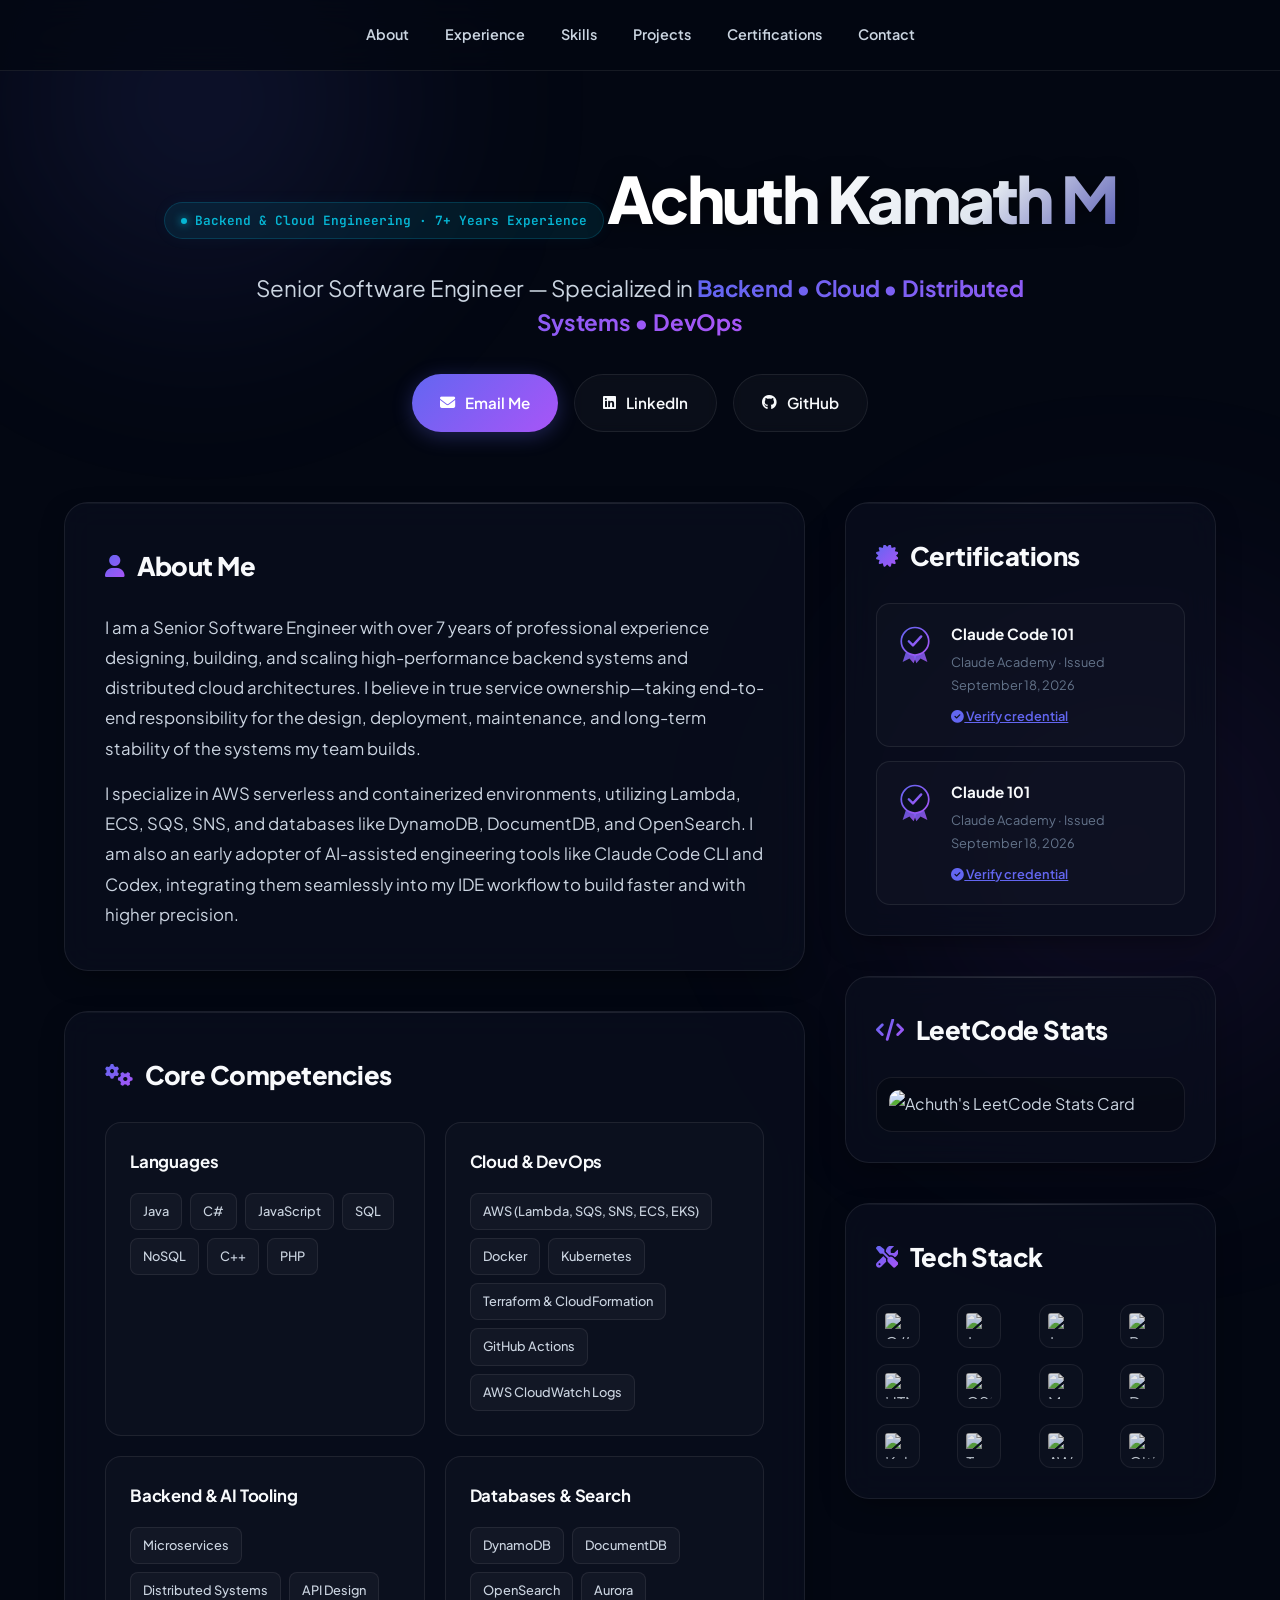
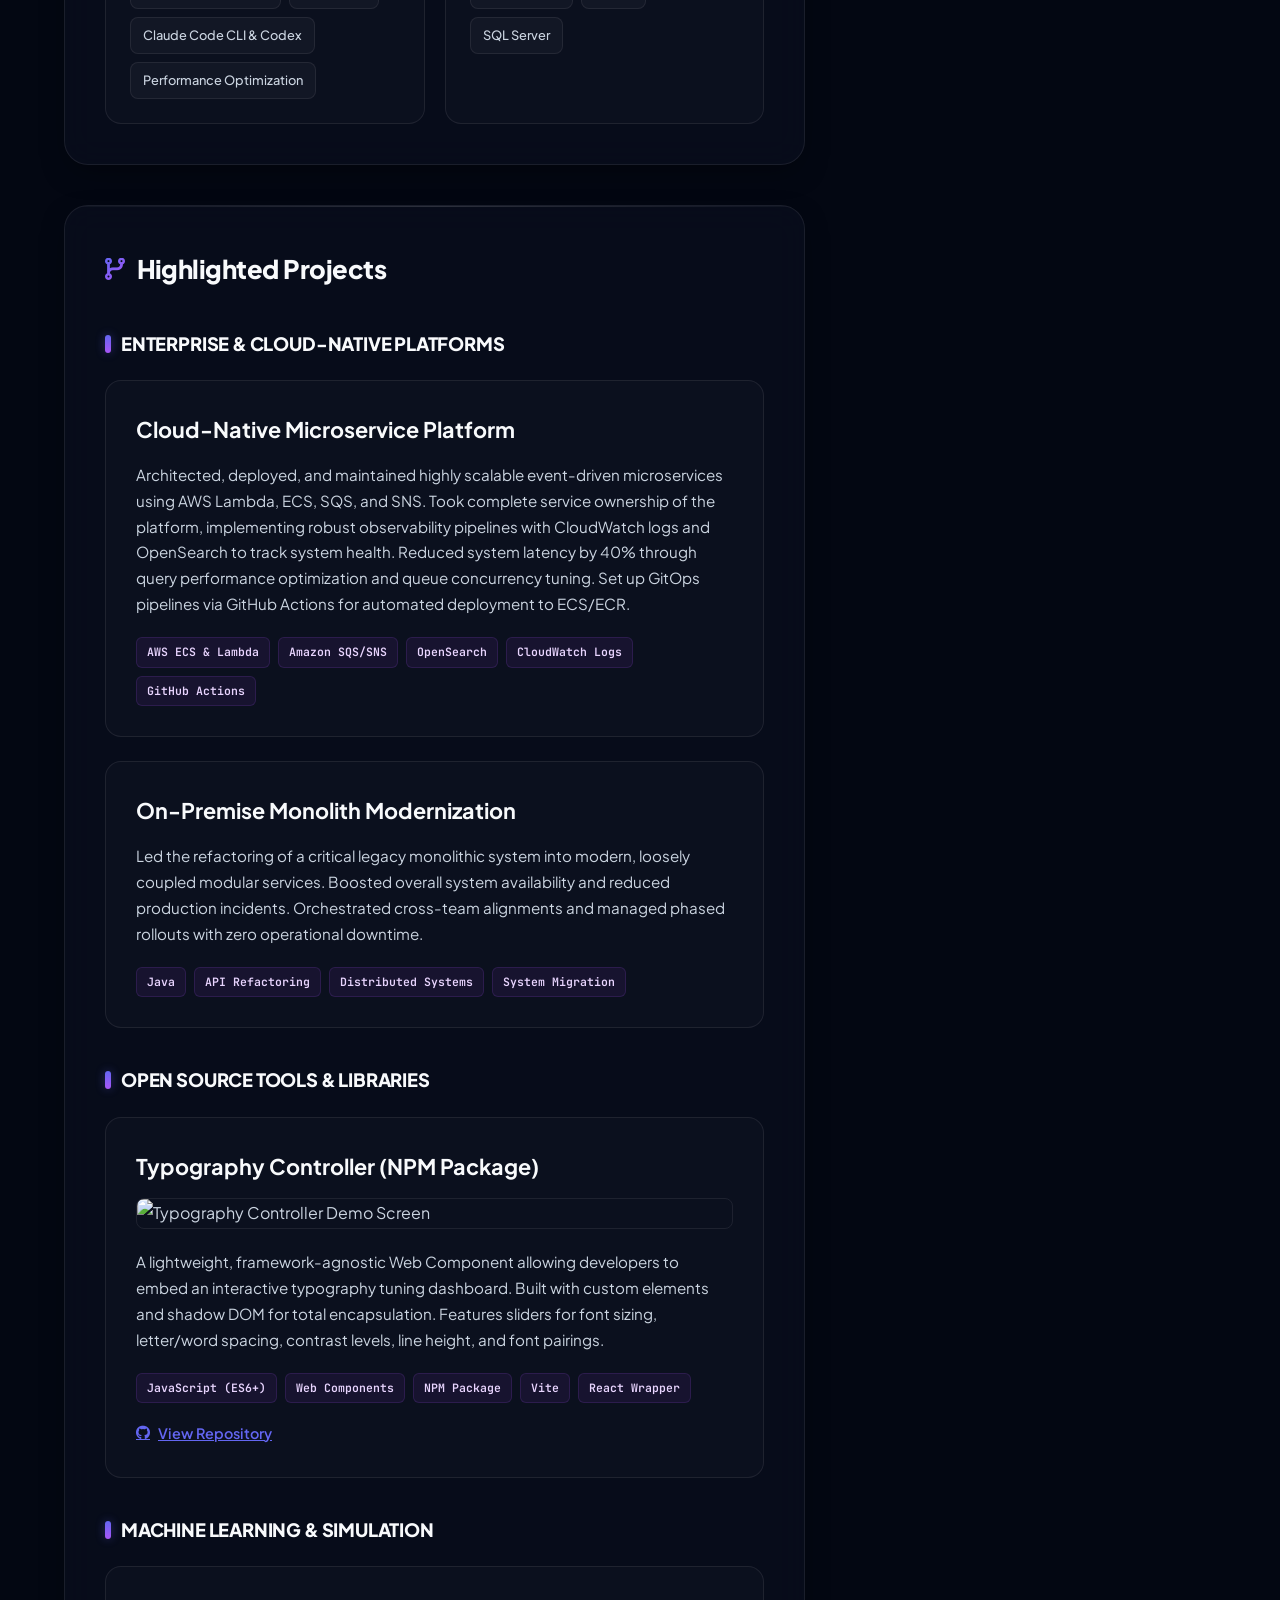
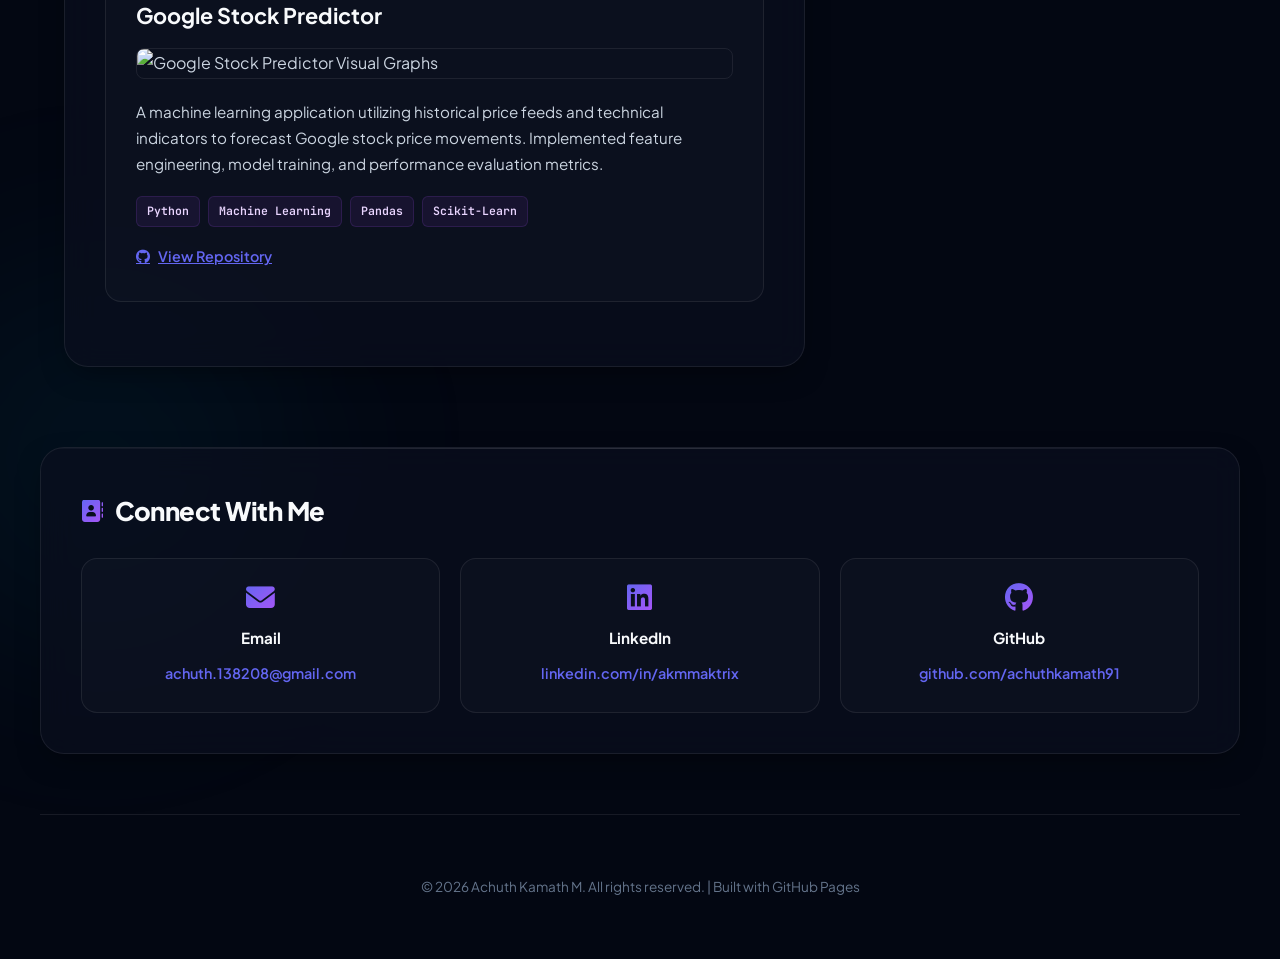
==== index.html @ cb79d5a7 "feat: add certifications to sidebar with badge graphics, ignore tool session logs Moves the Certific" ====
<!DOCTYPE html>
<html lang="en">

<head>
  <meta charset="UTF-8" />
  <meta name="viewport" content="width=device-width, initial-scale=1.0" />

  <title>Achuth Kamath M | Senior Software Engineer</title>
  <meta name="description" content="Senior Software Engineer with 7+ years building backend systems, cloud architecture, and distributed systems on AWS. View experience, projects, certifications, and tech stack." />
  <meta name="theme-color" content="#030712" />
  <link rel="canonical" href="https://achuthkamath91.github.io/Achuth-Kamath/" />

  <!-- Open Graph / Social Previews -->
  <meta property="og:type" content="website" />
  <meta property="og:title" content="Achuth Kamath M | Senior Software Engineer" />
  <meta property="og:description" content="Senior Software Engineer with 7+ years building backend systems, cloud architecture, and distributed systems on AWS." />
  <meta property="og:url" content="https://achuthkamath91.github.io/Achuth-Kamath/" />
  <meta name="twitter:card" content="summary" />
  <meta name="twitter:title" content="Achuth Kamath M | Senior Software Engineer" />
  <meta name="twitter:description" content="Senior Software Engineer with 7+ years building backend systems, cloud architecture, and distributed systems on AWS." />

  <!-- Favicon: inline "AK" monogram, no external file dependency -->
  <link rel="icon" type="image/svg+xml" href="data:image/svg+xml,%3Csvg xmlns='http://www.w3.org/2000/svg' viewBox='0 0 64 64'%3E%3Cdefs%3E%3ClinearGradient id='g' x1='0' y1='0' x2='1' y2='1'%3E%3Cstop offset='0' stop-color='%236366f1'/%3E%3Cstop offset='1' stop-color='%23a855f7'/%3E%3C/linearGradient%3E%3C/defs%3E%3Crect width='64' height='64' rx='14' fill='%23030712'/%3E%3Crect x='2' y='2' width='60' height='60' rx='12' fill='none' stroke='url(%23g)' stroke-width='2'/%3E%3Ctext x='32' y='42' font-family='Arial, sans-serif' font-weight='800' font-size='26' fill='url(%23g)' text-anchor='middle'%3EAK%3C/text%3E%3C/svg%3E" />

  <!-- Performance: preconnect to external font/icon hosts -->
  <link rel="preconnect" href="https://fonts.googleapis.com" />
  <link rel="preconnect" href="https://fonts.gstatic.com" crossorigin />
  <link rel="preconnect" href="https://cdnjs.cloudflare.com" />

  <link rel="stylesheet" href="styles/index.css" />

  <!-- Structured Data for SEO -->
  <script type="application/ld+json">
  {
    "@context": "https://schema.org",
    "@type": "Person",
    "name": "Achuth Kamath M",
    "jobTitle": "Senior Software Engineer",
    "url": "https://achuthkamath91.github.io/Achuth-Kamath/",
    "email": "mailto:achuth.138208@gmail.com",
    "sameAs": [
      "https://www.linkedin.com/in/akmmaktrix/",
      "https://github.com/achuthkamath91"
    ]
  }
  </script>

  <!-- Google tag (gtag.js) -->
  <script async src="https://www.googletagmanager.com/gtag/js?id=G-WZZRSC25TR"></script>
  <script>
    window.dataLayer = window.dataLayer || [];
    function gtag() { dataLayer.push(arguments); }
    gtag('js', new Date());
    gtag('config', 'G-WZZRSC25TR');
  </script>
</head>

<body>
  <!-- Google Tag Manager (noscript) -->
  <noscript><iframe src="https://www.googletagmanager.com/ns.html?id=GTM-5WZ3G2CK" height="0" width="0"
      style="display:none;visibility:hidden"></iframe></noscript>
  <!-- End Google Tag Manager (noscript) -->

  <!-- Modern Ambient Background Glows -->
  <div class="ambient-glow-1"></div>
  <div class="ambient-glow-2"></div>
  <div class="ambient-glow-3"></div>

  <nav id="main-nav" aria-label="Section navigation">
    <a href="#about-section">About</a>
    <a href="#experience-section">Experience</a>
    <a href="#skills-section">Skills</a>
    <a href="#projects-section">Projects</a>
    <a href="#certifications-section">Certifications</a>
    <a href="#footer-contact">Contact</a>
  </nav>

  <header id="main-header">
    <div class="header-tag">Backend &amp; Cloud Engineering · 7+ Years Experience</div>
    <h1>Achuth Kamath M</h1>
    <h2>Senior Software Engineer — Specialized in <span>Backend • Cloud • Distributed Systems • DevOps</span></h2>
    <div class="contact-links">
      <a href="mailto:achuth.138208@gmail.com" class="contact-btn primary" id="contact-email-btn">
        <i class="fa-solid fa-envelope"></i> Email Me
      </a>
      <a href="https://www.linkedin.com/in/akmmaktrix/" target="_blank" rel="noopener" class="contact-btn secondary" id="contact-linkedin-btn">
        <i class="fa-brands fa-linkedin"></i> LinkedIn
      </a>
      <a href="https://github.com/achuthkamath91" target="_blank" rel="noopener" class="contact-btn secondary" id="contact-github-btn">
        <i class="fa-brands fa-github"></i> GitHub
      </a>
    </div>
  </header>

  <main class="content-container">
    <div class="main-column">

      <section class="section" id="about-section">
        <h3><i class="fa-solid fa-user"></i> About Me</h3>
        <p>
          I am a Senior Software Engineer with over 7 years of professional experience designing, building, and scaling high-performance backend systems and distributed cloud architectures. I believe in true service ownership—taking end-to-end responsibility for the design, deployment, maintenance, and long-term stability of the systems my team builds.
        </p>
        <p style="margin-top: 15px;">
          I specialize in AWS serverless and containerized environments, utilizing Lambda, ECS, SQS, SNS, and databases like DynamoDB, DocumentDB, and OpenSearch. I am also an early adopter of AI-assisted engineering tools like Claude Code CLI and Codex, integrating them seamlessly into my IDE workflow to build faster and with higher precision.
        </p>
      </section>

      <section class="section" id="skills-section">
        <h3><i class="fa-solid fa-gears"></i> Core Competencies</h3>
        <div class="skills-grid">
          <div class="skills-category" id="skills-languages">
            <strong>Languages</strong>
            <div class="skills-list">
              <span class="skill-badge">Java</span>
              <span class="skill-badge">C#</span>
              <span class="skill-badge">JavaScript</span>
              <span class="skill-badge">SQL</span>
              <span class="skill-badge">NoSQL</span>
              <span class="skill-badge">C++</span>
              <span class="skill-badge">PHP</span>
            </div>
          </div>
          <div class="skills-category" id="skills-cloud">
            <strong>Cloud & DevOps</strong>
            <div class="skills-list">
              <span class="skill-badge">AWS (Lambda, SQS, SNS, ECS, EKS)</span>
              <span class="skill-badge">Docker</span>
              <span class="skill-badge">Kubernetes</span>
              <span class="skill-badge">Terraform & CloudFormation</span>
              <span class="skill-badge">GitHub Actions</span>
              <span class="skill-badge">AWS CloudWatch Logs</span>
            </div>
          </div>
          <div class="skills-category" id="skills-backend">
            <strong>Backend & AI Tooling</strong>
            <div class="skills-list">
              <span class="skill-badge">Microservices</span>
              <span class="skill-badge">Distributed Systems</span>
              <span class="skill-badge">API Design</span>
              <span class="skill-badge">Claude Code CLI & Codex</span>
              <span class="skill-badge">Performance Optimization</span>
            </div>
          </div>
          <div class="skills-category" id="skills-databases">
            <strong>Databases & Search</strong>
            <div class="skills-list">
              <span class="skill-badge">DynamoDB</span>
              <span class="skill-badge">DocumentDB</span>
              <span class="skill-badge">OpenSearch</span>
              <span class="skill-badge">Aurora</span>
              <span class="skill-badge">SQL Server</span>
            </div>
          </div>
        </div>
      </section>

      <section class="section" id="projects-section">
        <h3><i class="fa-solid fa-code-branch"></i> Highlighted Projects</h3>

        <div class="project-category-title">Enterprise & Cloud-Native Platforms</div>
        
        <div class="project" id="project-cloud-microservices">
          <h4>Cloud-Native Microservice Platform</h4>
          <p>
            Architected, deployed, and maintained highly scalable event-driven microservices using AWS Lambda, ECS, SQS, and SNS. Took complete service ownership of the platform, implementing robust observability pipelines with CloudWatch logs and OpenSearch to track system health. Reduced system latency by 40% through query performance optimization and queue concurrency tuning. Set up GitOps pipelines via GitHub Actions for automated deployment to ECS/ECR.
          </p>
          <div class="project-tags">
            <span class="project-tag">AWS ECS & Lambda</span>
            <span class="project-tag">Amazon SQS/SNS</span>
            <span class="project-tag">OpenSearch</span>
            <span class="project-tag">CloudWatch Logs</span>
            <span class="project-tag">GitHub Actions</span>
          </div>
        </div>

        <div class="project" id="project-legacy-modernization">
          <h4>On-Premise Monolith Modernization</h4>
          <p>
            Led the refactoring of a critical legacy monolithic system into modern, loosely coupled modular services. Boosted overall system availability and reduced production incidents. Orchestrated cross-team alignments and managed phased rollouts with zero operational downtime.
          </p>
          <div class="project-tags">
            <span class="project-tag">Java</span>
            <span class="project-tag">API Refactoring</span>
            <span class="project-tag">Distributed Systems</span>
            <span class="project-tag">System Migration</span>
          </div>
        </div>

        <div class="project-category-title">Open Source Tools & Libraries</div>

        <div class="project" id="project-typography-controller">
          <h4>Typography Controller (NPM Package)</h4>
          <img src="https://raw.githubusercontent.com/achuthkamath91/Typography-Controller/main/image.png"
            alt="Typography Controller Demo Screen"
            style="width:100%; max-width:600px; border-radius:8px; display:block; margin:10px auto 20px;" />
          <p>
            A lightweight, framework-agnostic Web Component allowing developers to embed an interactive typography tuning dashboard. Built with custom elements and shadow DOM for total encapsulation. Features sliders for font sizing, letter/word spacing, contrast levels, line height, and font pairings.
          </p>
          <div class="project-tags">
            <span class="project-tag">JavaScript (ES6+)</span>
            <span class="project-tag">Web Components</span>
            <span class="project-tag">NPM Package</span>
            <span class="project-tag">Vite</span>
            <span class="project-tag">React Wrapper</span>
          </div>
          <div style="margin-top: 15px;">
            <a class="Link" href="https://github.com/achuthkamath91/Typography-Controller" target="_blank" rel="noopener" id="link-typography-github">
              <i class="fa-brands fa-github"></i> View Repository
            </a>
          </div>
        </div>

        <div class="project-category-title">Machine Learning & Simulation</div>

        <div class="project" id="project-stock-predictor">
          <h4>Google Stock Predictor</h4>
          <img src="https://raw.githubusercontent.com/achuthkamath91/Stock-Predictor/main/image.png"
            alt="Google Stock Predictor Visual Graphs"
            style="width:100%; max-width:600px; border-radius:8px; display:block; margin:10px auto 20px;" />
          <p>
            A machine learning application utilizing historical price feeds and technical indicators to forecast Google stock price movements. Implemented feature engineering, model training, and performance evaluation metrics.
          </p>
          <div class="project-tags">
            <span class="project-tag">Python</span>
            <span class="project-tag">Machine Learning</span>
            <span class="project-tag">Pandas</span>
            <span class="project-tag">Scikit-Learn</span>
          </div>
          <div style="margin-top: 15px;">
            <a class="Link" href="https://github.com/achuthkamath91/Stock-Predictor" target="_blank" rel="noopener" id="link-stock-github">
              <i class="fa-brands fa-github"></i> View Repository
            </a>
          </div>
        </div>

      </section>

    </div> <!-- end main-column -->
    <aside class="sidebar">

      <section class="section" id="certifications-section">
        <h3><i class="fa-solid fa-certificate"></i> Certifications</h3>
        <div class="certifications-grid">
          <div class="certification-card" id="cert-claude-code-101">
            <svg class="cert-badge" viewBox="0 0 64 64" role="img" aria-label="Certification badge">
              <defs>
                <linearGradient id="certGrad1" x1="0" y1="0" x2="1" y2="1">
                  <stop offset="0" stop-color="#6366f1" />
                  <stop offset="1" stop-color="#a855f7" />
                </linearGradient>
              </defs>
              <path d="M20 40 L14 58 L24 53 L30 60 L36 44 Z" fill="url(#certGrad1)" opacity="0.85" />
              <path d="M44 40 L50 58 L40 53 L34 60 L28 44 Z" fill="url(#certGrad1)" opacity="0.85" />
              <circle cx="32" cy="28" r="20" fill="#0a0f1e" stroke="url(#certGrad1)" stroke-width="2.5" />
              <path d="M23 28 L29 34 L41 21" fill="none" stroke="url(#certGrad1)" stroke-width="3.5" stroke-linecap="round" stroke-linejoin="round" />
            </svg>
            <div>
              <span class="certification-name">Claude Code 101</span>
              <span class="certification-meta">Claude Academy · Issued September 18, 2026</span>
              <a class="Link" href="https://academy.claude.com/verify/8477a55dee200e3054e618da8c429aae" target="_blank" rel="noopener">
                <i class="fa-solid fa-check-circle"></i> Verify credential
              </a>
            </div>
          </div>
          <div class="certification-card" id="cert-claude-101">
            <svg class="cert-badge" viewBox="0 0 64 64" role="img" aria-label="Certification badge">
              <defs>
                <linearGradient id="certGrad2" x1="0" y1="0" x2="1" y2="1">
                  <stop offset="0" stop-color="#6366f1" />
                  <stop offset="1" stop-color="#a855f7" />
                </linearGradient>
              </defs>
              <path d="M20 40 L14 58 L24 53 L30 60 L36 44 Z" fill="url(#certGrad2)" opacity="0.85" />
              <path d="M44 40 L50 58 L40 53 L34 60 L28 44 Z" fill="url(#certGrad2)" opacity="0.85" />
              <circle cx="32" cy="28" r="20" fill="#0a0f1e" stroke="url(#certGrad2)" stroke-width="2.5" />
              <path d="M23 28 L29 34 L41 21" fill="none" stroke="url(#certGrad2)" stroke-width="3.5" stroke-linecap="round" stroke-linejoin="round" />
            </svg>
            <div>
              <span class="certification-name">Claude 101</span>
              <span class="certification-meta">Claude Academy · Issued September 18, 2026</span>
              <a class="Link" href="https://academy.claude.com/verify/9abe8d65ea32243f3fbd208ddb22b0a8" target="_blank" rel="noopener">
                <i class="fa-solid fa-check-circle"></i> Verify credential
              </a>
            </div>
          </div>
        </div>
      </section>

      <section class="section" id="leetcode-widget">
        <h3><i class="fa-solid fa-code"></i> LeetCode Stats</h3>
        <div class="leetcode-loader-container">
          <div class="loader"></div>
          <img src="https://leetcard.jacoblin.cool/achuthKamath91?theme=dark&font=Roboto&ext=heatmap" alt="Achuth's LeetCode Stats Card"
            onload="document.querySelector('.loader').style.display='none'" />
        </div>
      </section>

      <section class="section" id="tech-stack-widget">
        <h3><i class="fa-solid fa-screwdriver-wrench"></i> Tech Stack</h3>
        <div class="tech-grid">
          <img src="https://cdn.jsdelivr.net/gh/devicons/devicon/icons/csharp/csharp-original.svg" alt="C# Logo" title="C#" />
          <img src="https://cdn.jsdelivr.net/gh/devicons/devicon/icons/java/java-original.svg" alt="Java Logo" title="Java" />
          <img src="https://cdn.jsdelivr.net/gh/devicons/devicon/icons/javascript/javascript-original.svg" alt="JavaScript Logo" title="JavaScript" />
          <img src="https://cdn.jsdelivr.net/gh/devicons/devicon/icons/react/react-original.svg" alt="React Logo" title="React" />
          <img src="https://cdn.jsdelivr.net/gh/devicons/devicon/icons/html5/html5-original.svg" alt="HTML5 Logo" title="HTML5" />
          <img src="https://cdn.jsdelivr.net/gh/devicons/devicon/icons/css3/css3-original.svg" alt="CSS3 Logo" title="CSS3" />
          <img src="https://cdn.jsdelivr.net/gh/devicons/devicon/icons/mongodb/mongodb-original.svg" alt="MongoDB Logo" title="MongoDB" />
          <img src="https://cdn.jsdelivr.net/gh/devicons/devicon/icons/docker/docker-original.svg" alt="Docker Logo" title="Docker" />
          <img src="https://cdn.jsdelivr.net/gh/devicons/devicon/icons/kubernetes/kubernetes-plain.svg" alt="Kubernetes Logo" title="Kubernetes" />
          <img src="https://cdn.jsdelivr.net/gh/devicons/devicon/icons/terraform/terraform-original.svg" alt="Terraform Logo" title="Terraform" />
          <img src="https://cdn.jsdelivr.net/gh/devicons/devicon/icons/amazonwebservices/amazonwebservices-original-wordmark.svg" alt="AWS Logo" title="AWS" />
          <img src="https://cdn.jsdelivr.net/gh/devicons/devicon/icons/github/github-original.svg" alt="GitHub Logo" title="GitHub" />
        </div>
      </section>
      
    </aside>
  </main>

  <section class="section" style="max-width: 1200px; margin: 0 auto;" id="footer-contact">
    <h3><i class="fa-solid fa-address-book"></i> Connect With Me</h3>
    <div class="contact-section-footer">
      <div class="contact-info-grid">
        <div class="contact-card-sub" id="footer-email-card">
          <i class="fa-solid fa-envelope"></i>
          <strong>Email</strong>
          <a class="Link" href="mailto:achuth.138208@gmail.com">achuth.138208@gmail.com</a>
        </div>
        <div class="contact-card-sub" id="footer-linkedin-card">
          <i class="fa-brands fa-linkedin"></i>
          <strong>LinkedIn</strong>
          <a class="Link" href="https://www.linkedin.com/in/akmmaktrix/" target="_blank" rel="noopener">linkedin.com/in/akmmaktrix</a>
        </div>
        <div class="contact-card-sub" id="footer-github-card">
          <i class="fa-brands fa-github"></i>
          <strong>GitHub</strong>
          <a class="Link" href="https://github.com/achuthkamath91" target="_blank" rel="noopener">github.com/achuthkamath91</a>
        </div>
      </div>
    </div>
  </section>

  <footer>
    <p>&copy; 2026 Achuth Kamath M. All rights reserved. | Built with GitHub Pages</p>
  </footer>

</body>

</html>
---- styles/index.css ----
@import url('https://fonts.googleapis.com/css2?family=Cabinet+Grotesk:wght@800&family=Plus+Jakarta+Sans:wght@300;400;500;600;700;800&family=JetBrains+Mono:wght@400;500;600&display=swap');
@import url('https://cdnjs.cloudflare.com/ajax/libs/font-awesome/6.4.0/css/all.min.css');

:root {
    --bg-base: #030712;
    --bg-glass: rgba(10, 15, 30, 0.7);
    --bg-glass-hover: rgba(17, 24, 39, 0.85);
    --bg-card-inner: rgba(255, 255, 255, 0.02);
    
    --border-color: rgba(255, 255, 255, 0.08);
    --border-hover: rgba(99, 102, 241, 0.4);
    
    --color-primary: #6366f1; /* Indigo */
    --color-secondary: #a855f7; /* Purple */
    --color-accent: #06b6d4; /* Cyan */
    --color-emerald: #10b981; /* Success/Status */
    
    --text-primary: #f8fafc;
    --text-secondary: #cbd5e1;
    --text-muted: #64748b;
    
    --font-heading: 'Cabinet Grotesk', 'Plus Jakarta Sans', system-ui, sans-serif;
    --font-body: 'Plus Jakarta Sans', system-ui, sans-serif;
    --font-mono: 'JetBrains Mono', monospace;
    
    --transition-fast: 0.2s cubic-bezier(0.16, 1, 0.3, 1);
    --transition-normal: 0.4s cubic-bezier(0.16, 1, 0.3, 1);
    --transition-slow: 0.8s cubic-bezier(0.16, 1, 0.3, 1);
    
    --glow-primary: 0 0 30px rgba(99, 102, 241, 0.2);
    --glow-secondary: 0 0 30px rgba(168, 85, 247, 0.2);
}

/* Custom Scrollbar */
::-webkit-scrollbar {
    width: 10px;
}
::-webkit-scrollbar-track {
    background: var(--bg-base);
}
::-webkit-scrollbar-thumb {
    background: #1e293b;
    border-radius: 5px;
    border: 2px solid var(--bg-base);
}
::-webkit-scrollbar-thumb:hover {
    background: #334155;
}

* {
    box-sizing: border-box;
    margin: 0;
    padding: 0;
}

html {
    scroll-behavior: smooth;
}

body {
    background-color: var(--bg-base);
    color: var(--text-secondary);
    font-family: var(--font-body);
    line-height: 1.8;
    -webkit-font-smoothing: antialiased;
    overflow-x: hidden;
    position: relative;
}

/* Background Ambient Lighting (Glow Spheres) */
.ambient-glow-1 {
    position: absolute;
    top: -200px;
    left: -100px;
    width: 600px;
    height: 600px;
    background: radial-gradient(circle, rgba(99, 102, 241, 0.15) 0%, rgba(99, 102, 241, 0) 70%);
    filter: blur(80px);
    z-index: -1;
    pointer-events: none;
    animation: drift 15s ease-in-out infinite alternate;
}

.ambient-glow-2 {
    position: absolute;
    top: 500px;
    right: -200px;
    width: 700px;
    height: 700px;
    background: radial-gradient(circle, rgba(168, 85, 247, 0.1) 0%, rgba(168, 85, 247, 0) 75%);
    filter: blur(100px);
    z-index: -1;
    pointer-events: none;
    animation: drift 20s ease-in-out infinite alternate-reverse;
}

.ambient-glow-3 {
    position: absolute;
    bottom: 200px;
    left: -200px;
    width: 600px;
    height: 600px;
    background: radial-gradient(circle, rgba(6, 182, 212, 0.08) 0%, rgba(6, 182, 212, 0) 70%);
    filter: blur(80px);
    z-index: -1;
    pointer-events: none;
}

@keyframes drift {
    0% { transform: translate(0, 0) scale(1); }
    100% { transform: translate(50px, 30px) scale(1.1); }
}

/* Sticky Section Navigation */
#main-nav {
    position: sticky;
    top: 0;
    z-index: 50;
    display: flex;
    justify-content: center;
    flex-wrap: wrap;
    gap: 4px;
    padding: 14px 24px;
    background: rgba(3, 7, 18, 0.75);
    backdrop-filter: blur(16px);
    -webkit-backdrop-filter: blur(16px);
    border-bottom: 1px solid var(--border-color);
}

#main-nav a {
    color: var(--text-secondary);
    text-decoration: none;
    font-size: 0.9rem;
    font-weight: 600;
    padding: 8px 16px;
    border-radius: 100px;
    transition: all var(--transition-fast);
}

#main-nav a:hover,
#main-nav a:focus-visible {
    color: var(--text-primary);
    background: rgba(255, 255, 255, 0.06);
}

/* Anchor targets: offset scroll so the sticky nav never covers a heading */
section[id] {
    scroll-margin-top: 88px;
}

/* Header & Hero Section */
header {
    padding: 70px 24px 70px;
    text-align: center;
    position: relative;
    max-width: 1200px;
    margin: 0 auto;
}

/* Developer Console-like Tag above Title */
.header-tag {
    font-family: var(--font-mono);
    font-size: 0.8rem;
    font-weight: 600;
    color: var(--color-accent);
    background: rgba(6, 182, 212, 0.1);
    border: 1px solid rgba(6, 182, 212, 0.2);
    padding: 6px 16px;
    border-radius: 100px;
    display: inline-flex;
    align-items: center;
    gap: 8px;
    margin-bottom: 24px;
    box-shadow: 0 0 15px rgba(6, 182, 212, 0.05);
}

.header-tag::before {
    content: '';
    display: inline-block;
    width: 6px;
    height: 6px;
    background-color: var(--color-accent);
    border-radius: 50%;
    box-shadow: 0 0 8px var(--color-accent);
}

header h1 {
    font-family: var(--font-heading);
    font-size: 4rem;
    font-weight: 800;
    letter-spacing: -0.04em;
    margin-bottom: 16px;
    background: linear-gradient(135deg, #ffffff 30%, #e2e8f0 70%, rgba(99, 102, 241, 0.7) 100%);
    -webkit-background-clip: text;
    -webkit-text-fill-color: transparent;
    display: inline-block;
    filter: drop-shadow(0 2px 10px rgba(0, 0, 0, 0.5));
}

header h2 {
    font-family: var(--font-body);
    font-size: 1.4rem;
    color: var(--text-secondary);
    font-weight: 400;
    letter-spacing: -0.01em;
    margin-bottom: 35px;
    max-width: 800px;
    margin-left: auto;
    margin-right: auto;
    line-height: 1.5;
}

header h2 span {
    background: linear-gradient(90deg, var(--color-primary), var(--color-secondary));
    -webkit-background-clip: text;
    -webkit-text-fill-color: transparent;
    font-weight: 700;
}

/* Contact Links Toolbar */
.contact-links {
    display: flex;
    justify-content: center;
    flex-wrap: wrap;
    gap: 16px;
}

.contact-btn {
    display: inline-flex;
    align-items: center;
    gap: 10px;
    padding: 14px 28px;
    border-radius: 50px;
    font-weight: 600;
    font-size: 0.95rem;
    transition: all var(--transition-normal);
    text-decoration: none;
    position: relative;
    overflow: hidden;
    backdrop-filter: blur(4px);
}

.contact-btn.primary {
    background: linear-gradient(135deg, var(--color-primary) 0%, var(--color-secondary) 100%);
    color: white;
    box-shadow: 0 4px 20px rgba(99, 102, 241, 0.3);
}

.contact-btn.primary:hover {
    transform: translateY(-3px);
    box-shadow: 0 8px 30px rgba(99, 102, 241, 0.5);
    filter: brightness(1.1);
}

.contact-btn.secondary {
    background: rgba(255, 255, 255, 0.03);
    color: var(--text-primary);
    border: 1px solid var(--border-color);
}

.contact-btn.secondary:hover {
    background: rgba(255, 255, 255, 0.08);
    border-color: rgba(255, 255, 255, 0.2);
    transform: translateY(-3px);
    box-shadow: 0 10px 20px rgba(0, 0, 0, 0.3);
}

/* Two-column Container */
.content-container {
    max-width: 1200px;
    margin: 0 auto;
    padding: 0 24px 80px;
    display: grid;
    grid-template-columns: 8fr 4fr;
    gap: 40px;
}

.main-column {
    display: flex;
    flex-direction: column;
    gap: 40px;
}

.sidebar {
    display: flex;
    flex-direction: column;
    gap: 40px;
}

/* Sleek Glassmorphic Panels */
.section {
    background: var(--bg-glass);
    backdrop-filter: blur(16px);
    -webkit-backdrop-filter: blur(16px);
    border: 1px solid var(--border-color);
    border-radius: 24px;
    padding: 40px;
    box-shadow: 0 10px 30px -10px rgba(0, 0, 0, 0.5);
    transition: all var(--transition-normal);
    position: relative;
    overflow: hidden;
}

.section::before {
    content: '';
    position: absolute;
    top: 0;
    left: 0;
    right: 0;
    height: 1px;
    background: linear-gradient(90deg, rgba(255,255,255,0.03) 0%, rgba(255,255,255,0.15) 50%, rgba(255,255,255,0.03) 100%);
}

.section:hover {
    border-color: rgba(99, 102, 241, 0.25);
    box-shadow: 0 20px 40px -15px rgba(0, 0, 0, 0.6), var(--glow-primary);
}

.section h3 {
    font-family: var(--font-heading);
    font-size: 1.6rem;
    font-weight: 800;
    color: var(--text-primary);
    margin-bottom: 24px;
    display: flex;
    align-items: center;
    gap: 12px;
    letter-spacing: -0.02em;
}

.section h3 i {
    background: linear-gradient(135deg, var(--color-primary), var(--color-secondary));
    -webkit-background-clip: text;
    -webkit-text-fill-color: transparent;
    font-size: 1.4rem;
}

/* About Me Paragraph Style */
#about-section p {
    font-size: 1.05rem;
    color: var(--text-secondary);
    line-height: 1.8;
}

#about-section p + p {
    margin-top: 16px;
}

/* Skills Cards & Layout */
.skills-grid {
    display: grid;
    grid-template-columns: 1fr 1fr;
    gap: 20px;
}

.skills-category {
    background: var(--bg-card-inner);
    border: 1px solid var(--border-color);
    padding: 24px;
    border-radius: 16px;
    transition: all var(--transition-normal);
}

.skills-category:hover {
    border-color: var(--border-hover);
    background: rgba(255, 255, 255, 0.04);
    transform: translateY(-2px);
}

.skills-category strong {
    display: block;
    color: var(--text-primary);
    margin-bottom: 16px;
    font-family: var(--font-heading);
    font-size: 1.05rem;
    font-weight: 700;
    letter-spacing: -0.01em;
}

.skills-list {
    display: flex;
    flex-wrap: wrap;
    gap: 8px;
}

.skill-badge {
    font-size: 0.8rem;
    font-weight: 500;
    padding: 6px 12px;
    border-radius: 8px;
    background: rgba(255, 255, 255, 0.03);
    color: var(--text-secondary);
    border: 1px solid var(--border-color);
    transition: all var(--transition-fast);
}

.skill-badge:hover {
    background: linear-gradient(135deg, rgba(99, 102, 241, 0.15) 0%, rgba(168, 85, 247, 0.15) 100%);
    color: var(--text-primary);
    border-color: rgba(99, 102, 241, 0.4);
    transform: scale(1.05);
}

/* Experience Timeline */
.timeline {
    display: flex;
    flex-direction: column;
    gap: 4px;
}

.timeline-item {
    position: relative;
    padding: 0 0 32px 28px;
    border-left: 2px solid var(--border-color);
}

.timeline-item:last-child {
    padding-bottom: 0;
}

.timeline-item::before {
    content: '';
    position: absolute;
    left: -7px;
    top: 4px;
    width: 12px;
    height: 12px;
    border-radius: 50%;
    background: var(--bg-base);
    border: 2px solid var(--color-primary);
    box-shadow: 0 0 10px rgba(99, 102, 241, 0.5);
}

.timeline-header {
    display: flex;
    flex-wrap: wrap;
    align-items: baseline;
    justify-content: space-between;
    gap: 8px;
    margin-bottom: 6px;
}

.timeline-role {
    font-family: var(--font-heading);
    font-size: 1.15rem;
    font-weight: 700;
    color: var(--text-primary);
}

.timeline-company {
    color: var(--color-accent);
    font-weight: 600;
}

.timeline-dates {
    font-family: var(--font-mono);
    font-size: 0.8rem;
    color: var(--text-muted);
    white-space: nowrap;
}

.timeline-item ul {
    margin: 10px 0 0;
    padding-left: 20px;
    color: var(--text-secondary);
    font-size: 0.95rem;
    line-height: 1.7;
}

.timeline-item ul li + li {
    margin-top: 6px;
}

/* Certifications Grid (sidebar) */
.certifications-grid {
    display: grid;
    grid-template-columns: 1fr;
    gap: 14px;
}

.certification-card {
    display: flex;
    align-items: flex-start;
    gap: 14px;
    background: var(--bg-card-inner);
    border: 1px solid var(--border-color);
    border-radius: 14px;
    padding: 16px;
    transition: all var(--transition-normal);
}

.certification-card:hover {
    border-color: var(--border-hover);
    background: rgba(255, 255, 255, 0.04);
    transform: translateY(-2px);
}

.certification-card .cert-badge {
    width: 44px;
    height: 44px;
    flex-shrink: 0;
    margin-top: 2px;
}

.certification-name {
    display: block;
    color: var(--text-primary);
    font-weight: 700;
    font-size: 0.95rem;
    margin-bottom: 4px;
}

.certification-meta {
    display: block;
    color: var(--text-muted);
    font-size: 0.8rem;
}

.certification-card a.Link {
    display: inline-block;
    margin-top: 8px;
    font-size: 0.8rem;
}

/* Project Categories and Grid */
.project-category-title {
    font-family: var(--font-heading);
    font-size: 1.15rem;
    font-weight: 800;
    color: var(--text-primary);
    margin: 35px 0 20px;
    letter-spacing: -0.01em;
    text-transform: uppercase;
    display: flex;
    align-items: center;
    gap: 10px;
}

.project-category-title::before {
    content: '';
    display: inline-block;
    width: 6px;
    height: 18px;
    background: linear-gradient(to bottom, var(--color-primary), var(--color-secondary));
    border-radius: 4px;
    box-shadow: 0 0 10px rgba(99, 102, 241, 0.4);
}

/* Custom Project Cards */
.project {
    background: var(--bg-card-inner);
    border: 1px solid var(--border-color);
    border-radius: 16px;
    padding: 30px;
    margin-bottom: 24px;
    transition: all var(--transition-normal);
    position: relative;
}

.project::after {
    content: '';
    position: absolute;
    top: 0;
    left: 0;
    right: 0;
    bottom: 0;
    border-radius: 16px;
    background: radial-gradient(800px circle at var(--x, 0px) var(--y, 0px), rgba(255,255,255,0.04), transparent 40%);
    pointer-events: none;
    opacity: 0;
    transition: opacity var(--transition-normal);
}

.project:hover {
    border-color: rgba(168, 85, 247, 0.3);
    box-shadow: 0 15px 30px -10px rgba(0, 0, 0, 0.4);
    background: rgba(255, 255, 255, 0.03);
}

.project:hover::after {
    opacity: 1;
}

.project h4 {
    font-family: var(--font-heading);
    font-size: 1.35rem;
    font-weight: 700;
    color: var(--text-primary);
    margin-bottom: 12px;
    display: flex;
    align-items: center;
    justify-content: space-between;
}

.project p {
    font-size: 0.95rem;
    color: var(--text-secondary);
    line-height: 1.7;
    margin-bottom: 20px;
}

.project img {
    width: 100%;
    height: auto;
    border-radius: 10px;
    border: 1px solid var(--border-color);
    transition: transform var(--transition-normal), border-color var(--transition-normal);
}

.project img:hover {
    transform: translateY(-2px);
    border-color: var(--border-hover);
}

.project-tags {
    display: flex;
    flex-wrap: wrap;
    gap: 8px;
    margin-top: 16px;
}

.project-tag {
    font-family: var(--font-mono);
    font-size: 0.72rem;
    font-weight: 600;
    padding: 4px 10px;
    border-radius: 6px;
    background: rgba(168, 85, 247, 0.08);
    color: #e9d5ff;
    border: 1px solid rgba(168, 85, 247, 0.15);
    transition: all var(--transition-fast);
}

.project:hover .project-tag {
    background: rgba(99, 102, 241, 0.1);
    color: #c7d2fe;
    border-color: rgba(99, 102, 241, 0.2);
}

/* Sidebar Styling & Widgets */
.sidebar .section {
    padding: 30px;
}

/* Sleek Tech Stack Grid */
.tech-grid {
    display: grid;
    grid-template-columns: repeat(4, 1fr);
    gap: 16px;
    margin-top: 15px;
}

.tech-grid img {
    width: 44px;
    height: 44px;
    padding: 8px;
    background: rgba(255, 255, 255, 0.02);
    border: 1px solid var(--border-color);
    border-radius: 12px;
    transition: all var(--transition-fast);
    filter: grayscale(10%) brightness(0.9);
}

.tech-grid img:hover {
    transform: scale(1.15) translateY(-3px);
    filter: none;
    background: rgba(255, 255, 255, 0.06);
    border-color: rgba(99, 102, 241, 0.3);
    box-shadow: 0 8px 15px rgba(99, 102, 241, 0.15);
}

/* Leetcode statistics styling */
.leetcode-loader-container {
    margin-top: 10px;
    border-radius: 16px;
    border: 1px solid var(--border-color);
    padding: 12px;
    background: rgba(0, 0, 0, 0.2);
}

.leetcode-loader-container img {
    border-radius: 10px;
    width: 100%;
}

/* Footer & Connect */
#footer-contact {
    margin: 40px auto 0;
    max-width: 1200px;
    padding: 40px;
}

.contact-info-grid {
    display: grid;
    grid-template-columns: repeat(3, 1fr);
    gap: 20px;
    width: 100%;
}

.contact-card-sub {
    background: var(--bg-card-inner);
    border: 1px solid var(--border-color);
    border-radius: 16px;
    padding: 24px 16px;
    text-align: center;
    transition: all var(--transition-normal);
}

.contact-card-sub:hover {
    transform: translateY(-4px);
    border-color: rgba(99, 102, 241, 0.4);
    box-shadow: var(--glow-primary);
    background: rgba(255, 255, 255, 0.04);
}

.contact-card-sub i {
    font-size: 1.8rem;
    background: linear-gradient(135deg, var(--color-primary), var(--color-secondary));
    -webkit-background-clip: text;
    -webkit-text-fill-color: transparent;
    margin-bottom: 12px;
}

.contact-card-sub strong {
    display: block;
    color: var(--text-primary);
    font-size: 0.95rem;
    margin-bottom: 8px;
}

.contact-card-sub a {
    color: var(--text-secondary);
    text-decoration: none;
    font-size: 0.85rem;
    font-weight: 500;
    transition: color var(--transition-fast);
}

.contact-card-sub:hover a {
    color: var(--color-primary);
}

footer {
    text-align: center;
    padding: 60px 24px;
    color: var(--text-muted);
    border-top: 1px solid var(--border-color);
    max-width: 1200px;
    margin: 60px auto 0;
    font-size: 0.85rem;
}

/* General Link buttons in projects */
a.Link {
    display: inline-flex;
    align-items: center;
    gap: 8px;
    color: var(--color-primary);
    font-weight: 600;
    font-size: 0.9rem;
    transition: all var(--transition-fast);
}

a.Link:hover {
    color: var(--color-secondary);
    text-shadow: 0 0 10px rgba(168, 85, 247, 0.3);
    text-decoration: none;
}

/* Media Queries */
@media (max-width: 1024px) {
    .content-container {
        grid-template-columns: 1fr;
        gap: 30px;
    }
    
    header h1 {
        font-size: 3.2rem;
    }
}

@media (max-width: 768px) {
    header h1 {
        font-size: 2.8rem;
    }

    .skills-grid {
        grid-template-columns: 1fr;
    }

    .contact-info-grid {
        grid-template-columns: 1fr;
    }

    .section {
        padding: 30px 24px;
    }

    #main-nav {
        justify-content: flex-start;
        overflow-x: auto;
        -webkit-overflow-scrolling: touch;
        flex-wrap: nowrap;
        padding: 12px 16px;
    }

    #main-nav a {
        flex: 0 0 auto;
    }

    .timeline-header {
        flex-direction: column;
        gap: 2px;
    }
}

@media (max-width: 480px) {
    header h1 {
        font-size: 2.2rem;
    }
    
    header h2 {
        font-size: 1.1rem;
    }
    
    .contact-btn {
        width: 100%;
        justify-content: center;
    }
    
    .tech-grid {
        grid-template-columns: repeat(3, 1fr);
    }
}
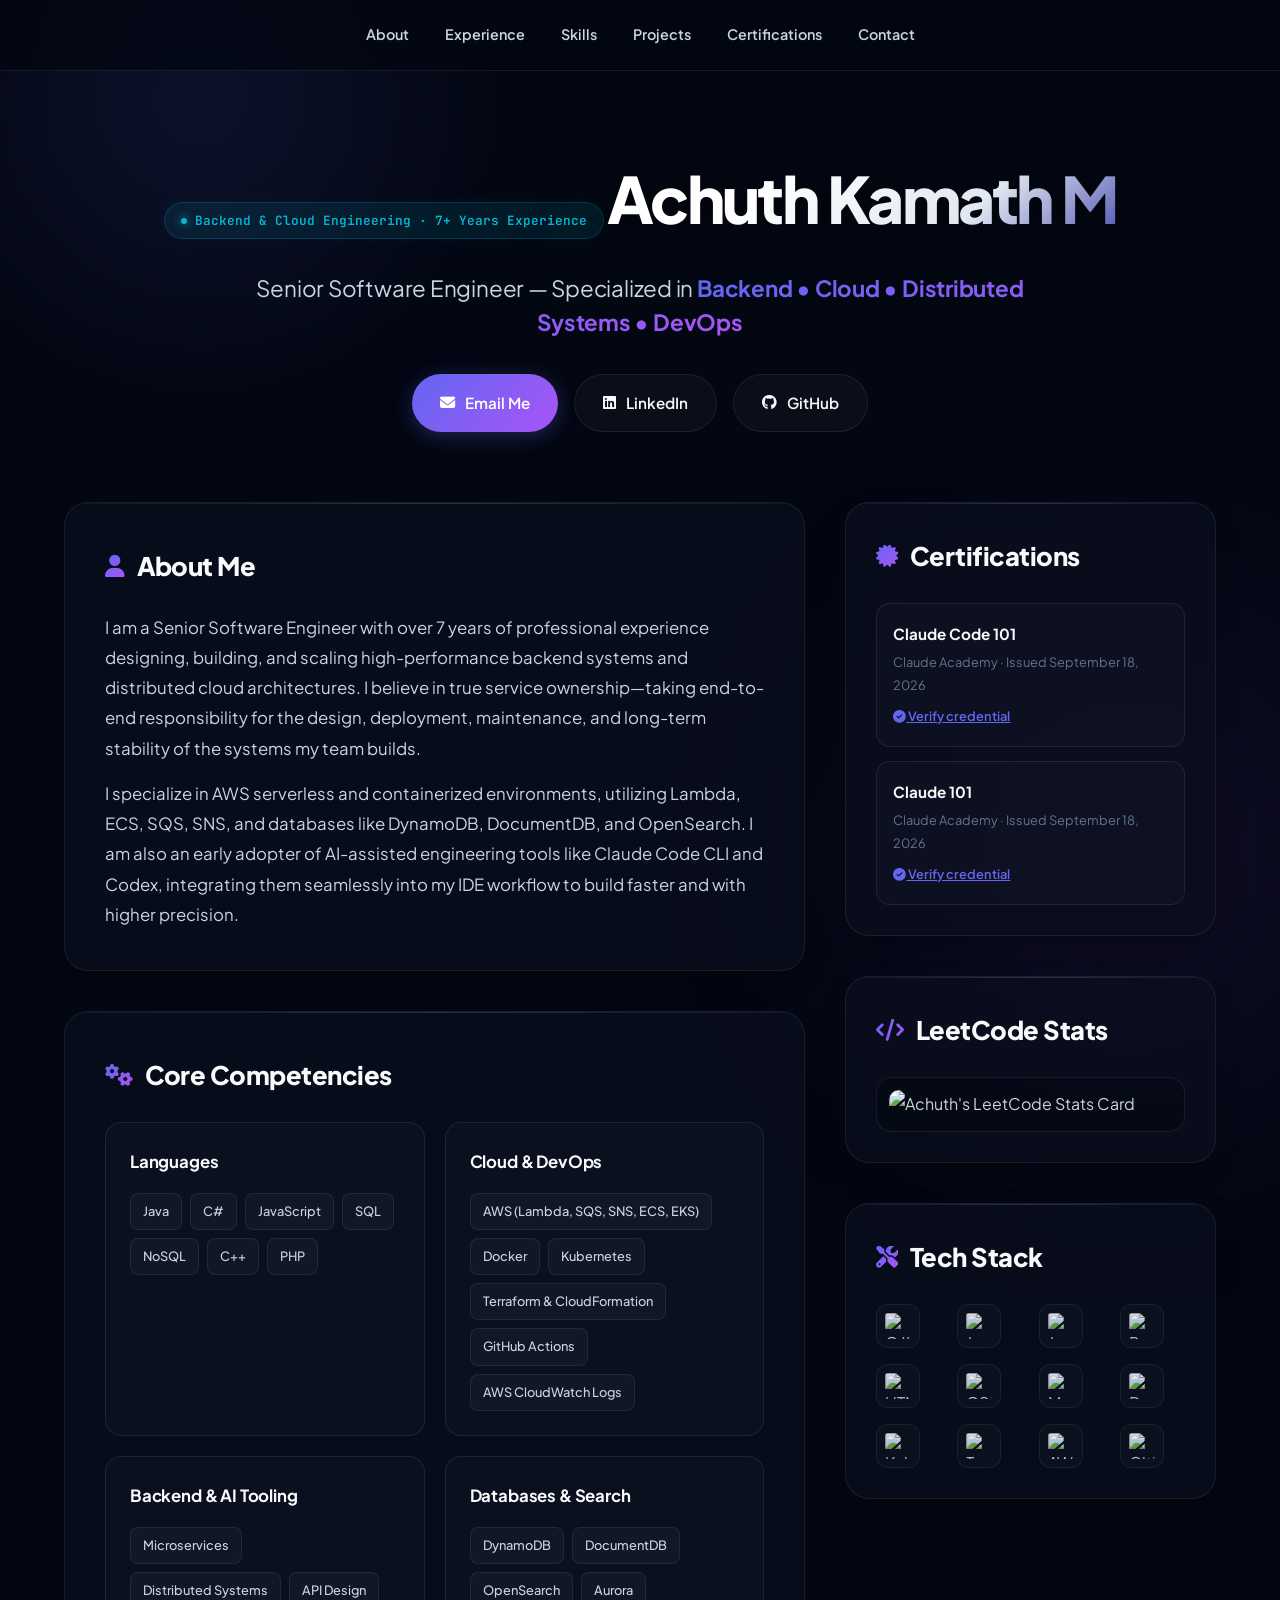
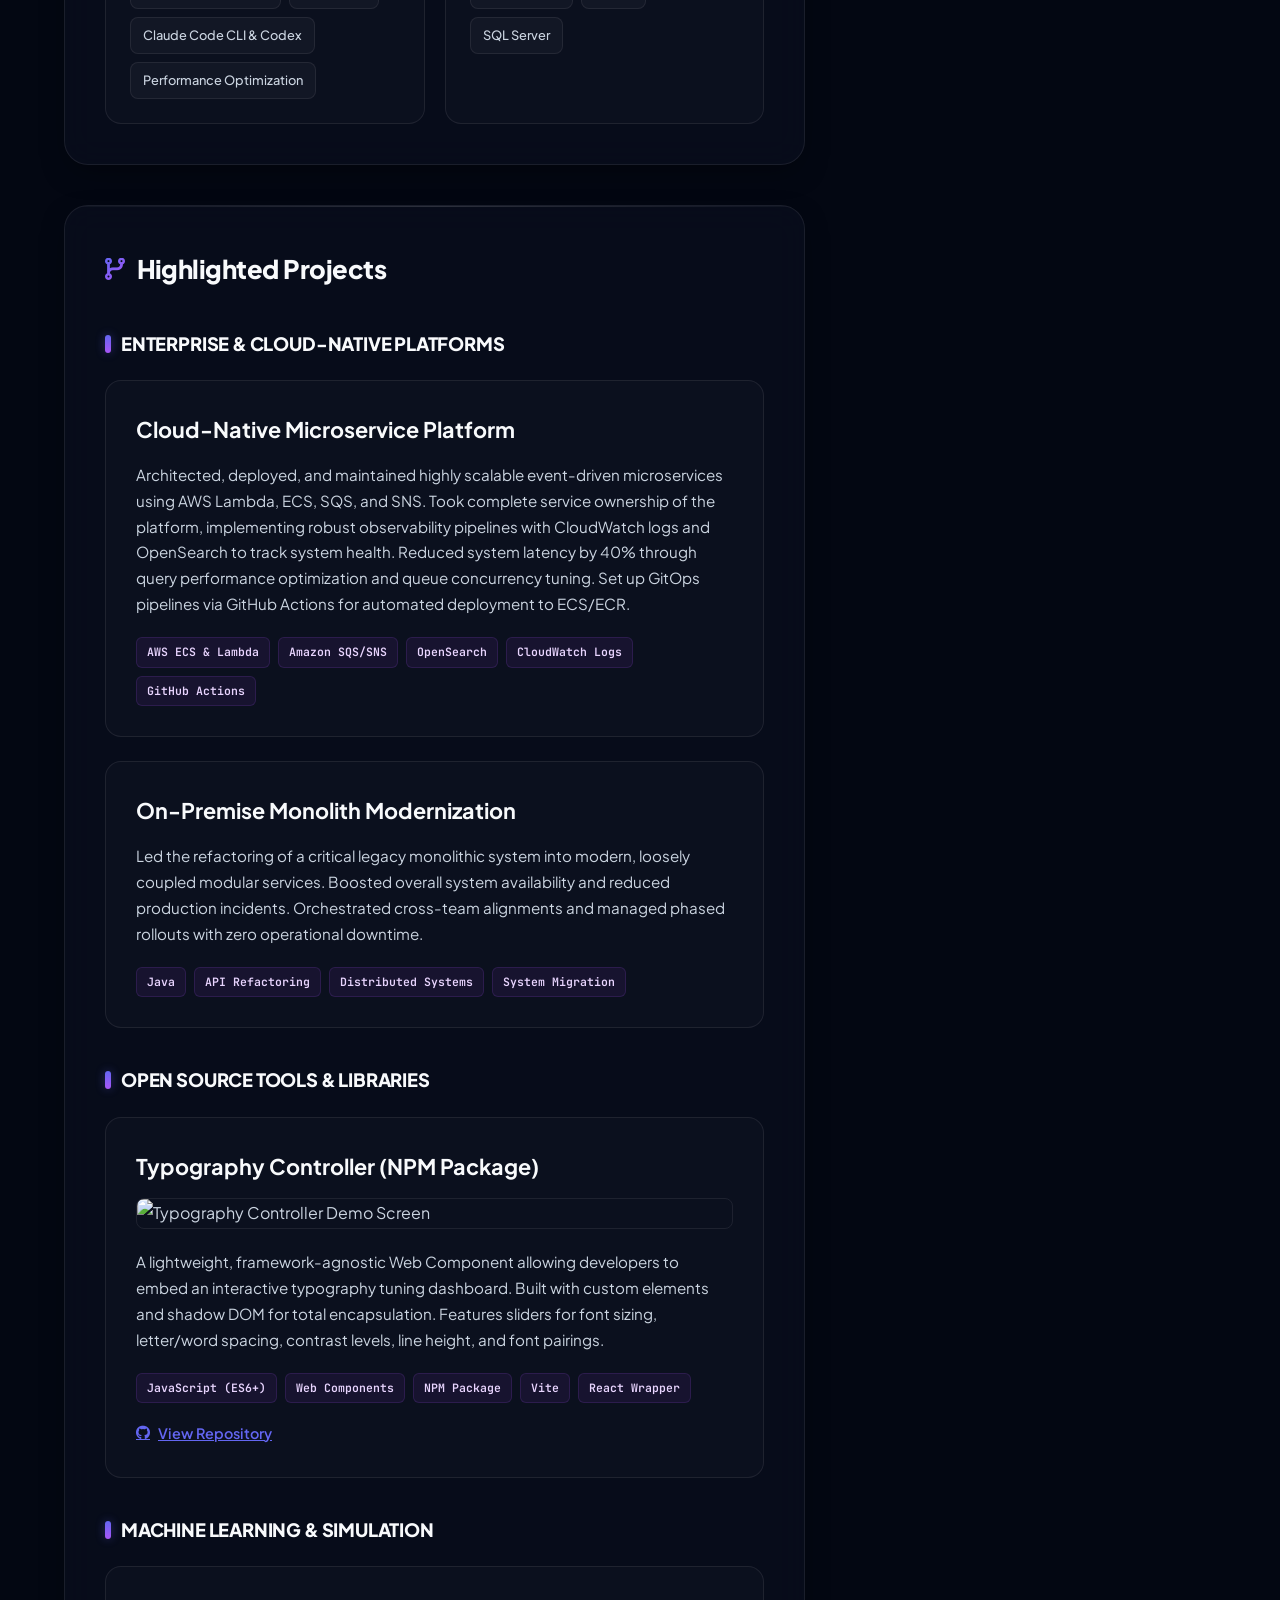
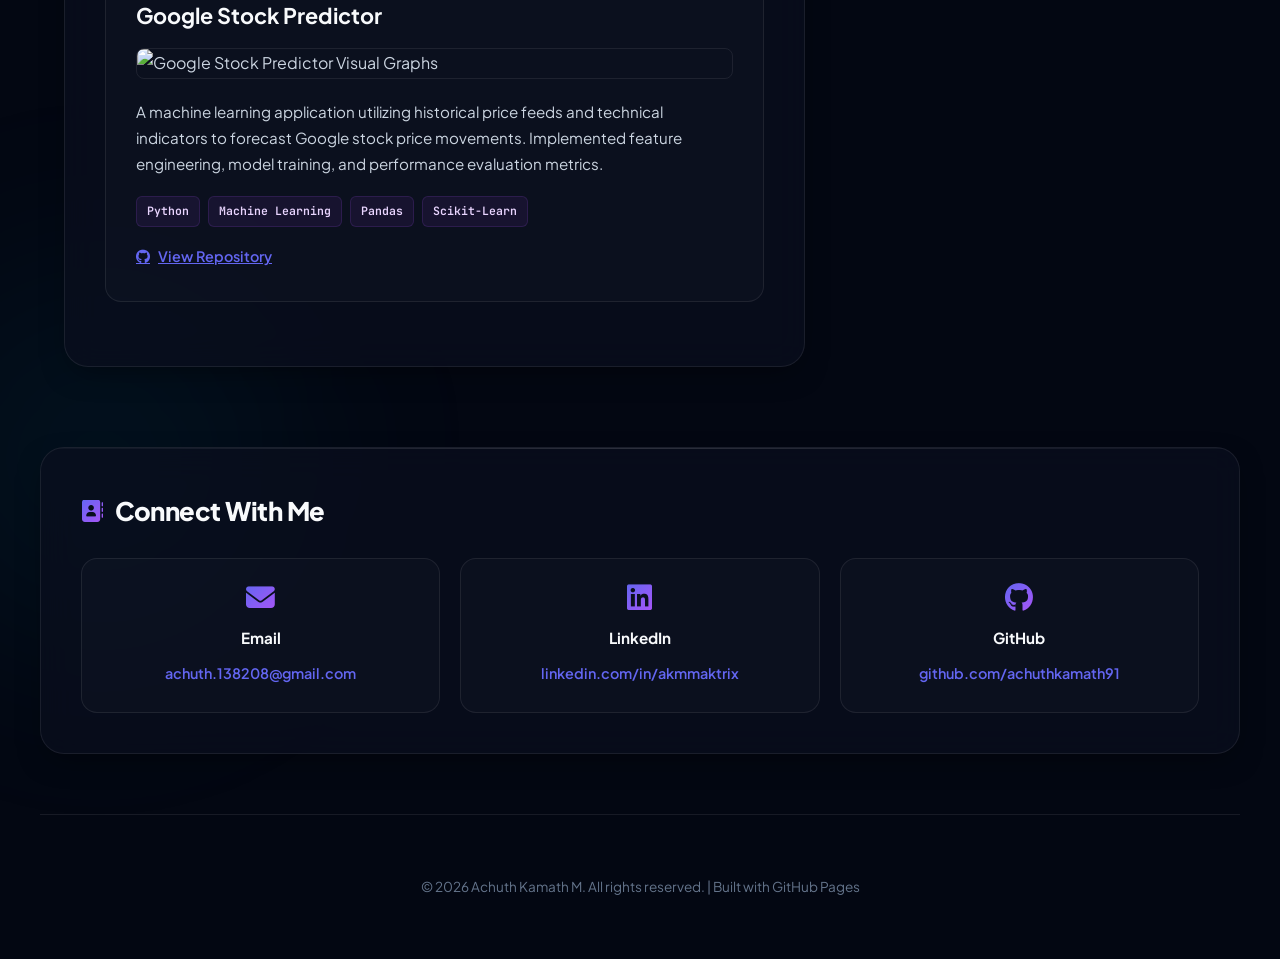
==== commit 1a0af936: "style: remove certification badge graphics, keep text-only cards Co-Authored-By: Claude Sonnet 5 <no" ====
--- a/index.html
+++ b/index.html
@@ -242,18 +242,6 @@
         <h3><i class="fa-solid fa-certificate"></i> Certifications</h3>
         <div class="certifications-grid">
           <div class="certification-card" id="cert-claude-code-101">
-            <svg class="cert-badge" viewBox="0 0 64 64" role="img" aria-label="Certification badge">
-              <defs>
-                <linearGradient id="certGrad1" x1="0" y1="0" x2="1" y2="1">
-                  <stop offset="0" stop-color="#6366f1" />
-                  <stop offset="1" stop-color="#a855f7" />
-                </linearGradient>
-              </defs>
-              <path d="M20 40 L14 58 L24 53 L30 60 L36 44 Z" fill="url(#certGrad1)" opacity="0.85" />
-              <path d="M44 40 L50 58 L40 53 L34 60 L28 44 Z" fill="url(#certGrad1)" opacity="0.85" />
-              <circle cx="32" cy="28" r="20" fill="#0a0f1e" stroke="url(#certGrad1)" stroke-width="2.5" />
-              <path d="M23 28 L29 34 L41 21" fill="none" stroke="url(#certGrad1)" stroke-width="3.5" stroke-linecap="round" stroke-linejoin="round" />
-            </svg>
             <div>
               <span class="certification-name">Claude Code 101</span>
               <span class="certification-meta">Claude Academy · Issued September 18, 2026</span>
@@ -263,18 +251,6 @@
             </div>
           </div>
           <div class="certification-card" id="cert-claude-101">
-            <svg class="cert-badge" viewBox="0 0 64 64" role="img" aria-label="Certification badge">
-              <defs>
-                <linearGradient id="certGrad2" x1="0" y1="0" x2="1" y2="1">
-                  <stop offset="0" stop-color="#6366f1" />
-                  <stop offset="1" stop-color="#a855f7" />
-                </linearGradient>
-              </defs>
-              <path d="M20 40 L14 58 L24 53 L30 60 L36 44 Z" fill="url(#certGrad2)" opacity="0.85" />
-              <path d="M44 40 L50 58 L40 53 L34 60 L28 44 Z" fill="url(#certGrad2)" opacity="0.85" />
-              <circle cx="32" cy="28" r="20" fill="#0a0f1e" stroke="url(#certGrad2)" stroke-width="2.5" />
-              <path d="M23 28 L29 34 L41 21" fill="none" stroke="url(#certGrad2)" stroke-width="3.5" stroke-linecap="round" stroke-linejoin="round" />
-            </svg>
             <div>
               <span class="certification-name">Claude 101</span>
               <span class="certification-meta">Claude Academy · Issued September 18, 2026</span>
--- a/styles/index.css
+++ b/styles/index.css
@@ -495,13 +495,6 @@
     transform: translateY(-2px);
 }
 
-.certification-card .cert-badge {
-    width: 44px;
-    height: 44px;
-    flex-shrink: 0;
-    margin-top: 2px;
-}
-
 .certification-name {
     display: block;
     color: var(--text-primary);
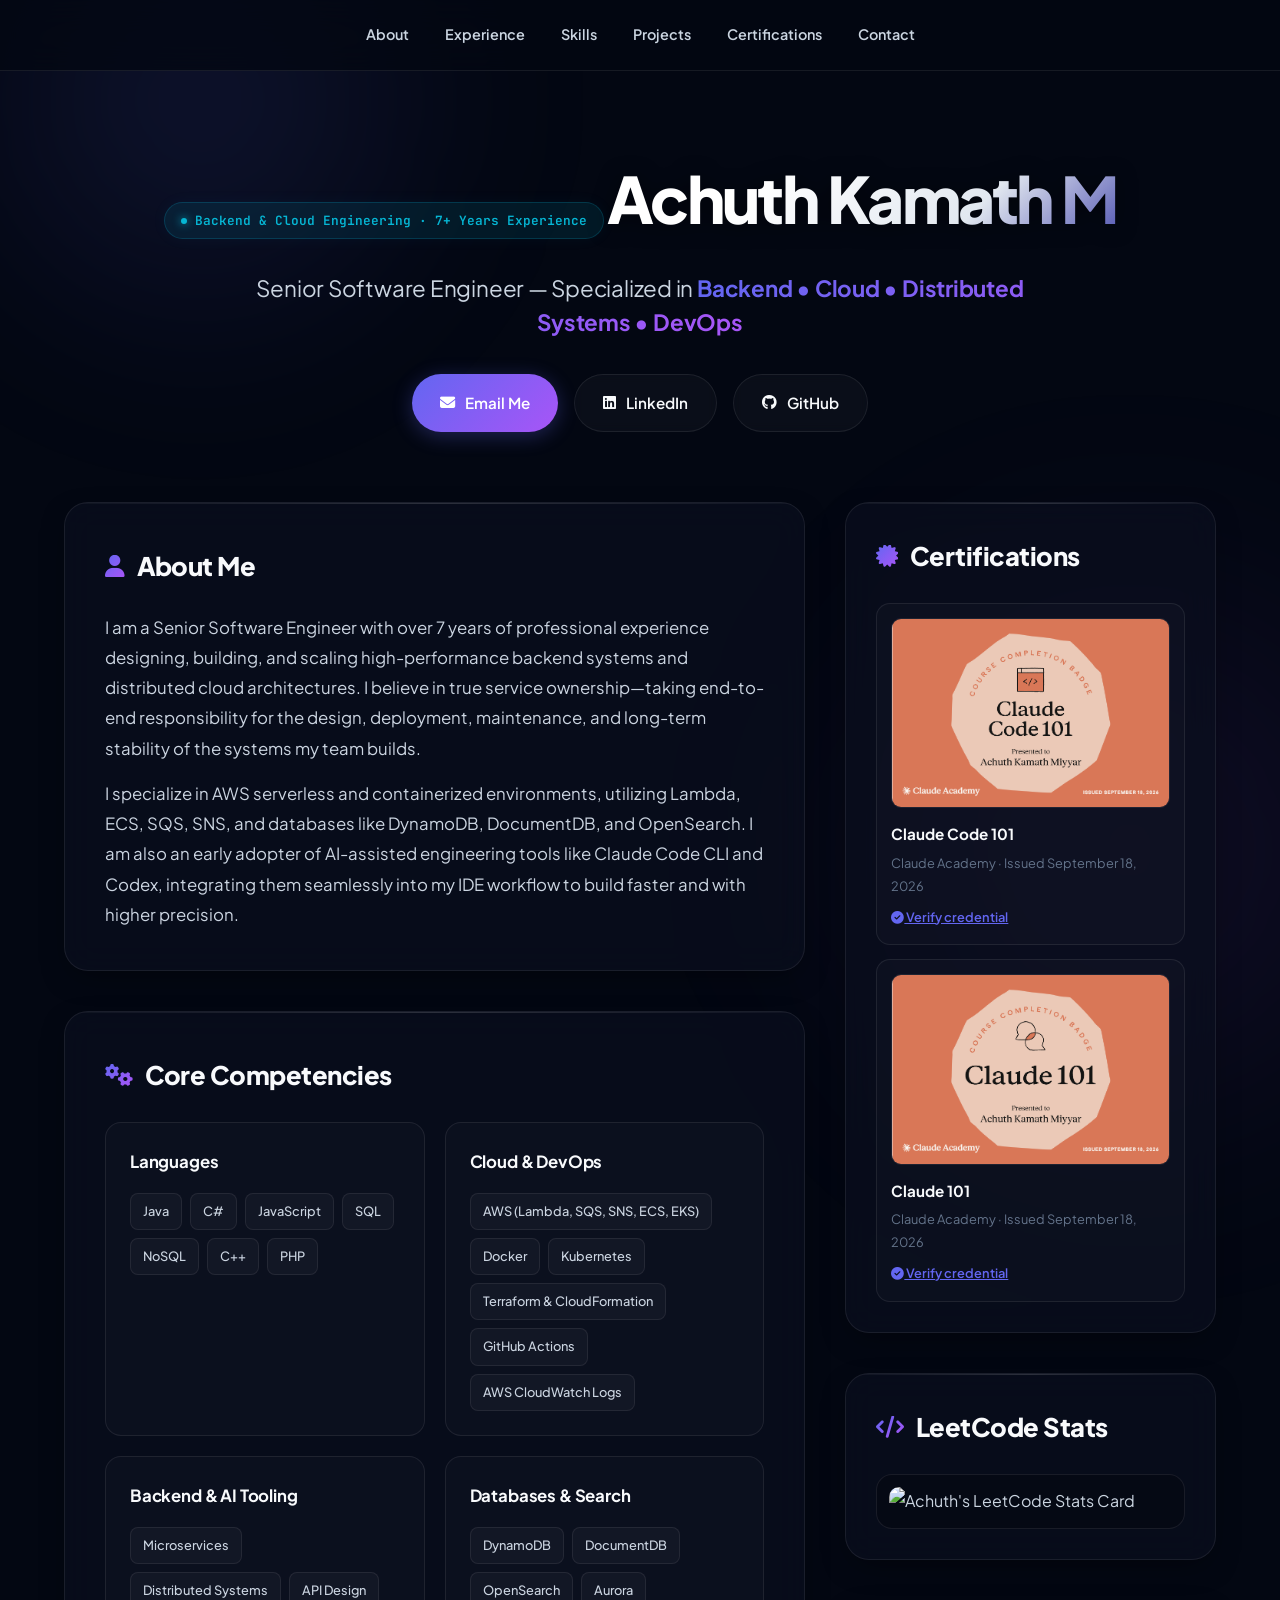
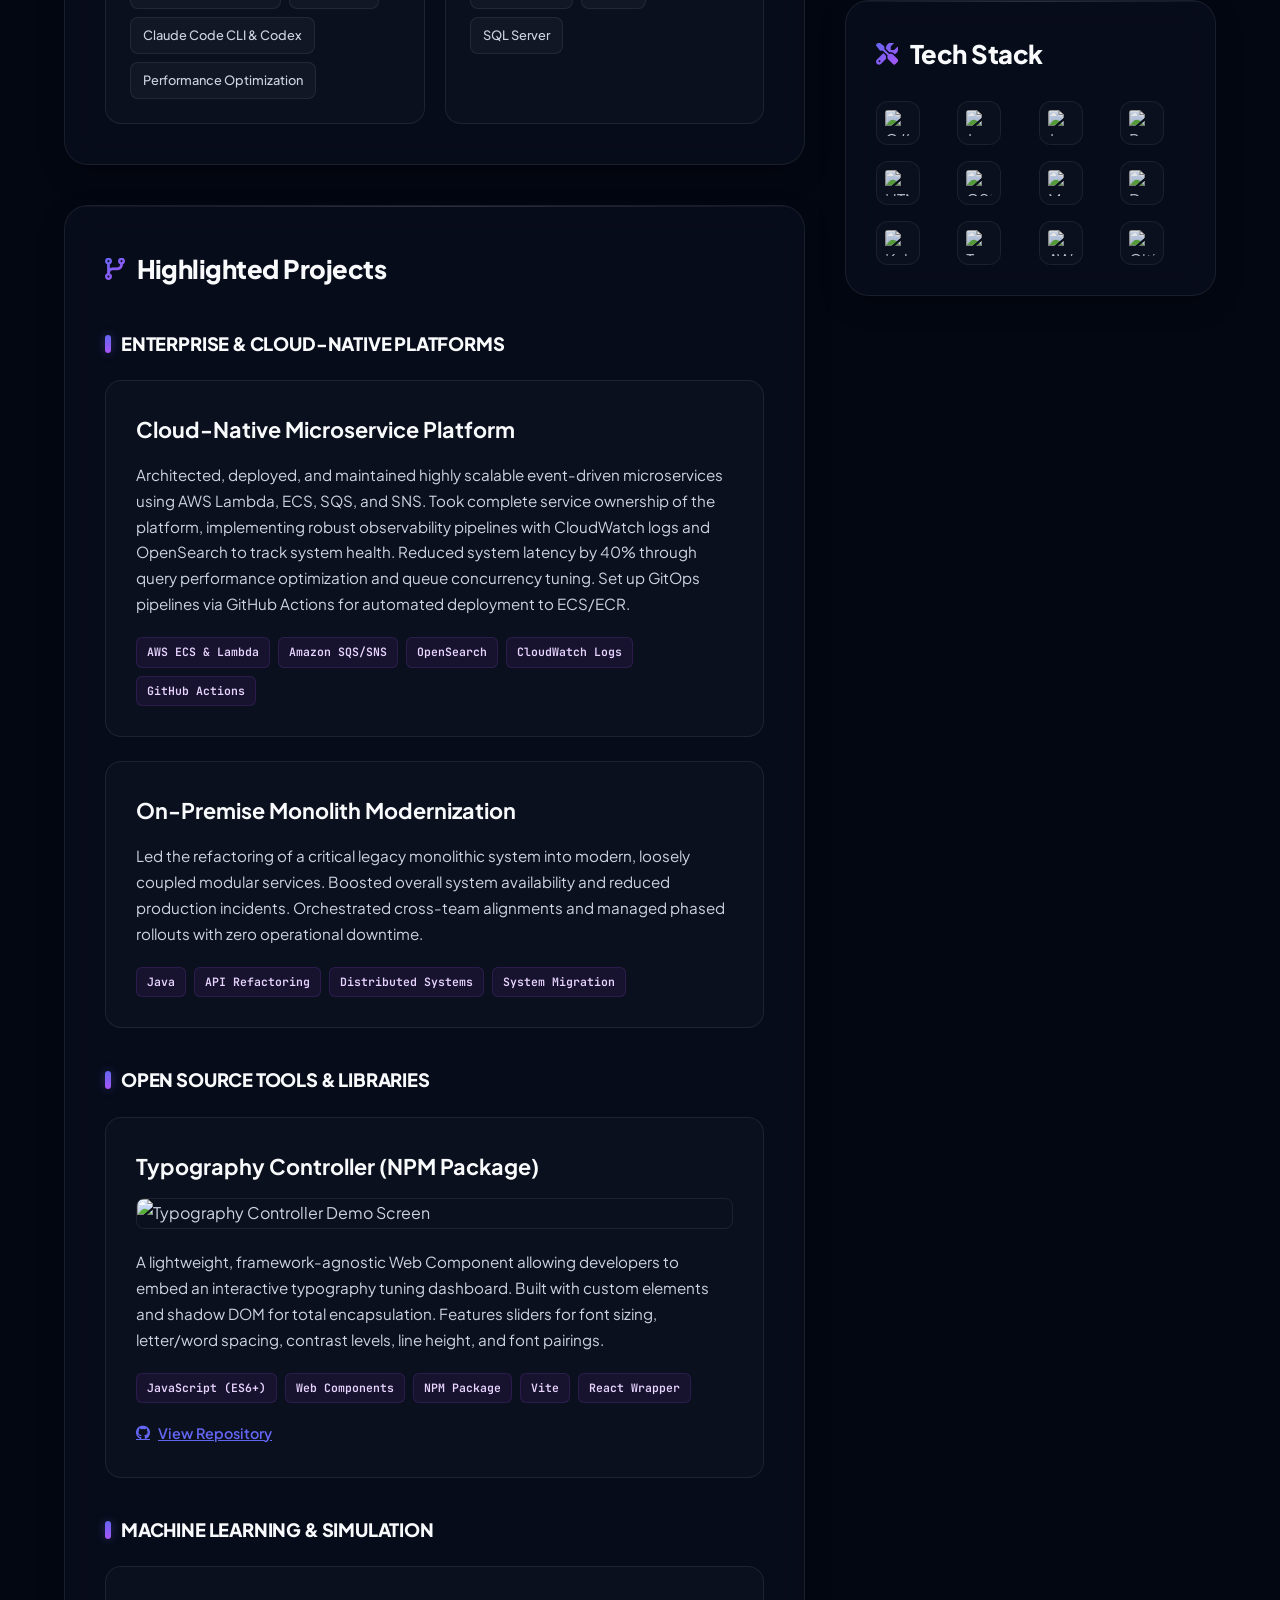
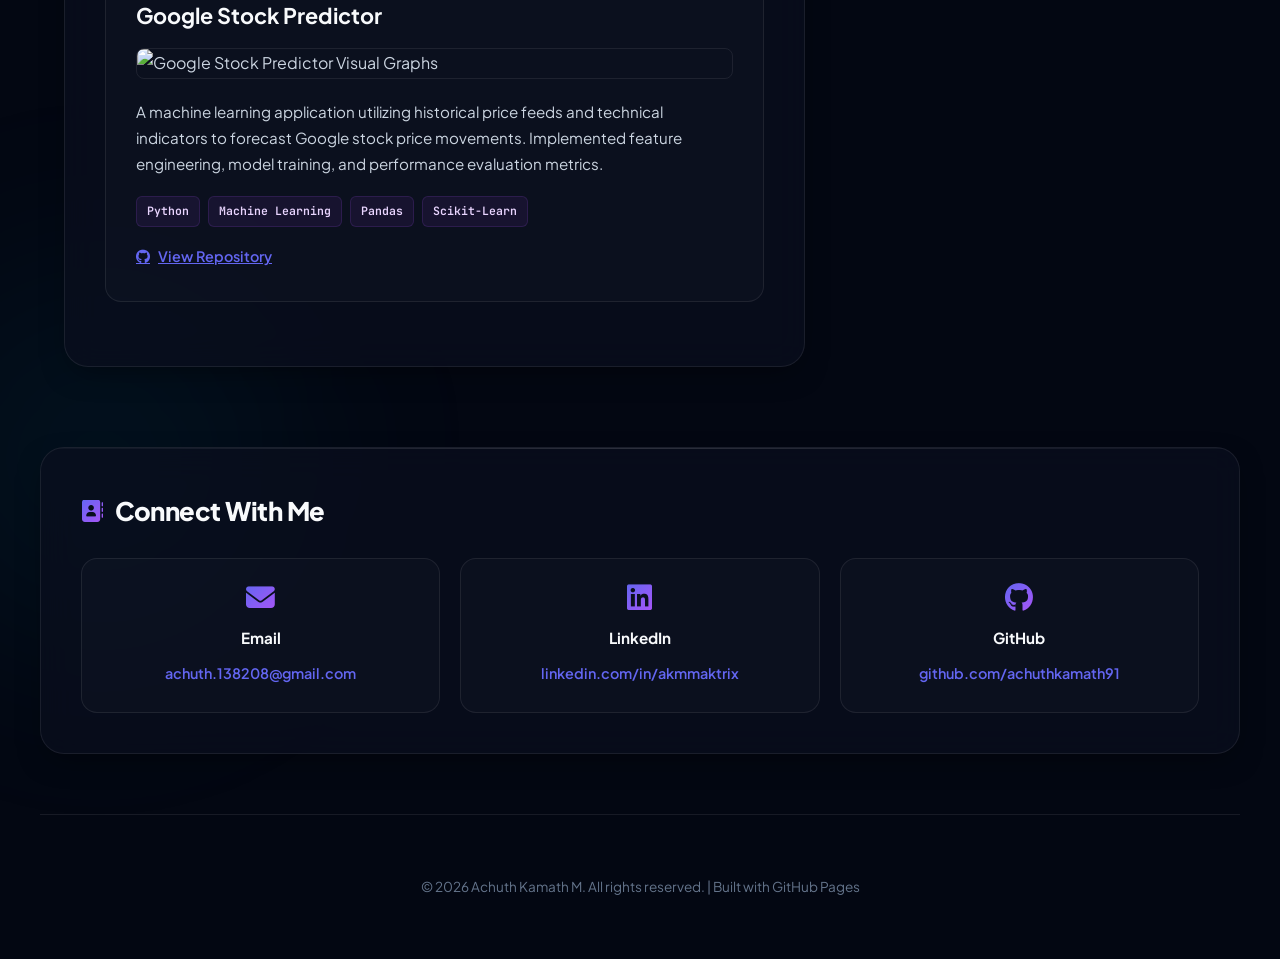
==== commit 3af1f2f3: "feat: display real certification badge images Captures the actual completion badges rendered on the " ====
--- a/index.html
+++ b/index.html
@@ -242,6 +242,7 @@
         <h3><i class="fa-solid fa-certificate"></i> Certifications</h3>
         <div class="certifications-grid">
           <div class="certification-card" id="cert-claude-code-101">
+            <img class="certification-badge" src="assets/certifications/claude-code-101.png" alt="Claude Code 101 completion badge, Claude Academy" loading="lazy" />
             <div>
               <span class="certification-name">Claude Code 101</span>
               <span class="certification-meta">Claude Academy · Issued September 18, 2026</span>
@@ -251,6 +252,7 @@
             </div>
           </div>
           <div class="certification-card" id="cert-claude-101">
+            <img class="certification-badge" src="assets/certifications/claude-101.png" alt="Claude 101 completion badge, Claude Academy" loading="lazy" />
             <div>
               <span class="certification-name">Claude 101</span>
               <span class="certification-meta">Claude Academy · Issued September 18, 2026</span>
--- a/styles/index.css
+++ b/styles/index.css
@@ -480,12 +480,12 @@
 
 .certification-card {
     display: flex;
-    align-items: flex-start;
-    gap: 14px;
+    flex-direction: column;
+    gap: 12px;
     background: var(--bg-card-inner);
     border: 1px solid var(--border-color);
     border-radius: 14px;
-    padding: 16px;
+    padding: 14px;
     transition: all var(--transition-normal);
 }
 
@@ -493,6 +493,14 @@
     border-color: var(--border-hover);
     background: rgba(255, 255, 255, 0.04);
     transform: translateY(-2px);
+}
+
+.certification-badge {
+    width: 100%;
+    height: auto;
+    border-radius: 10px;
+    display: block;
+    border: 1px solid var(--border-color);
 }
 
 .certification-name {
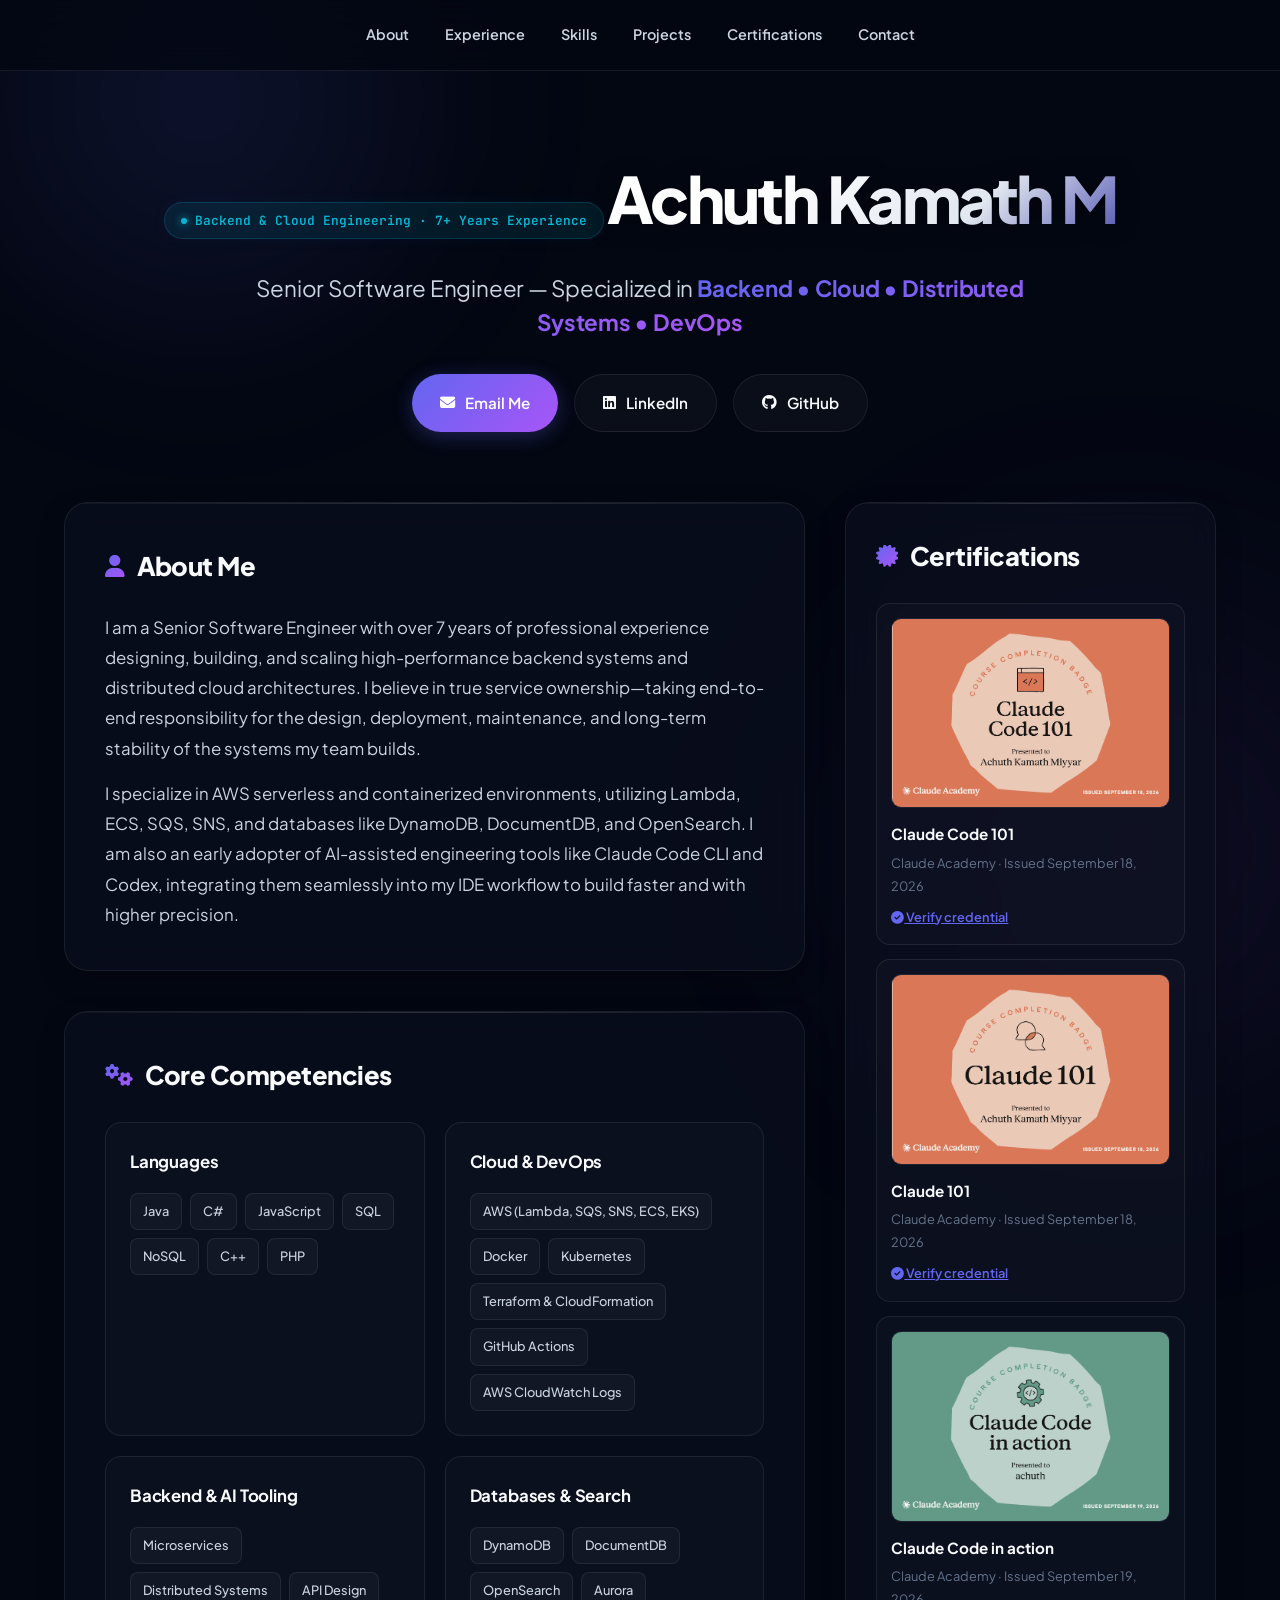
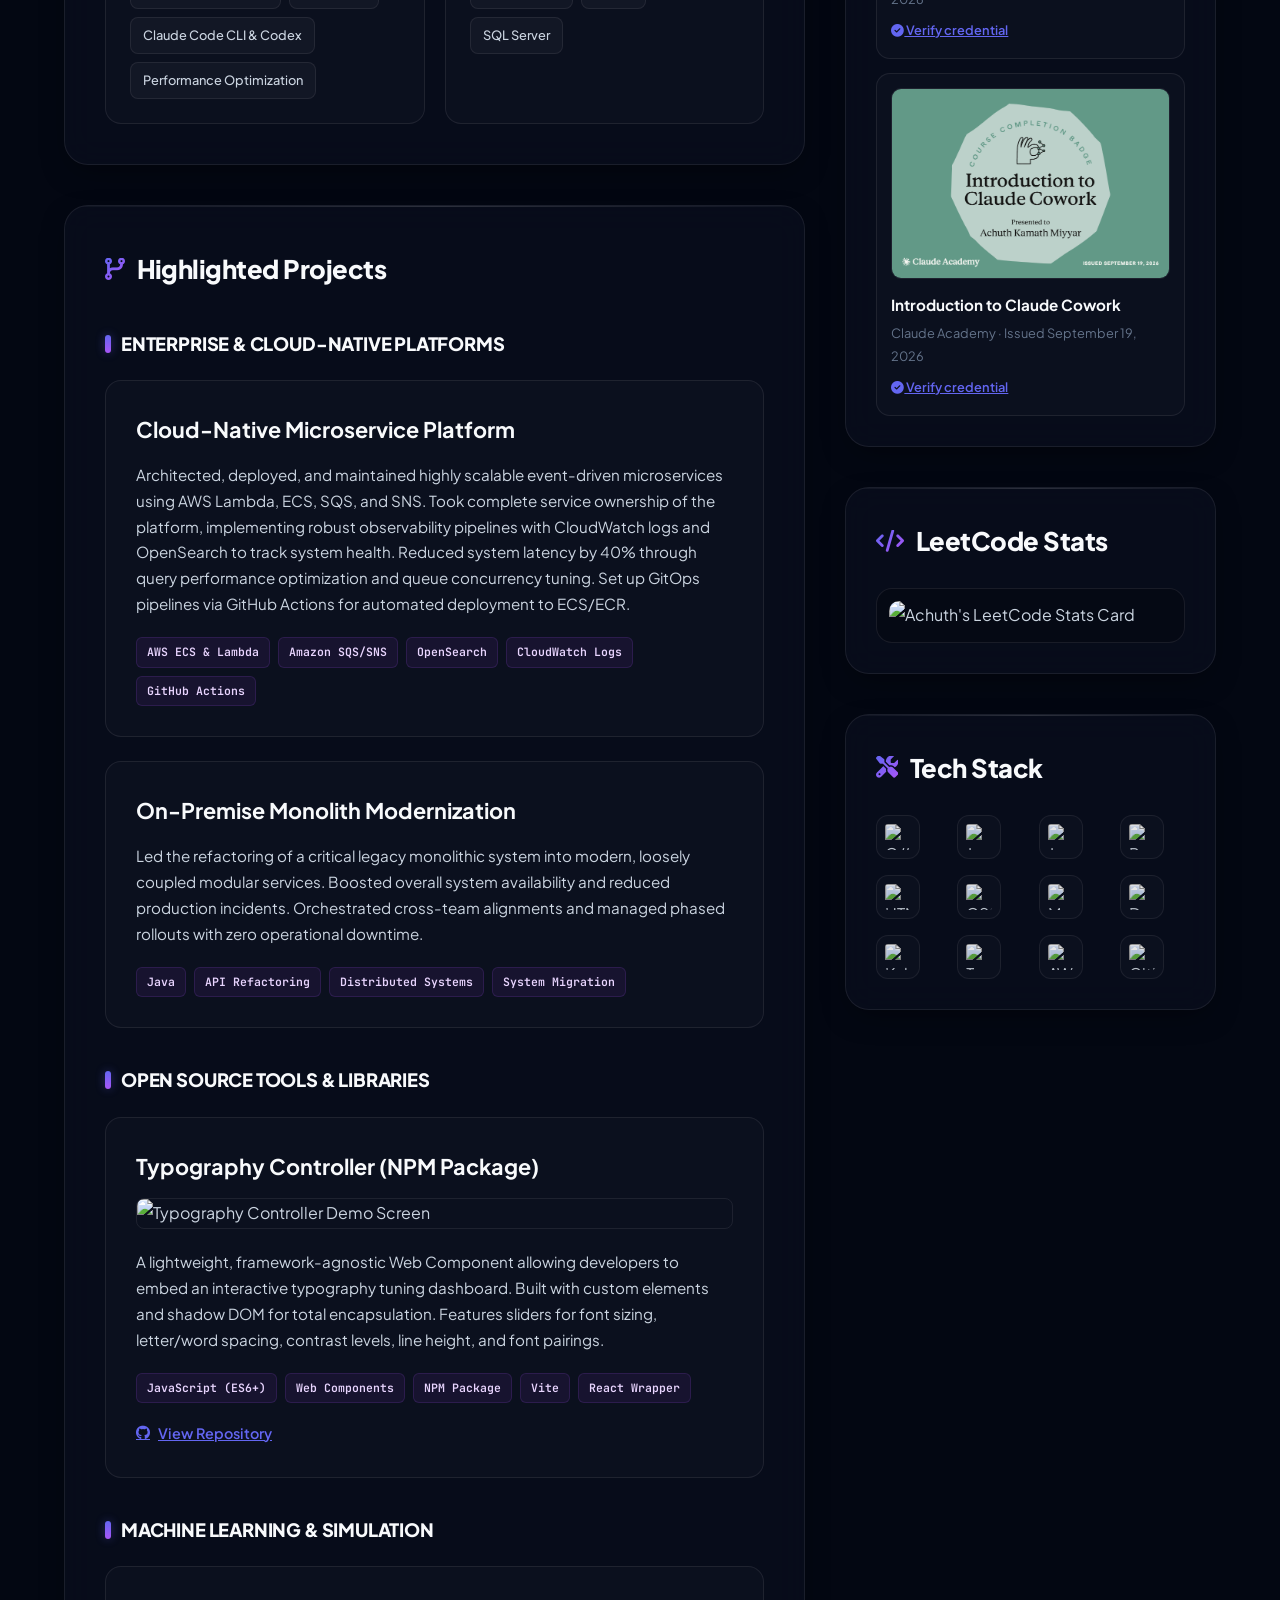
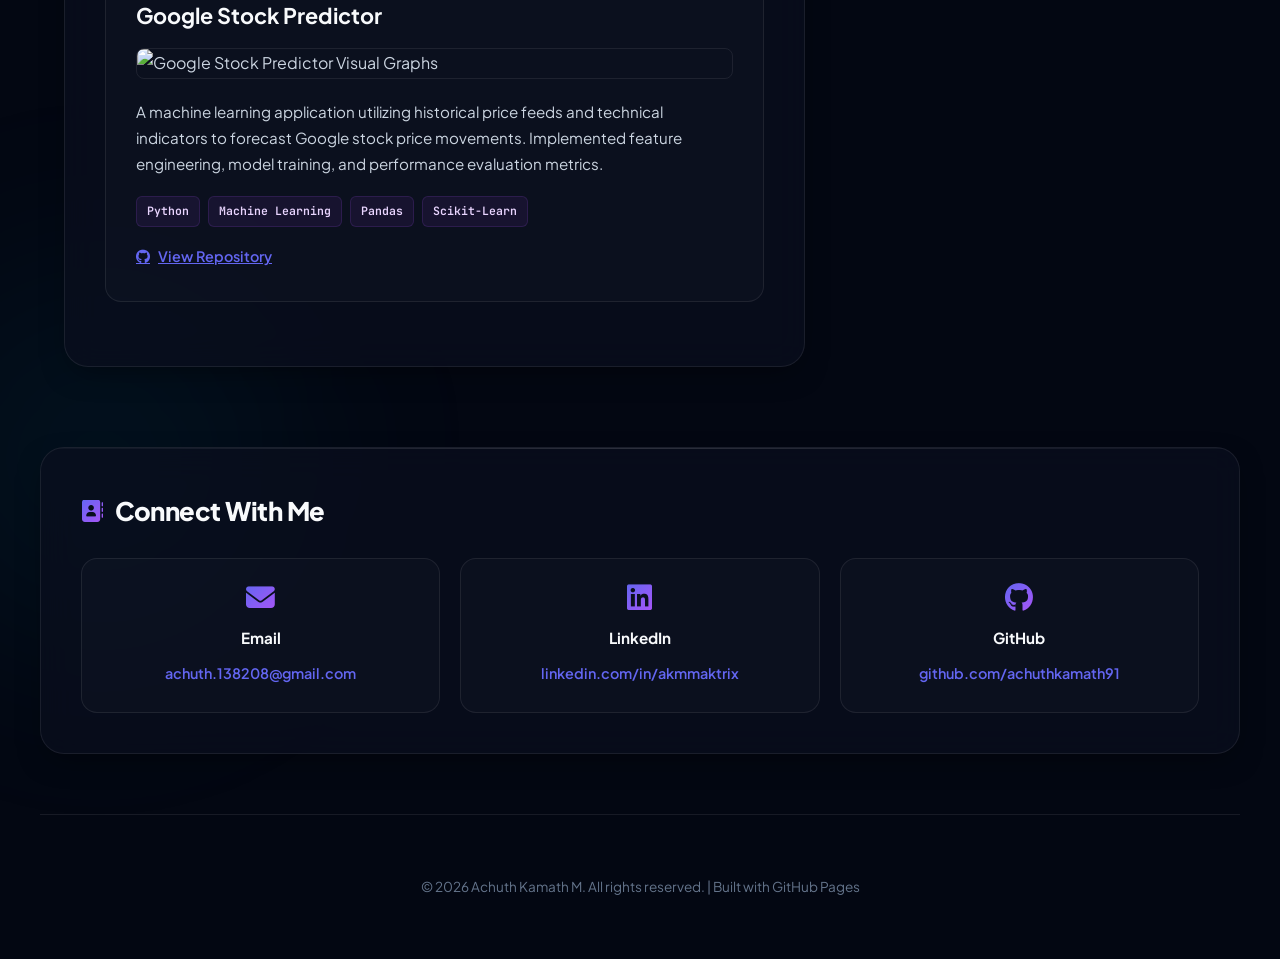
==== commit 6317e677: "chore: auto-commit after Claude turn (2026-09-19 19:29)" ====
--- a/index.html
+++ b/index.html
@@ -261,6 +261,26 @@
               </a>
             </div>
           </div>
+          <div class="certification-card" id="cert-claude-code-in-action">
+            <img class="certification-badge" src="assets/certifications/claude-code-in-action.png" alt="Claude Code in action completion badge, Claude Academy" loading="lazy" />
+            <div>
+              <span class="certification-name">Claude Code in action</span>
+              <span class="certification-meta">Claude Academy · Issued September 19, 2026</span>
+              <a class="Link" href="https://academy.claude.com/verify/6477c51edd46a5b9ce5c7ecd2df6a0aa" target="_blank" rel="noopener">
+                <i class="fa-solid fa-check-circle"></i> Verify credential
+              </a>
+            </div>
+          </div>
+          <div class="certification-card" id="cert-introduction-to-claude-cowork">
+            <img class="certification-badge" src="assets/certifications/introduction-to-claude-cowork.png" alt="Introduction to Claude Cowork completion badge, Claude Academy" loading="lazy" />
+            <div>
+              <span class="certification-name">Introduction to Claude Cowork</span>
+              <span class="certification-meta">Claude Academy · Issued September 19, 2026</span>
+              <a class="Link" href="https://academy.claude.com/verify/4c623e5dadeb337dfa4395e290267c90" target="_blank" rel="noopener">
+                <i class="fa-solid fa-check-circle"></i> Verify credential
+              </a>
+            </div>
+          </div>
         </div>
       </section>
 
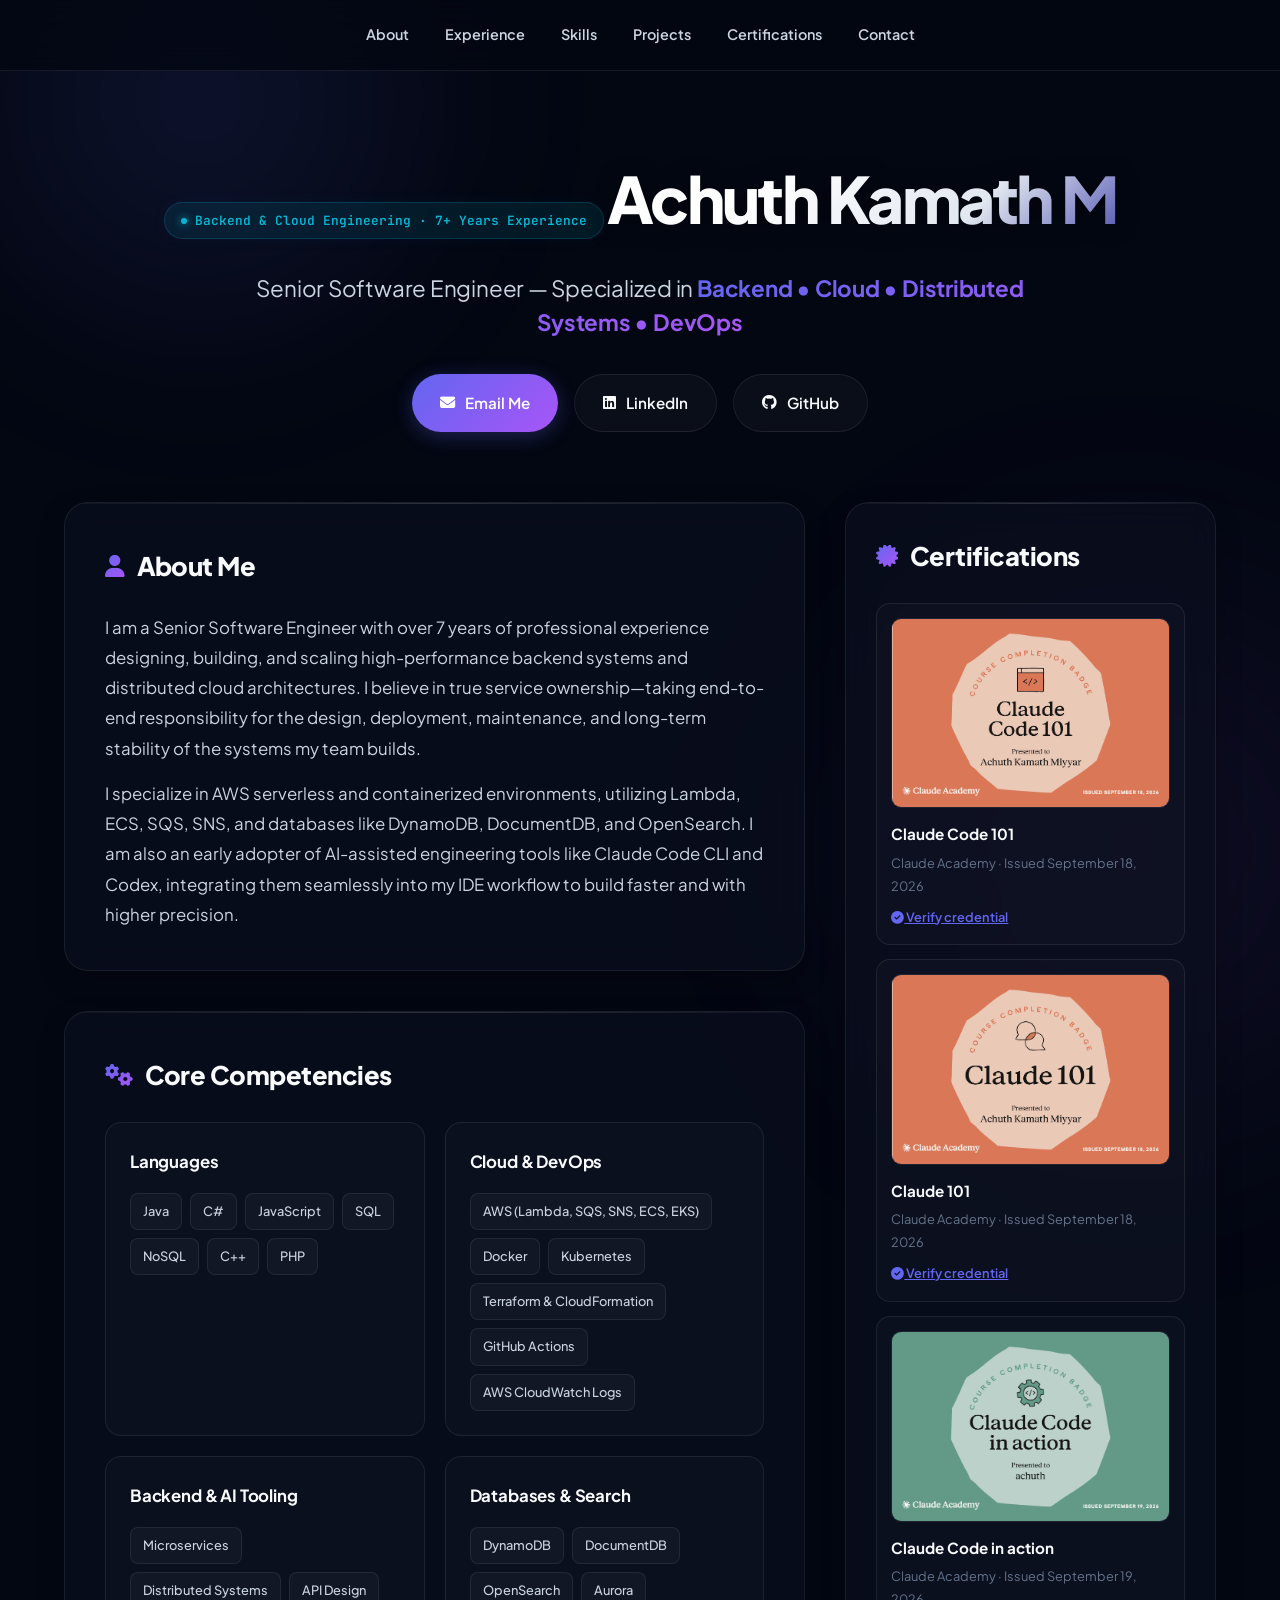
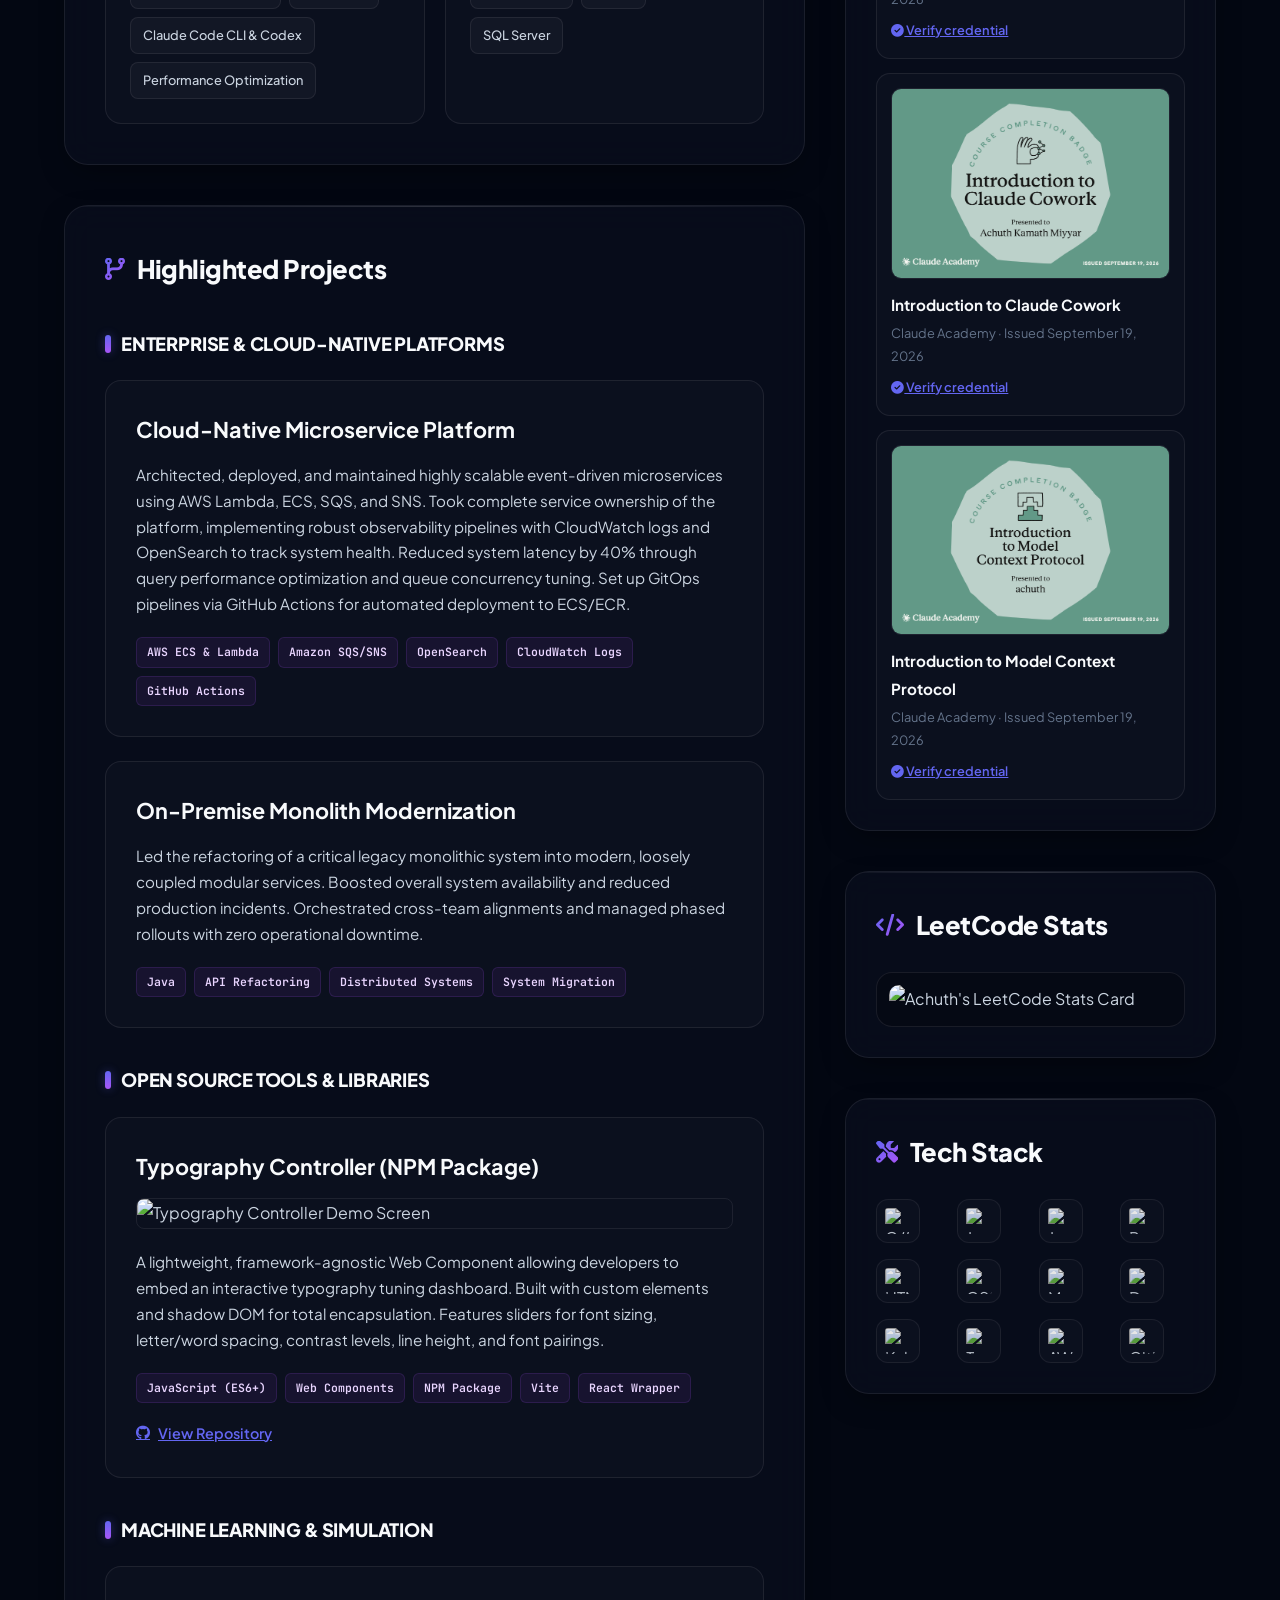
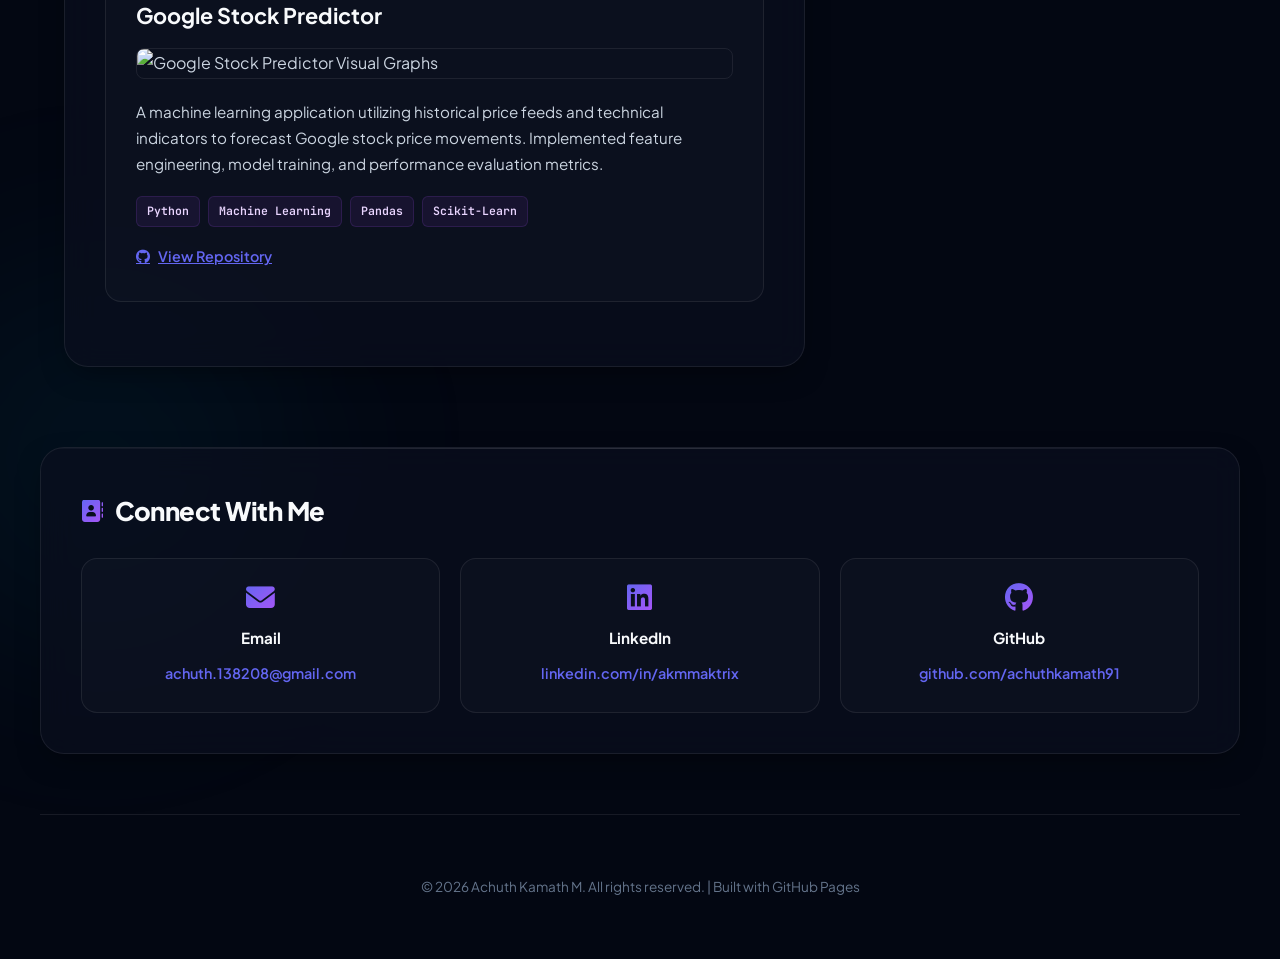
==== commit ab5cd1d4: "chore: auto-commit after Claude turn (2026-09-19 19:33)" ====
--- a/index.html
+++ b/index.html
@@ -281,6 +281,16 @@
               </a>
             </div>
           </div>
+          <div class="certification-card" id="cert-introduction-to-model-context-protocol">
+            <img class="certification-badge" src="assets/certifications/introduction-to-model-context-protocol.png" alt="Introduction to Model Context Protocol completion badge, Claude Academy" loading="lazy" />
+            <div>
+              <span class="certification-name">Introduction to Model Context Protocol</span>
+              <span class="certification-meta">Claude Academy · Issued September 19, 2026</span>
+              <a class="Link" href="https://academy.claude.com/verify/927df36e5f9c033b8dc0149f73e4ab07" target="_blank" rel="noopener">
+                <i class="fa-solid fa-check-circle"></i> Verify credential
+              </a>
+            </div>
+          </div>
         </div>
       </section>
 
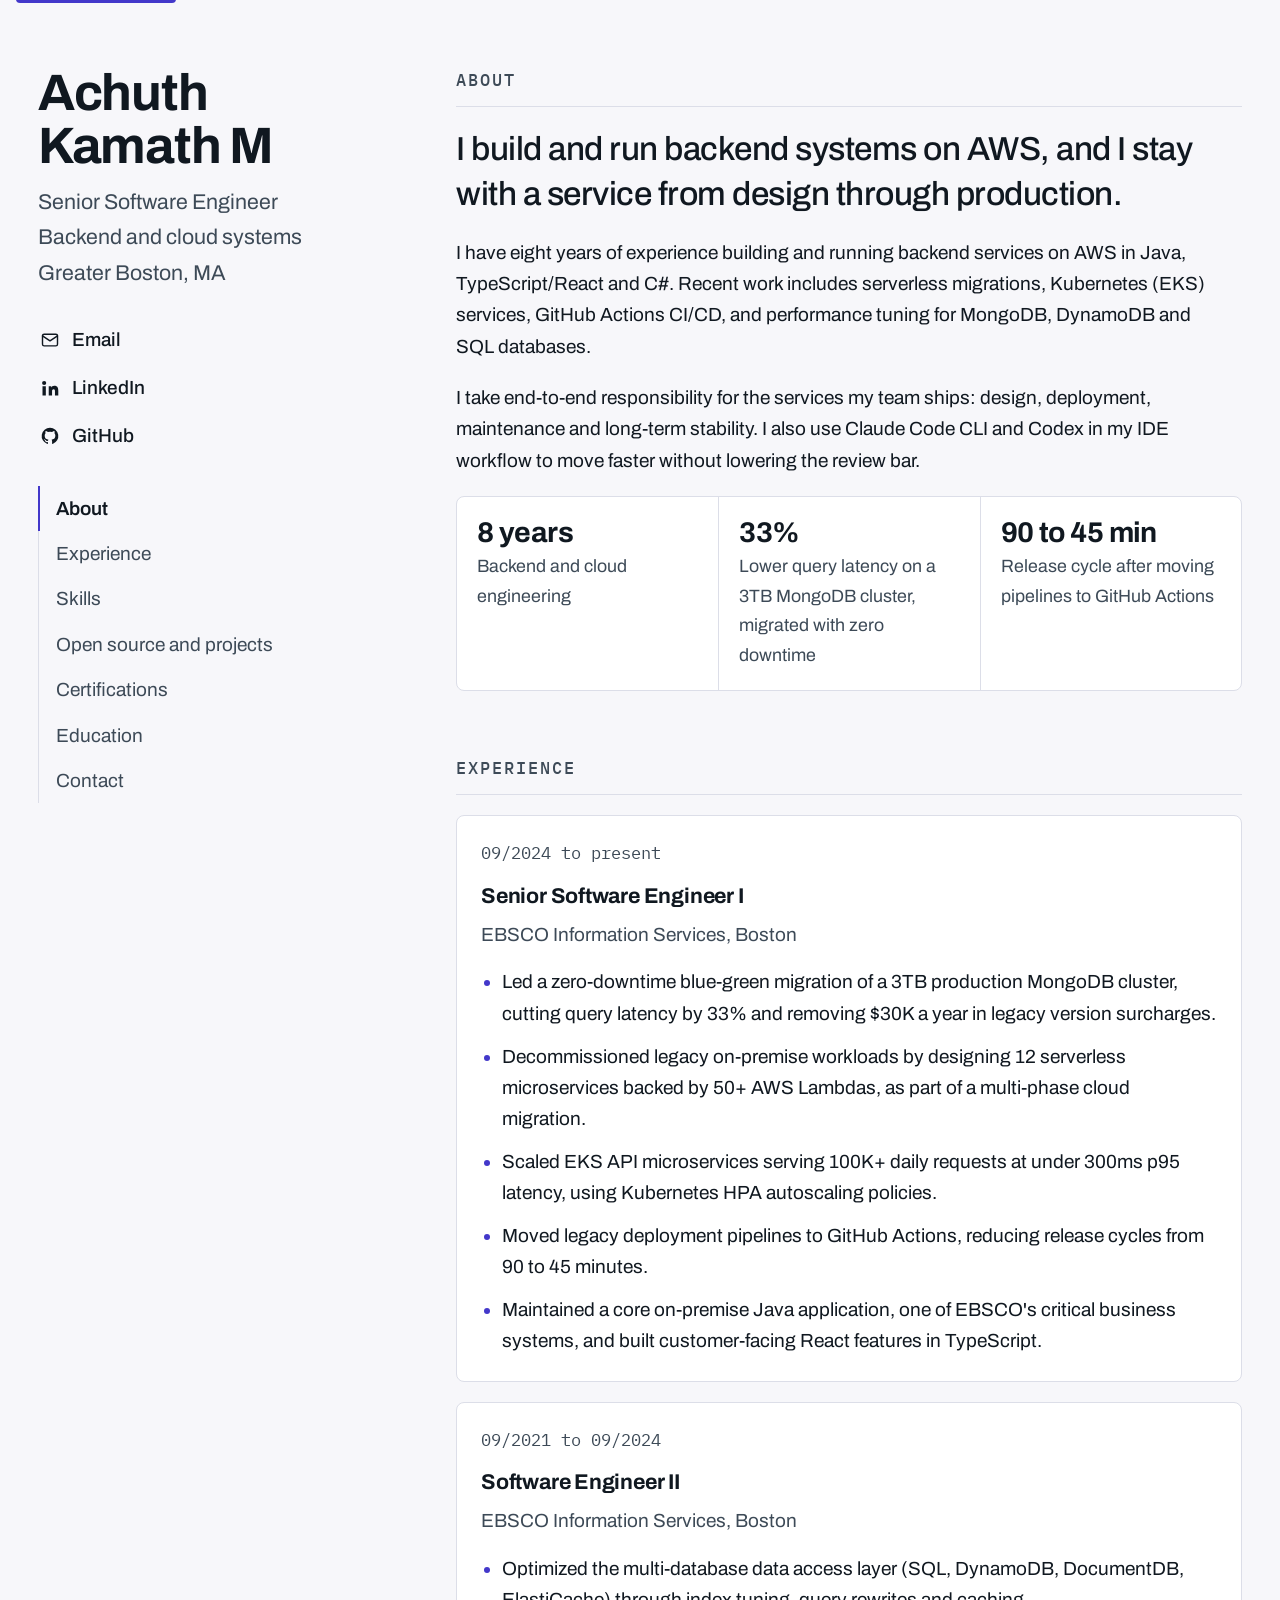
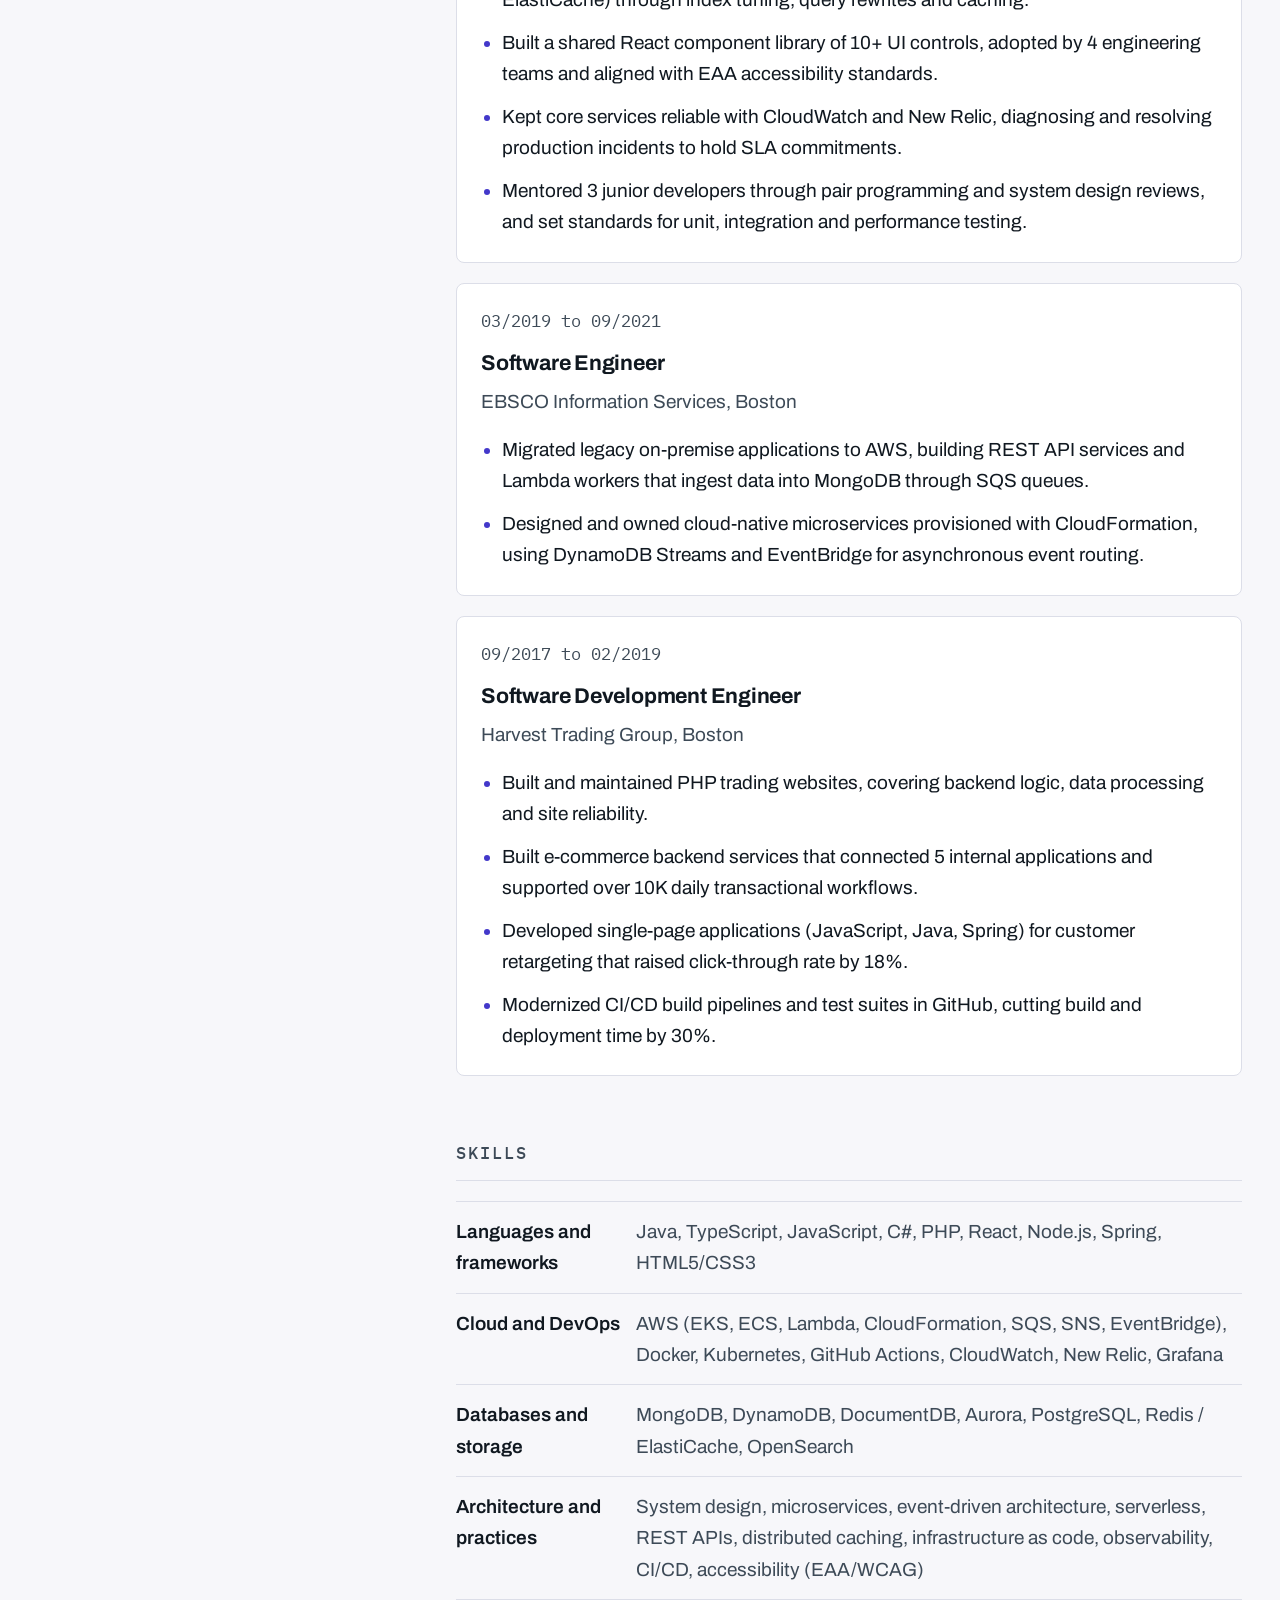
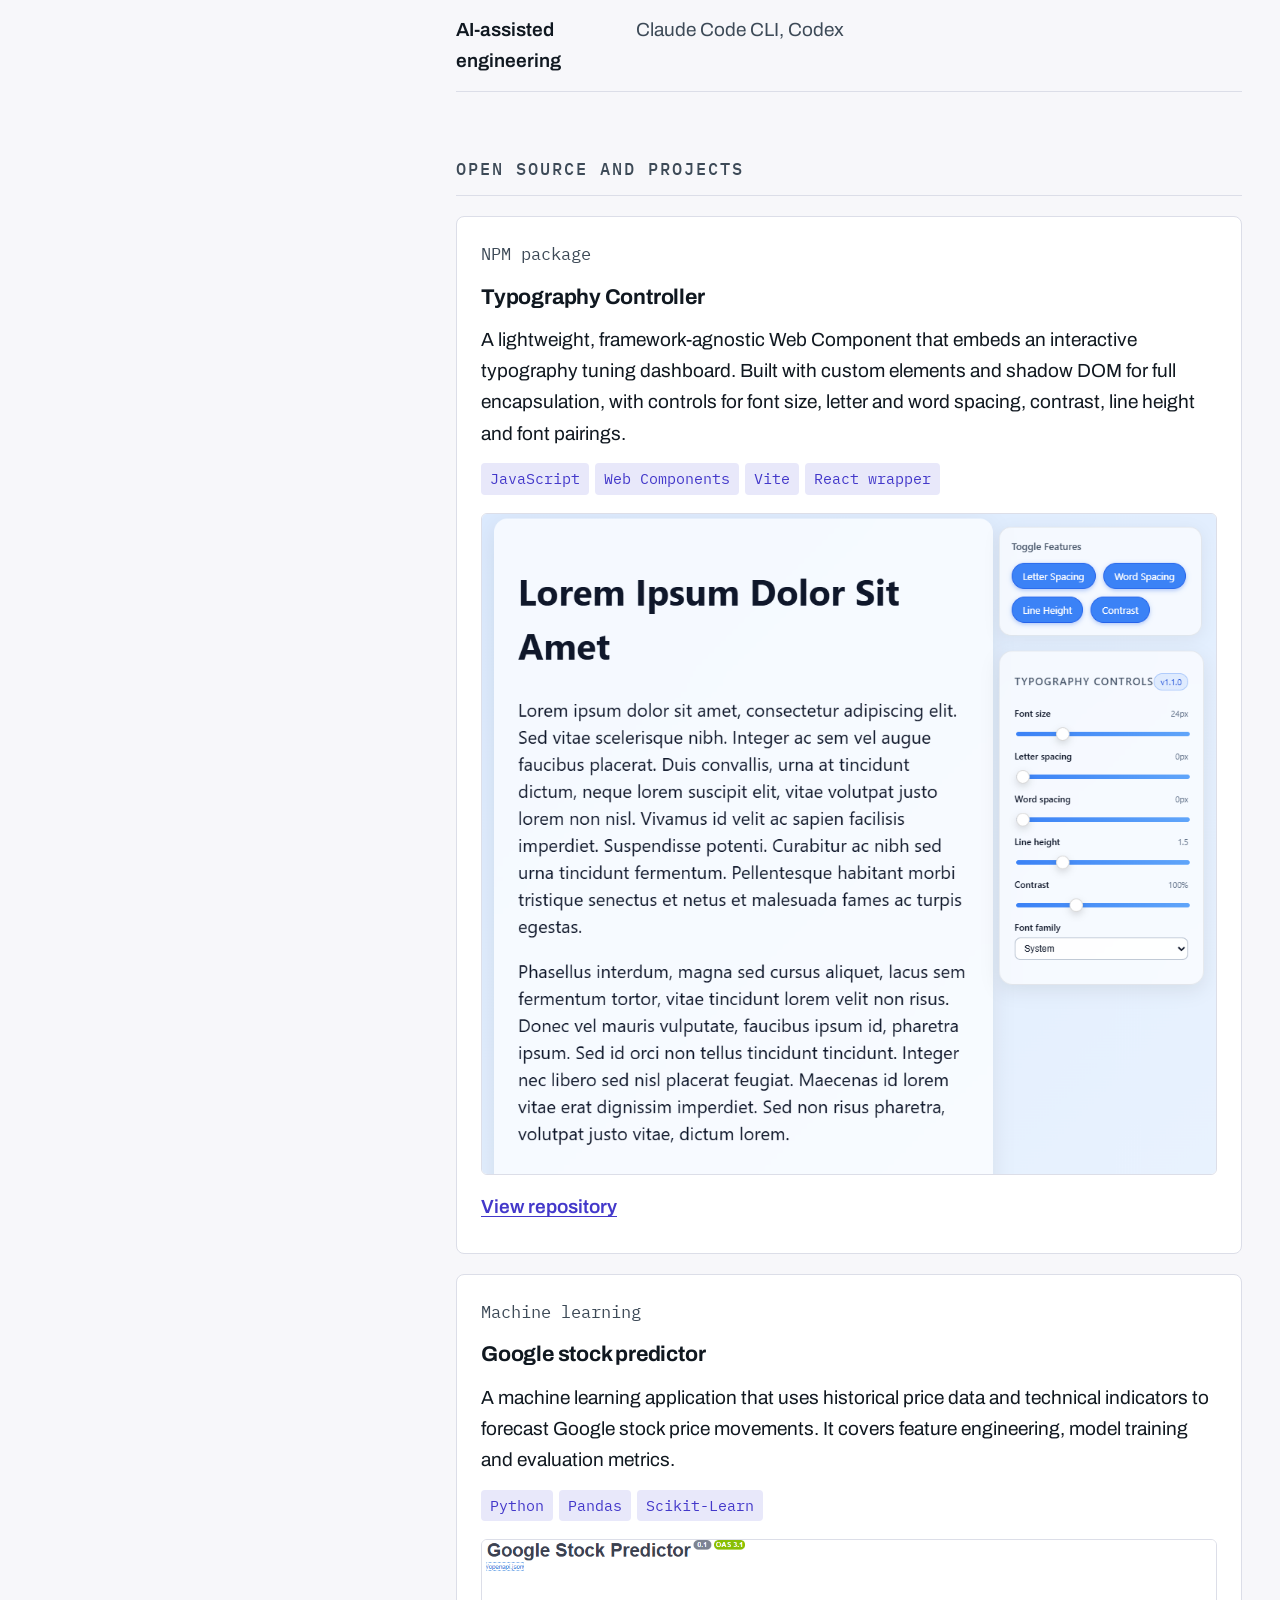
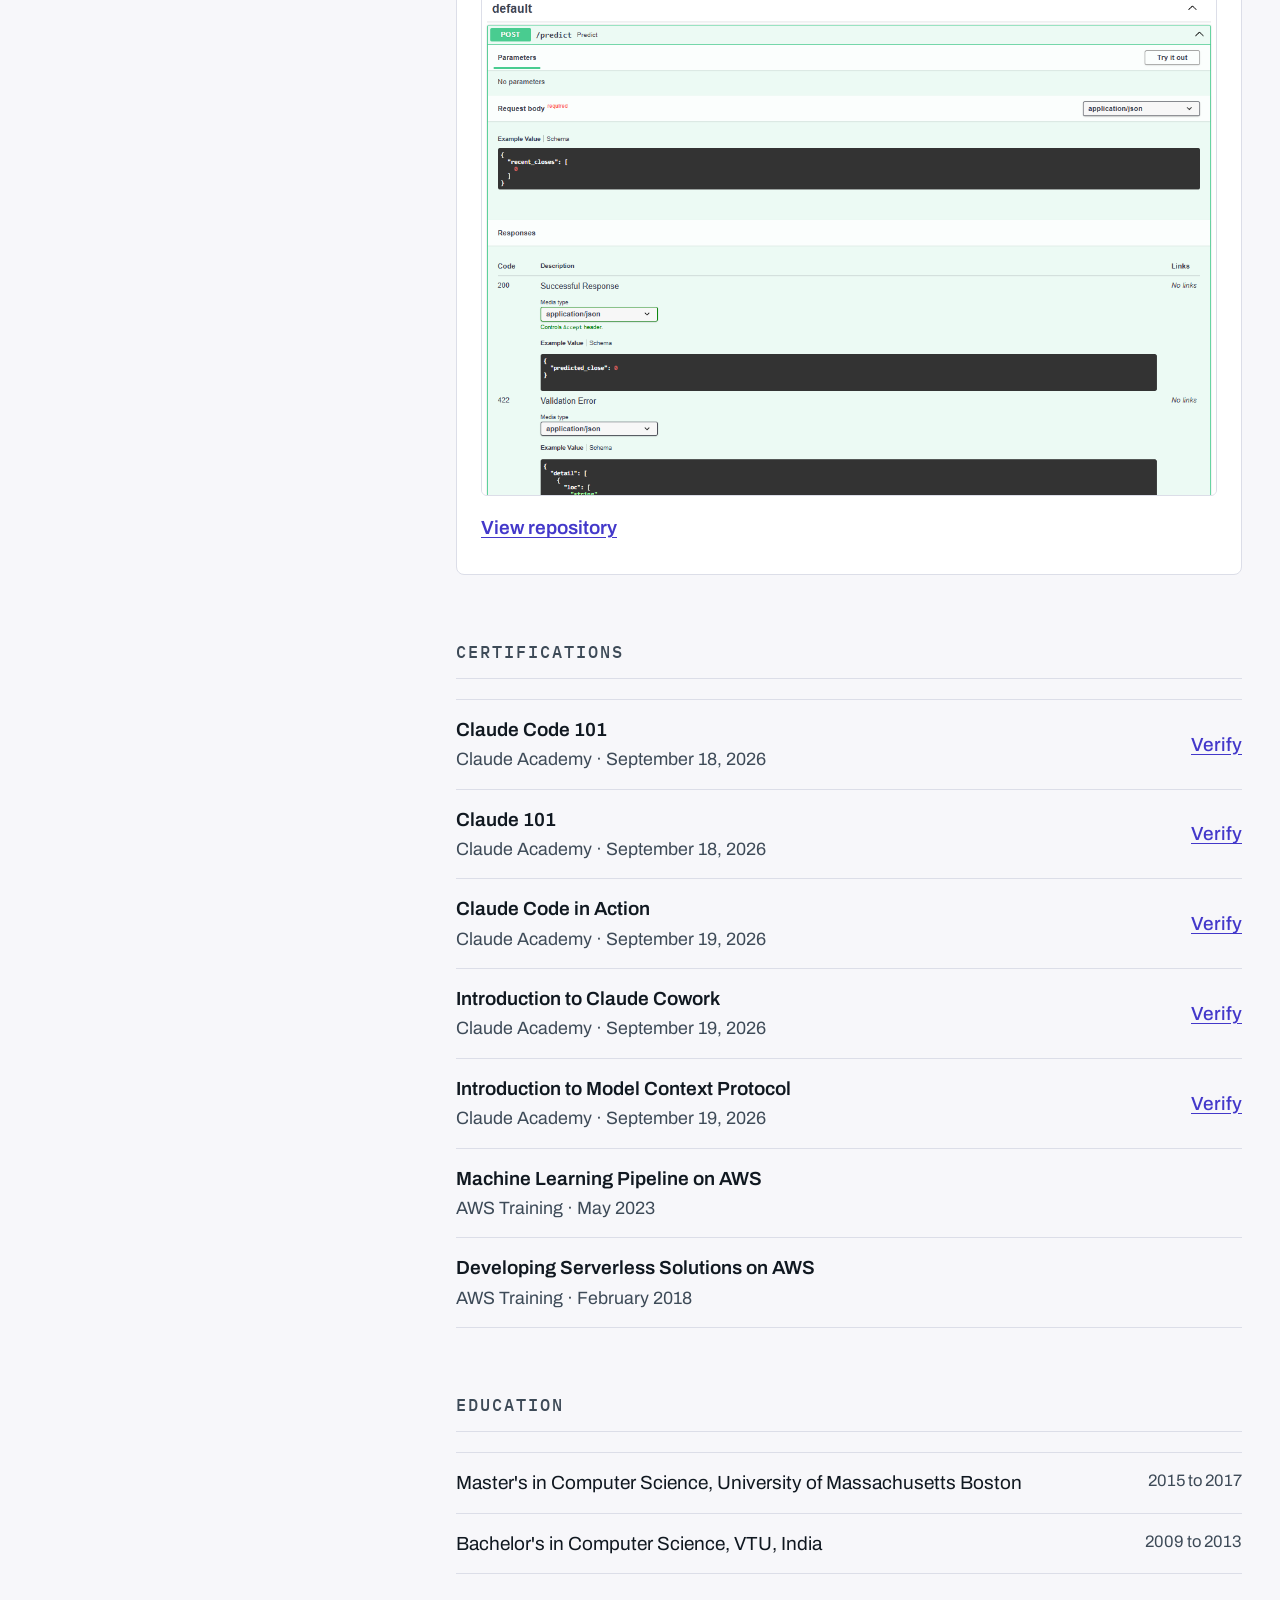
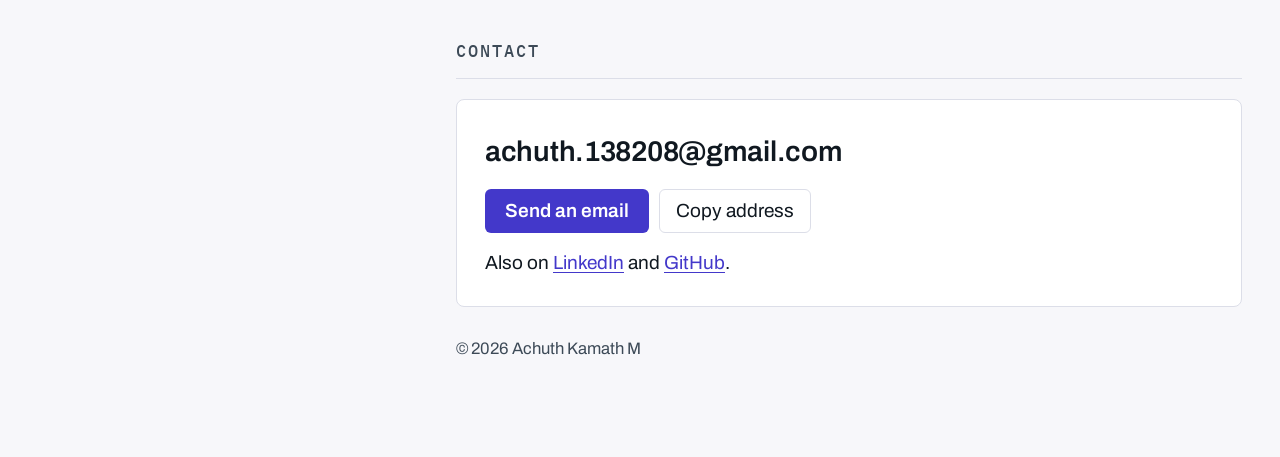
==== commit 53006261: "Redesign profile site for Cloudflare hosting - Replace the dark gradient layout with a plain light-f" ====
--- a/index.html
+++ b/index.html
@@ -1,42 +1,31 @@
 <!DOCTYPE html>
 <html lang="en">
-
 <head>
   <meta charset="UTF-8" />
-  <meta name="viewport" content="width=device-width, initial-scale=1.0" />
-
+  <meta name="viewport" content="width=device-width, initial-scale=1" />
   <title>Achuth Kamath M | Senior Software Engineer</title>
-  <meta name="description" content="Senior Software Engineer with 7+ years building backend systems, cloud architecture, and distributed systems on AWS. View experience, projects, certifications, and tech stack." />
-  <meta name="theme-color" content="#030712" />
-  <link rel="canonical" href="https://achuthkamath91.github.io/Achuth-Kamath/" />
-
-  <!-- Open Graph / Social Previews -->
+  <meta name="description" content="Senior Software Engineer with 8 years building backend systems and distributed cloud architecture on AWS. Experience, projects and certifications." />
+  <meta name="theme-color" content="#f7f7fa" media="(prefers-color-scheme: light)" />
+  <meta name="theme-color" content="#0f1118" media="(prefers-color-scheme: dark)" />
+
   <meta property="og:type" content="website" />
   <meta property="og:title" content="Achuth Kamath M | Senior Software Engineer" />
-  <meta property="og:description" content="Senior Software Engineer with 7+ years building backend systems, cloud architecture, and distributed systems on AWS." />
-  <meta property="og:url" content="https://achuthkamath91.github.io/Achuth-Kamath/" />
+  <meta property="og:description" content="Senior Software Engineer with 8 years building backend systems and distributed cloud architecture on AWS." />
   <meta name="twitter:card" content="summary" />
-  <meta name="twitter:title" content="Achuth Kamath M | Senior Software Engineer" />
-  <meta name="twitter:description" content="Senior Software Engineer with 7+ years building backend systems, cloud architecture, and distributed systems on AWS." />
-
-  <!-- Favicon: inline "AK" monogram, no external file dependency -->
-  <link rel="icon" type="image/svg+xml" href="data:image/svg+xml,%3Csvg xmlns='http://www.w3.org/2000/svg' viewBox='0 0 64 64'%3E%3Cdefs%3E%3ClinearGradient id='g' x1='0' y1='0' x2='1' y2='1'%3E%3Cstop offset='0' stop-color='%236366f1'/%3E%3Cstop offset='1' stop-color='%23a855f7'/%3E%3C/linearGradient%3E%3C/defs%3E%3Crect width='64' height='64' rx='14' fill='%23030712'/%3E%3Crect x='2' y='2' width='60' height='60' rx='12' fill='none' stroke='url(%23g)' stroke-width='2'/%3E%3Ctext x='32' y='42' font-family='Arial, sans-serif' font-weight='800' font-size='26' fill='url(%23g)' text-anchor='middle'%3EAK%3C/text%3E%3C/svg%3E" />
-
-  <!-- Performance: preconnect to external font/icon hosts -->
+
+  <link rel="icon" type="image/svg+xml" href="favicon.svg" />
   <link rel="preconnect" href="https://fonts.googleapis.com" />
   <link rel="preconnect" href="https://fonts.gstatic.com" crossorigin />
-  <link rel="preconnect" href="https://cdnjs.cloudflare.com" />
-
-  <link rel="stylesheet" href="styles/index.css" />
-
-  <!-- Structured Data for SEO -->
+  <link rel="stylesheet" href="https://fonts.googleapis.com/css2?family=Archivo:wght@400;500;600;700&family=IBM+Plex+Mono:wght@400;500&display=swap" />
+  <link rel="stylesheet" href="styles/site.css" />
+
   <script type="application/ld+json">
   {
     "@context": "https://schema.org",
     "@type": "Person",
     "name": "Achuth Kamath M",
     "jobTitle": "Senior Software Engineer",
-    "url": "https://achuthkamath91.github.io/Achuth-Kamath/",
+    "worksFor": { "@type": "Organization", "name": "EBSCO Information Services" },
     "email": "mailto:achuth.138208@gmail.com",
     "sameAs": [
       "https://www.linkedin.com/in/akmmaktrix/",
@@ -56,301 +45,173 @@
 </head>
 
 <body>
-  <!-- Google Tag Manager (noscript) -->
-  <noscript><iframe src="https://www.googletagmanager.com/ns.html?id=GTM-5WZ3G2CK" height="0" width="0"
-      style="display:none;visibility:hidden"></iframe></noscript>
-  <!-- End Google Tag Manager (noscript) -->
-
-  <!-- Modern Ambient Background Glows -->
-  <div class="ambient-glow-1"></div>
-  <div class="ambient-glow-2"></div>
-  <div class="ambient-glow-3"></div>
-
-  <nav id="main-nav" aria-label="Section navigation">
-    <a href="#about-section">About</a>
-    <a href="#experience-section">Experience</a>
-    <a href="#skills-section">Skills</a>
-    <a href="#projects-section">Projects</a>
-    <a href="#certifications-section">Certifications</a>
-    <a href="#footer-contact">Contact</a>
-  </nav>
-
-  <header id="main-header">
-    <div class="header-tag">Backend &amp; Cloud Engineering · 7+ Years Experience</div>
-    <h1>Achuth Kamath M</h1>
-    <h2>Senior Software Engineer — Specialized in <span>Backend • Cloud • Distributed Systems • DevOps</span></h2>
-    <div class="contact-links">
-      <a href="mailto:achuth.138208@gmail.com" class="contact-btn primary" id="contact-email-btn">
-        <i class="fa-solid fa-envelope"></i> Email Me
-      </a>
-      <a href="https://www.linkedin.com/in/akmmaktrix/" target="_blank" rel="noopener" class="contact-btn secondary" id="contact-linkedin-btn">
-        <i class="fa-brands fa-linkedin"></i> LinkedIn
-      </a>
-      <a href="https://github.com/achuthkamath91" target="_blank" rel="noopener" class="contact-btn secondary" id="contact-github-btn">
-        <i class="fa-brands fa-github"></i> GitHub
-      </a>
-    </div>
-  </header>
-
-  <main class="content-container">
-    <div class="main-column">
-
-      <section class="section" id="about-section">
-        <h3><i class="fa-solid fa-user"></i> About Me</h3>
-        <p>
-          I am a Senior Software Engineer with over 7 years of professional experience designing, building, and scaling high-performance backend systems and distributed cloud architectures. I believe in true service ownership—taking end-to-end responsibility for the design, deployment, maintenance, and long-term stability of the systems my team builds.
-        </p>
-        <p style="margin-top: 15px;">
-          I specialize in AWS serverless and containerized environments, utilizing Lambda, ECS, SQS, SNS, and databases like DynamoDB, DocumentDB, and OpenSearch. I am also an early adopter of AI-assisted engineering tools like Claude Code CLI and Codex, integrating them seamlessly into my IDE workflow to build faster and with higher precision.
-        </p>
-      </section>
-
-      <section class="section" id="skills-section">
-        <h3><i class="fa-solid fa-gears"></i> Core Competencies</h3>
-        <div class="skills-grid">
-          <div class="skills-category" id="skills-languages">
-            <strong>Languages</strong>
-            <div class="skills-list">
-              <span class="skill-badge">Java</span>
-              <span class="skill-badge">C#</span>
-              <span class="skill-badge">JavaScript</span>
-              <span class="skill-badge">SQL</span>
-              <span class="skill-badge">NoSQL</span>
-              <span class="skill-badge">C++</span>
-              <span class="skill-badge">PHP</span>
-            </div>
+  <a class="skip" href="#about">Skip to content</a>
+
+  <div class="page">
+    <aside class="rail">
+      <div>
+        <h1 class="name">Achuth Kamath M</h1>
+        <p class="role">Senior Software Engineer<br />Backend and cloud systems<br />Greater Boston, MA</p>
+      </div>
+      <ul class="links">
+        <li>
+          <a href="mailto:achuth.138208@gmail.com" data-track="email_rail">
+            <svg viewBox="0 0 24 24" aria-hidden="true"><rect x="3" y="5" width="18" height="14" rx="2"/><path d="m3 7 9 6 9-6"/></svg>
+            Email
+          </a>
+        </li>
+        <li>
+          <a href="https://www.linkedin.com/in/akmmaktrix/" target="_blank" rel="noopener" data-track="linkedin_rail">
+            <svg class="filled" viewBox="0 0 24 24" aria-hidden="true"><path d="M4.98 3.5a2.5 2.5 0 1 1 0 5 2.5 2.5 0 0 1 0-5ZM3 9.75h4V21H3V9.75Zm6.5 0h3.83v1.54h.05c.53-1 1.84-2.04 3.78-2.04 4.04 0 4.79 2.66 4.79 6.12V21h-4v-4.86c0-1.16-.02-2.65-1.61-2.65-1.62 0-1.87 1.26-1.87 2.57V21h-4V9.75Z"/></svg>
+            LinkedIn
+          </a>
+        </li>
+        <li>
+          <a href="https://github.com/achuthkamath91" target="_blank" rel="noopener" data-track="github_rail">
+            <svg class="filled" viewBox="0 0 24 24" aria-hidden="true"><path d="M12 2a10 10 0 0 0-3.16 19.49c.5.09.68-.22.68-.48v-1.7c-2.78.6-3.37-1.34-3.37-1.34-.45-1.16-1.11-1.47-1.11-1.47-.91-.62.07-.61.07-.61 1 .07 1.53 1.03 1.53 1.03.89 1.53 2.34 1.09 2.91.83.09-.65.35-1.09.64-1.34-2.22-.25-4.55-1.11-4.55-4.94 0-1.09.39-1.98 1.03-2.68-.1-.25-.45-1.27.1-2.65 0 0 .84-.27 2.75 1.02a9.5 9.5 0 0 1 5 0c1.91-1.29 2.75-1.02 2.75-1.02.55 1.38.2 2.4.1 2.65.64.7 1.03 1.59 1.03 2.68 0 3.84-2.34 4.69-4.57 4.93.36.31.68.92.68 1.85v2.74c0 .27.18.58.69.48A10 10 0 0 0 12 2Z"/></svg>
+            GitHub
+          </a>
+        </li>
+      </ul>
+
+      <nav class="toc" aria-label="Sections">
+        <a href="#about" class="active">About</a>
+        <a href="#work">Experience</a>
+        <a href="#skills">Skills</a>
+        <a href="#projects">Open source and projects</a>
+        <a href="#certifications">Certifications</a>
+        <a href="#education">Education</a>
+        <a href="#contact">Contact</a>
+      </nav>
+    </aside>
+
+    <main class="content">
+      <section id="about">
+        <h2>About</h2>
+        <p class="lead">I build and run backend systems on AWS, and I stay with a service from design through production.</p>
+        <p>I have eight years of experience building and running backend services on AWS in Java, TypeScript/React and C#. Recent work includes serverless migrations, Kubernetes (EKS) services, GitHub Actions CI/CD, and performance tuning for MongoDB, DynamoDB and SQL databases.</p>
+        <p>I take end-to-end responsibility for the services my team ships: design, deployment, maintenance and long-term stability. I also use Claude Code CLI and Codex in my IDE workflow to move faster without lowering the review bar.</p>
+        <div class="facts" role="list">
+          <div class="fact" role="listitem"><b>8 years</b><span>Backend and cloud engineering</span></div>
+          <div class="fact" role="listitem"><b>33%</b><span>Lower query latency on a 3TB MongoDB cluster, migrated with zero downtime</span></div>
+          <div class="fact" role="listitem"><b>90 to 45 min</b><span>Release cycle after moving pipelines to GitHub Actions</span></div>
+        </div>
+      </section>
+
+      <section id="work">
+        <h2>Experience</h2>
+        <article class="entry">
+          <span class="kicker">09/2024 to present</span>
+          <h3>Senior Software Engineer I</h3>
+          <p class="org">EBSCO Information Services, Boston</p>
+          <ul class="bullets">
+            <li>Led a zero-downtime blue-green migration of a 3TB production MongoDB cluster, cutting query latency by 33% and removing $30K a year in legacy version surcharges.</li>
+            <li>Decommissioned legacy on-premise workloads by designing 12 serverless microservices backed by 50+ AWS Lambdas, as part of a multi-phase cloud migration.</li>
+            <li>Scaled EKS API microservices serving 100K+ daily requests at under 300ms p95 latency, using Kubernetes HPA autoscaling policies.</li>
+            <li>Moved legacy deployment pipelines to GitHub Actions, reducing release cycles from 90 to 45 minutes.</li>
+            <li>Maintained a core on-premise Java application, one of EBSCO's critical business systems, and built customer-facing React features in TypeScript.</li>
+          </ul>
+        </article>
+        <article class="entry">
+          <span class="kicker">09/2021 to 09/2024</span>
+          <h3>Software Engineer II</h3>
+          <p class="org">EBSCO Information Services, Boston</p>
+          <ul class="bullets">
+            <li>Optimized the multi-database data access layer (SQL, DynamoDB, DocumentDB, ElastiCache) through index tuning, query rewrites and caching.</li>
+            <li>Built a shared React component library of 10+ UI controls, adopted by 4 engineering teams and aligned with EAA accessibility standards.</li>
+            <li>Kept core services reliable with CloudWatch and New Relic, diagnosing and resolving production incidents to hold SLA commitments.</li>
+            <li>Mentored 3 junior developers through pair programming and system design reviews, and set standards for unit, integration and performance testing.</li>
+          </ul>
+        </article>
+        <article class="entry">
+          <span class="kicker">03/2019 to 09/2021</span>
+          <h3>Software Engineer</h3>
+          <p class="org">EBSCO Information Services, Boston</p>
+          <ul class="bullets">
+            <li>Migrated legacy on-premise applications to AWS, building REST API services and Lambda workers that ingest data into MongoDB through SQS queues.</li>
+            <li>Designed and owned cloud-native microservices provisioned with CloudFormation, using DynamoDB Streams and EventBridge for asynchronous event routing.</li>
+          </ul>
+        </article>
+        <article class="entry">
+          <span class="kicker">09/2017 to 02/2019</span>
+          <h3>Software Development Engineer</h3>
+          <p class="org">Harvest Trading Group, Boston</p>
+          <ul class="bullets">
+            <li>Built and maintained PHP trading websites, covering backend logic, data processing and site reliability.</li>
+            <li>Built e-commerce backend services that connected 5 internal applications and supported over 10K daily transactional workflows.</li>
+            <li>Developed single-page applications (JavaScript, Java, Spring) for customer retargeting that raised click-through rate by 18%.</li>
+            <li>Modernized CI/CD build pipelines and test suites in GitHub, cutting build and deployment time by 30%.</li>
+          </ul>
+        </article>
+      </section>
+
+      <section id="skills">
+        <h2>Skills</h2>
+        <dl class="skills">
+          <dt>Languages and frameworks</dt><dd>Java, TypeScript, JavaScript, C#, PHP, React, Node.js, Spring, HTML5/CSS3</dd>
+          <dt>Cloud and DevOps</dt><dd>AWS (EKS, ECS, Lambda, CloudFormation, SQS, SNS, EventBridge), Docker, Kubernetes, GitHub Actions, CloudWatch, New Relic, Grafana</dd>
+          <dt>Databases and storage</dt><dd>MongoDB, DynamoDB, DocumentDB, Aurora, PostgreSQL, Redis / ElastiCache, OpenSearch</dd>
+          <dt>Architecture and practices</dt><dd>System design, microservices, event-driven architecture, serverless, REST APIs, distributed caching, infrastructure as code, observability, CI/CD, accessibility (EAA/WCAG)</dd>
+          <dt>AI-assisted engineering</dt><dd>Claude Code CLI, Codex</dd>
+        </dl>
+      </section>
+
+      <section id="projects">
+        <h2>Open source and projects</h2>
+        <article class="entry">
+          <span class="kicker">NPM package</span>
+          <h3>Typography Controller</h3>
+          <p>A lightweight, framework-agnostic Web Component that embeds an interactive typography tuning dashboard. Built with custom elements and shadow DOM for full encapsulation, with controls for font size, letter and word spacing, contrast, line height and font pairings.</p>
+          <ul class="tags"><li>JavaScript</li><li>Web Components</li><li>Vite</li><li>React wrapper</li></ul>
+          <img src="assets/projects/typography-controller.png" width="977" height="879" loading="lazy" alt="Typography Controller dashboard showing sliders for font size, spacing and contrast" />
+          <a class="more" href="https://github.com/achuthkamath91/Typography-Controller" target="_blank" rel="noopener" data-track="repo_typography">View repository</a>
+        </article>
+        <article class="entry">
+          <span class="kicker">Machine learning</span>
+          <h3>Google stock predictor</h3>
+          <p>A machine learning application that uses historical price data and technical indicators to forecast Google stock price movements. It covers feature engineering, model training and evaluation metrics.</p>
+          <ul class="tags"><li>Python</li><li>Pandas</li><li>Scikit-Learn</li></ul>
+          <img src="assets/projects/stock-predictor.png" width="1152" height="870" loading="lazy" alt="Stock Predictor output comparing predicted and actual Google stock prices" />
+          <a class="more" href="https://github.com/achuthkamath91/Stock-Predictor" target="_blank" rel="noopener" data-track="repo_stock">View repository</a>
+        </article>
+      </section>
+
+      <section id="certifications">
+        <h2>Certifications</h2>
+        <ul class="certs">
+          <li><div><span class="t">Claude Code 101</span><span class="m">Claude Academy · September 18, 2026</span></div><a href="https://academy.claude.com/verify/8477a55dee200e3054e618da8c429aae" target="_blank" rel="noopener" data-track="cert_claude_code_101">Verify</a></li>
+          <li><div><span class="t">Claude 101</span><span class="m">Claude Academy · September 18, 2026</span></div><a href="https://academy.claude.com/verify/9abe8d65ea32243f3fbd208ddb22b0a8" target="_blank" rel="noopener" data-track="cert_claude_101">Verify</a></li>
+          <li><div><span class="t">Claude Code in Action</span><span class="m">Claude Academy · September 19, 2026</span></div><a href="https://academy.claude.com/verify/6477c51edd46a5b9ce5c7ecd2df6a0aa" target="_blank" rel="noopener" data-track="cert_claude_code_action">Verify</a></li>
+          <li><div><span class="t">Introduction to Claude Cowork</span><span class="m">Claude Academy · September 19, 2026</span></div><a href="https://academy.claude.com/verify/4c623e5dadeb337dfa4395e290267c90" target="_blank" rel="noopener" data-track="cert_cowork">Verify</a></li>
+          <li><div><span class="t">Introduction to Model Context Protocol</span><span class="m">Claude Academy · September 19, 2026</span></div><a href="https://academy.claude.com/verify/927df36e5f9c033b8dc0149f73e4ab07" target="_blank" rel="noopener" data-track="cert_mcp">Verify</a></li>
+          <li><div><span class="t">Machine Learning Pipeline on AWS</span><span class="m">AWS Training · May 2023</span></div></li>
+          <li><div><span class="t">Developing Serverless Solutions on AWS</span><span class="m">AWS Training · February 2018</span></div></li>
+        </ul>
+      </section>
+
+      <section id="education">
+        <h2>Education</h2>
+        <ul class="edu">
+          <li><span>Master's in Computer Science, University of Massachusetts Boston</span><span class="m">2015 to 2017</span></li>
+          <li><span>Bachelor's in Computer Science, VTU, India</span><span class="m">2009 to 2013</span></li>
+        </ul>
+      </section>
+
+      <section id="contact">
+        <h2>Contact</h2>
+        <div class="contact">
+          <span class="big">achuth.138208@gmail.com</span>
+          <div class="actions">
+            <a class="btn" href="mailto:achuth.138208@gmail.com" data-track="email_contact">Send an email</a>
+            <button class="copy" id="copy-email" type="button" data-email="achuth.138208@gmail.com" data-track="email_copy">Copy address</button>
           </div>
-          <div class="skills-category" id="skills-cloud">
-            <strong>Cloud & DevOps</strong>
-            <div class="skills-list">
-              <span class="skill-badge">AWS (Lambda, SQS, SNS, ECS, EKS)</span>
-              <span class="skill-badge">Docker</span>
-              <span class="skill-badge">Kubernetes</span>
-              <span class="skill-badge">Terraform & CloudFormation</span>
-              <span class="skill-badge">GitHub Actions</span>
-              <span class="skill-badge">AWS CloudWatch Logs</span>
-            </div>
-          </div>
-          <div class="skills-category" id="skills-backend">
-            <strong>Backend & AI Tooling</strong>
-            <div class="skills-list">
-              <span class="skill-badge">Microservices</span>
-              <span class="skill-badge">Distributed Systems</span>
-              <span class="skill-badge">API Design</span>
-              <span class="skill-badge">Claude Code CLI & Codex</span>
-              <span class="skill-badge">Performance Optimization</span>
-            </div>
-          </div>
-          <div class="skills-category" id="skills-databases">
-            <strong>Databases & Search</strong>
-            <div class="skills-list">
-              <span class="skill-badge">DynamoDB</span>
-              <span class="skill-badge">DocumentDB</span>
-              <span class="skill-badge">OpenSearch</span>
-              <span class="skill-badge">Aurora</span>
-              <span class="skill-badge">SQL Server</span>
-            </div>
-          </div>
+          <p>Also on <a href="https://www.linkedin.com/in/akmmaktrix/" target="_blank" rel="noopener" data-track="linkedin_contact">LinkedIn</a> and <a href="https://github.com/achuthkamath91" target="_blank" rel="noopener" data-track="github_contact">GitHub</a>.</p>
         </div>
-      </section>
-
-      <section class="section" id="projects-section">
-        <h3><i class="fa-solid fa-code-branch"></i> Highlighted Projects</h3>
-
-        <div class="project-category-title">Enterprise & Cloud-Native Platforms</div>
-        
-        <div class="project" id="project-cloud-microservices">
-          <h4>Cloud-Native Microservice Platform</h4>
-          <p>
-            Architected, deployed, and maintained highly scalable event-driven microservices using AWS Lambda, ECS, SQS, and SNS. Took complete service ownership of the platform, implementing robust observability pipelines with CloudWatch logs and OpenSearch to track system health. Reduced system latency by 40% through query performance optimization and queue concurrency tuning. Set up GitOps pipelines via GitHub Actions for automated deployment to ECS/ECR.
-          </p>
-          <div class="project-tags">
-            <span class="project-tag">AWS ECS & Lambda</span>
-            <span class="project-tag">Amazon SQS/SNS</span>
-            <span class="project-tag">OpenSearch</span>
-            <span class="project-tag">CloudWatch Logs</span>
-            <span class="project-tag">GitHub Actions</span>
-          </div>
-        </div>
-
-        <div class="project" id="project-legacy-modernization">
-          <h4>On-Premise Monolith Modernization</h4>
-          <p>
-            Led the refactoring of a critical legacy monolithic system into modern, loosely coupled modular services. Boosted overall system availability and reduced production incidents. Orchestrated cross-team alignments and managed phased rollouts with zero operational downtime.
-          </p>
-          <div class="project-tags">
-            <span class="project-tag">Java</span>
-            <span class="project-tag">API Refactoring</span>
-            <span class="project-tag">Distributed Systems</span>
-            <span class="project-tag">System Migration</span>
-          </div>
-        </div>
-
-        <div class="project-category-title">Open Source Tools & Libraries</div>
-
-        <div class="project" id="project-typography-controller">
-          <h4>Typography Controller (NPM Package)</h4>
-          <img src="https://raw.githubusercontent.com/achuthkamath91/Typography-Controller/main/image.png"
-            alt="Typography Controller Demo Screen"
-            style="width:100%; max-width:600px; border-radius:8px; display:block; margin:10px auto 20px;" />
-          <p>
-            A lightweight, framework-agnostic Web Component allowing developers to embed an interactive typography tuning dashboard. Built with custom elements and shadow DOM for total encapsulation. Features sliders for font sizing, letter/word spacing, contrast levels, line height, and font pairings.
-          </p>
-          <div class="project-tags">
-            <span class="project-tag">JavaScript (ES6+)</span>
-            <span class="project-tag">Web Components</span>
-            <span class="project-tag">NPM Package</span>
-            <span class="project-tag">Vite</span>
-            <span class="project-tag">React Wrapper</span>
-          </div>
-          <div style="margin-top: 15px;">
-            <a class="Link" href="https://github.com/achuthkamath91/Typography-Controller" target="_blank" rel="noopener" id="link-typography-github">
-              <i class="fa-brands fa-github"></i> View Repository
-            </a>
-          </div>
-        </div>
-
-        <div class="project-category-title">Machine Learning & Simulation</div>
-
-        <div class="project" id="project-stock-predictor">
-          <h4>Google Stock Predictor</h4>
-          <img src="https://raw.githubusercontent.com/achuthkamath91/Stock-Predictor/main/image.png"
-            alt="Google Stock Predictor Visual Graphs"
-            style="width:100%; max-width:600px; border-radius:8px; display:block; margin:10px auto 20px;" />
-          <p>
-            A machine learning application utilizing historical price feeds and technical indicators to forecast Google stock price movements. Implemented feature engineering, model training, and performance evaluation metrics.
-          </p>
-          <div class="project-tags">
-            <span class="project-tag">Python</span>
-            <span class="project-tag">Machine Learning</span>
-            <span class="project-tag">Pandas</span>
-            <span class="project-tag">Scikit-Learn</span>
-          </div>
-          <div style="margin-top: 15px;">
-            <a class="Link" href="https://github.com/achuthkamath91/Stock-Predictor" target="_blank" rel="noopener" id="link-stock-github">
-              <i class="fa-brands fa-github"></i> View Repository
-            </a>
-          </div>
-        </div>
-
-      </section>
-
-    </div> <!-- end main-column -->
-    <aside class="sidebar">
-
-      <section class="section" id="certifications-section">
-        <h3><i class="fa-solid fa-certificate"></i> Certifications</h3>
-        <div class="certifications-grid">
-          <div class="certification-card" id="cert-claude-code-101">
-            <img class="certification-badge" src="assets/certifications/claude-code-101.png" alt="Claude Code 101 completion badge, Claude Academy" loading="lazy" />
-            <div>
-              <span class="certification-name">Claude Code 101</span>
-              <span class="certification-meta">Claude Academy · Issued September 18, 2026</span>
-              <a class="Link" href="https://academy.claude.com/verify/8477a55dee200e3054e618da8c429aae" target="_blank" rel="noopener">
-                <i class="fa-solid fa-check-circle"></i> Verify credential
-              </a>
-            </div>
-          </div>
-          <div class="certification-card" id="cert-claude-101">
-            <img class="certification-badge" src="assets/certifications/claude-101.png" alt="Claude 101 completion badge, Claude Academy" loading="lazy" />
-            <div>
-              <span class="certification-name">Claude 101</span>
-              <span class="certification-meta">Claude Academy · Issued September 18, 2026</span>
-              <a class="Link" href="https://academy.claude.com/verify/9abe8d65ea32243f3fbd208ddb22b0a8" target="_blank" rel="noopener">
-                <i class="fa-solid fa-check-circle"></i> Verify credential
-              </a>
-            </div>
-          </div>
-          <div class="certification-card" id="cert-claude-code-in-action">
-            <img class="certification-badge" src="assets/certifications/claude-code-in-action.png" alt="Claude Code in action completion badge, Claude Academy" loading="lazy" />
-            <div>
-              <span class="certification-name">Claude Code in action</span>
-              <span class="certification-meta">Claude Academy · Issued September 19, 2026</span>
-              <a class="Link" href="https://academy.claude.com/verify/6477c51edd46a5b9ce5c7ecd2df6a0aa" target="_blank" rel="noopener">
-                <i class="fa-solid fa-check-circle"></i> Verify credential
-              </a>
-            </div>
-          </div>
-          <div class="certification-card" id="cert-introduction-to-claude-cowork">
-            <img class="certification-badge" src="assets/certifications/introduction-to-claude-cowork.png" alt="Introduction to Claude Cowork completion badge, Claude Academy" loading="lazy" />
-            <div>
-              <span class="certification-name">Introduction to Claude Cowork</span>
-              <span class="certification-meta">Claude Academy · Issued September 19, 2026</span>
-              <a class="Link" href="https://academy.claude.com/verify/4c623e5dadeb337dfa4395e290267c90" target="_blank" rel="noopener">
-                <i class="fa-solid fa-check-circle"></i> Verify credential
-              </a>
-            </div>
-          </div>
-          <div class="certification-card" id="cert-introduction-to-model-context-protocol">
-            <img class="certification-badge" src="assets/certifications/introduction-to-model-context-protocol.png" alt="Introduction to Model Context Protocol completion badge, Claude Academy" loading="lazy" />
-            <div>
-              <span class="certification-name">Introduction to Model Context Protocol</span>
-              <span class="certification-meta">Claude Academy · Issued September 19, 2026</span>
-              <a class="Link" href="https://academy.claude.com/verify/927df36e5f9c033b8dc0149f73e4ab07" target="_blank" rel="noopener">
-                <i class="fa-solid fa-check-circle"></i> Verify credential
-              </a>
-            </div>
-          </div>
-        </div>
-      </section>
-
-      <section class="section" id="leetcode-widget">
-        <h3><i class="fa-solid fa-code"></i> LeetCode Stats</h3>
-        <div class="leetcode-loader-container">
-          <div class="loader"></div>
-          <img src="https://leetcard.jacoblin.cool/achuthKamath91?theme=dark&font=Roboto&ext=heatmap" alt="Achuth's LeetCode Stats Card"
-            onload="document.querySelector('.loader').style.display='none'" />
-        </div>
-      </section>
-
-      <section class="section" id="tech-stack-widget">
-        <h3><i class="fa-solid fa-screwdriver-wrench"></i> Tech Stack</h3>
-        <div class="tech-grid">
-          <img src="https://cdn.jsdelivr.net/gh/devicons/devicon/icons/csharp/csharp-original.svg" alt="C# Logo" title="C#" />
-          <img src="https://cdn.jsdelivr.net/gh/devicons/devicon/icons/java/java-original.svg" alt="Java Logo" title="Java" />
-          <img src="https://cdn.jsdelivr.net/gh/devicons/devicon/icons/javascript/javascript-original.svg" alt="JavaScript Logo" title="JavaScript" />
-          <img src="https://cdn.jsdelivr.net/gh/devicons/devicon/icons/react/react-original.svg" alt="React Logo" title="React" />
-          <img src="https://cdn.jsdelivr.net/gh/devicons/devicon/icons/html5/html5-original.svg" alt="HTML5 Logo" title="HTML5" />
-          <img src="https://cdn.jsdelivr.net/gh/devicons/devicon/icons/css3/css3-original.svg" alt="CSS3 Logo" title="CSS3" />
-          <img src="https://cdn.jsdelivr.net/gh/devicons/devicon/icons/mongodb/mongodb-original.svg" alt="MongoDB Logo" title="MongoDB" />
-          <img src="https://cdn.jsdelivr.net/gh/devicons/devicon/icons/docker/docker-original.svg" alt="Docker Logo" title="Docker" />
-          <img src="https://cdn.jsdelivr.net/gh/devicons/devicon/icons/kubernetes/kubernetes-plain.svg" alt="Kubernetes Logo" title="Kubernetes" />
-          <img src="https://cdn.jsdelivr.net/gh/devicons/devicon/icons/terraform/terraform-original.svg" alt="Terraform Logo" title="Terraform" />
-          <img src="https://cdn.jsdelivr.net/gh/devicons/devicon/icons/amazonwebservices/amazonwebservices-original-wordmark.svg" alt="AWS Logo" title="AWS" />
-          <img src="https://cdn.jsdelivr.net/gh/devicons/devicon/icons/github/github-original.svg" alt="GitHub Logo" title="GitHub" />
-        </div>
-      </section>
-      
-    </aside>
-  </main>
-
-  <section class="section" style="max-width: 1200px; margin: 0 auto;" id="footer-contact">
-    <h3><i class="fa-solid fa-address-book"></i> Connect With Me</h3>
-    <div class="contact-section-footer">
-      <div class="contact-info-grid">
-        <div class="contact-card-sub" id="footer-email-card">
-          <i class="fa-solid fa-envelope"></i>
-          <strong>Email</strong>
-          <a class="Link" href="mailto:achuth.138208@gmail.com">achuth.138208@gmail.com</a>
-        </div>
-        <div class="contact-card-sub" id="footer-linkedin-card">
-          <i class="fa-brands fa-linkedin"></i>
-          <strong>LinkedIn</strong>
-          <a class="Link" href="https://www.linkedin.com/in/akmmaktrix/" target="_blank" rel="noopener">linkedin.com/in/akmmaktrix</a>
-        </div>
-        <div class="contact-card-sub" id="footer-github-card">
-          <i class="fa-brands fa-github"></i>
-          <strong>GitHub</strong>
-          <a class="Link" href="https://github.com/achuthkamath91" target="_blank" rel="noopener">github.com/achuthkamath91</a>
-        </div>
-      </div>
-    </div>
-  </section>
-
-  <footer>
-    <p>&copy; 2026 Achuth Kamath M. All rights reserved. | Built with GitHub Pages</p>
-  </footer>
-
+        <p class="foot">&copy; 2026 Achuth Kamath M</p>
+      </section>
+    </main>
+  </div>
+
+  <script src="scripts/site.js" defer></script>
 </body>
-
-</html>+</html>
--- a/styles/site.css
+++ b/styles/site.css
@@ -0,0 +1,149 @@
+/* Layout: sticky identity rail on the left, single reading column on the right; collapses to one column under 860px */
+:root {
+  --bg: #f7f7fa;
+  --surface: #ffffff;
+  --ink: #101820;
+  --muted: #3d4a57;
+  --line: #dcdee8;
+  --accent: #4338ca;
+  --accent-ink: #ffffff;
+  --accent-soft: #e8e8fa;
+  --font-body: "Archivo", system-ui, -apple-system, "Segoe UI", sans-serif;
+  --font-mono: "IBM Plex Mono", ui-monospace, Consolas, monospace;
+  --step--1: 0.875rem;
+  --step-0: 1rem;
+  --step-1: 1.125rem;
+  --step-2: 1.5rem;
+  --step-3: clamp(2rem, 4vw, 2.75rem);
+  color-scheme: light;
+}
+/* Follows the visitor's browser or system theme setting */
+@media (prefers-color-scheme: dark) {
+  :root {
+    --bg: #0f1118;
+    --surface: #161925;
+    --ink: #e7ecf1;
+    --muted: #b3bfcb;
+    --line: #272b3d;
+    --accent: #a5b4fc;
+    --accent-ink: #12143a;
+    --accent-soft: #1f2347;
+    color-scheme: dark;
+  }
+}
+
+*, *::before, *::after { box-sizing: border-box; }
+html { scroll-behavior: smooth; scroll-padding-top: 24px; }
+body {
+  margin: 0;
+  background: var(--bg);
+  color: var(--ink);
+  font-family: var(--font-body);
+  font-size: var(--step-0);
+  line-height: 1.65;
+  -webkit-font-smoothing: antialiased;
+}
+a { color: var(--accent); text-underline-offset: 3px; }
+a:hover { text-decoration-thickness: 2px; }
+:focus-visible { outline: 3px solid var(--accent); outline-offset: 3px; border-radius: 2px; }
+.skip { position: absolute; left: 16px; top: -48px; background: var(--accent); color: var(--accent-ink); padding: 10px 16px; border-radius: 4px; z-index: 10; }
+.skip:focus { top: 16px; }
+
+/* Everything is in rem, so raising the root size on wide screens scales the whole page */
+html { font-size: 106.25%; }
+@media (min-width: 1280px) { html { font-size: 118.75%; } }
+@media (min-width: 1680px) { html { font-size: 131.25%; } }
+@media (min-width: 2200px) { html { font-size: 150%; } }
+
+.page {
+  max-width: 76rem;
+  margin: 0 auto;
+  padding: 3.5rem 2rem 5rem;
+  display: grid;
+  grid-template-columns: 17rem minmax(0, 1fr);
+  gap: 5rem;
+}
+
+/* ---- Identity rail ---- */
+.rail { position: sticky; top: 56px; align-self: start; display: flex; flex-direction: column; gap: 28px; }
+.name { margin: 0; font-size: var(--step-3); line-height: 1.05; letter-spacing: -0.025em; font-weight: 700; }
+.role { margin: 10px 0 0; font-size: var(--step-1); color: var(--muted); }
+.links { list-style: none; margin: 0; padding: 0; display: flex; flex-direction: column; gap: 4px; }
+.links a { display: flex; align-items: center; gap: 12px; min-height: 44px; padding: 0 2px; color: var(--ink); text-decoration: none; font-weight: 500; }
+.links a:hover { color: var(--accent); }
+.links svg { width: 20px; height: 20px; flex: none; fill: none; stroke: currentColor; stroke-width: 1.7; stroke-linecap: round; stroke-linejoin: round; }
+.links .filled { fill: currentColor; stroke: none; }
+.btn { display: inline-flex; align-items: center; justify-content: center; min-height: 44px; padding: 0 20px; background: var(--accent); color: var(--accent-ink); border-radius: 6px; font-weight: 600; text-decoration: none; transition: filter 0.2s ease; }
+.btn:hover { filter: brightness(1.1); text-decoration: none; }
+.toc { display: flex; flex-direction: column; border-left: 1px solid var(--line); }
+.toc a { padding: 7px 16px; margin-left: -1px; border-left: 2px solid transparent; color: var(--muted); text-decoration: none; font-size: 1rem; transition: color 0.2s ease, border-color 0.2s ease; }
+.toc a:hover { color: var(--ink); }
+.toc a.active { color: var(--ink); border-left-color: var(--accent); font-weight: 600; }
+
+/* ---- Content ---- */
+.content { display: flex; flex-direction: column; gap: 64px; min-width: 0; }
+section { display: flex; flex-direction: column; gap: 20px; }
+h2 { margin: 0; font-family: var(--font-mono); font-size: var(--step--1); font-weight: 500; text-transform: uppercase; letter-spacing: 0.12em; color: var(--muted); padding-bottom: 12px; border-bottom: 1px solid var(--line); }
+p { margin: 0; max-width: 70ch; }
+.lead { font-size: 1.75rem; line-height: 1.35; letter-spacing: -0.015em; font-weight: 500; max-width: 28em; }
+
+.facts { display: grid; grid-template-columns: repeat(3, minmax(0, 1fr)); gap: 0; border: 1px solid var(--line); border-radius: 8px; background: var(--surface); }
+.fact { padding: 20px; display: flex; flex-direction: column; gap: 4px; }
+.fact + .fact { border-left: 1px solid var(--line); }
+.fact b { font-size: var(--step-2); line-height: 1.1; letter-spacing: -0.02em; font-variant-numeric: tabular-nums; }
+.fact span { font-size: 0.9375rem; color: var(--muted); }
+
+.entry { display: grid; grid-template-columns: minmax(0, 1fr); gap: 10px; padding: 24px; background: var(--surface); border: 1px solid var(--line); border-radius: 8px; }
+.entry h3 { margin: 0; font-size: var(--step-1); letter-spacing: -0.01em; }
+.entry .kicker { font-family: var(--font-mono); font-size: var(--step--1); color: var(--muted); }
+.entry img { width: 100%; height: auto; border: 1px solid var(--line); border-radius: 6px; margin-top: 8px; }
+.tags { list-style: none; margin: 4px 0 0; padding: 0; display: flex; flex-wrap: wrap; gap: 6px; }
+.tags li { font-family: var(--font-mono); font-size: 0.8125rem; padding: 3px 9px; border-radius: 4px; background: var(--accent-soft); color: var(--accent); }
+.bullets { margin: 6px 0 0; padding-left: 1.1em; display: flex; flex-direction: column; gap: 0.6rem; max-width: 70ch; }
+.bullets li::marker { color: var(--accent); }
+.entry .org { margin: -4px 0 0; color: var(--muted); }
+.edu { margin: 0; padding: 0; list-style: none; display: flex; flex-direction: column; }
+.edu li { display: flex; justify-content: space-between; gap: 16px; padding: 14px 0; border-bottom: 1px solid var(--line); }
+.edu li:first-child { border-top: 1px solid var(--line); }
+.edu .m { color: var(--muted); font-size: 0.875rem; white-space: nowrap; }
+.entry .more { align-self: start; display: inline-flex; min-height: 44px; align-items: center; font-weight: 600; }
+
+dl.skills { margin: 0; display: grid; grid-template-columns: 180px minmax(0, 1fr); border-top: 1px solid var(--line); }
+dl.skills dt, dl.skills dd { margin: 0; padding: 14px 0; border-bottom: 1px solid var(--line); }
+dl.skills dt { font-weight: 600; padding-right: 16px; }
+dl.skills dd { color: var(--muted); }
+
+.certs { list-style: none; margin: 0; padding: 0; display: flex; flex-direction: column; }
+.certs li { display: flex; justify-content: space-between; align-items: center; gap: 16px; padding: 14px 0; border-bottom: 1px solid var(--line); }
+.certs li:first-child { border-top: 1px solid var(--line); }
+.certs .t { font-weight: 600; }
+.certs .m { display: block; font-size: 0.9375rem; color: var(--muted); }
+.certs a { white-space: nowrap; min-height: 44px; display: inline-flex; align-items: center; font-weight: 500; }
+
+.contact { padding: 28px; background: var(--surface); border: 1px solid var(--line); border-radius: 8px; display: flex; flex-direction: column; gap: 14px; align-items: flex-start; }
+.contact .big { font-size: var(--step-2); font-weight: 600; letter-spacing: -0.01em; }
+.copy { font: inherit; background: none; border: 1px solid var(--line); color: var(--ink); border-radius: 6px; min-height: 44px; padding: 0 16px; cursor: pointer; }
+.copy:hover { border-color: var(--accent); color: var(--accent); }
+.actions { display: flex; flex-wrap: wrap; gap: 10px; }
+.foot { font-size: 0.875rem; color: var(--muted); padding-top: 8px; }
+
+@media (max-width: 860px) {
+  .page { grid-template-columns: minmax(0, 1fr); gap: 2.5rem; padding: 2.5rem 1.25rem 3.5rem; }
+  .lead { font-size: 1.375rem; }
+  .rail { position: static; }
+  .toc { display: none; }
+  .facts { grid-template-columns: minmax(0, 1fr); }
+  .fact + .fact { border-left: 0; border-top: 1px solid var(--line); }
+  dl.skills { grid-template-columns: minmax(0, 1fr); }
+  dl.skills dt { border-bottom: 0; padding-bottom: 0; }
+  .certs li { flex-direction: column; align-items: flex-start; gap: 0; }
+}
+@media (prefers-reduced-motion: reduce) {
+  html { scroll-behavior: auto; }
+  * { transition: none !important; }
+}
+@media print {
+  .rail .toc, .copy, .skip { display: none; }
+  .page { display: block; padding: 0; }
+  body { background: #fff; color: #000; }
+}
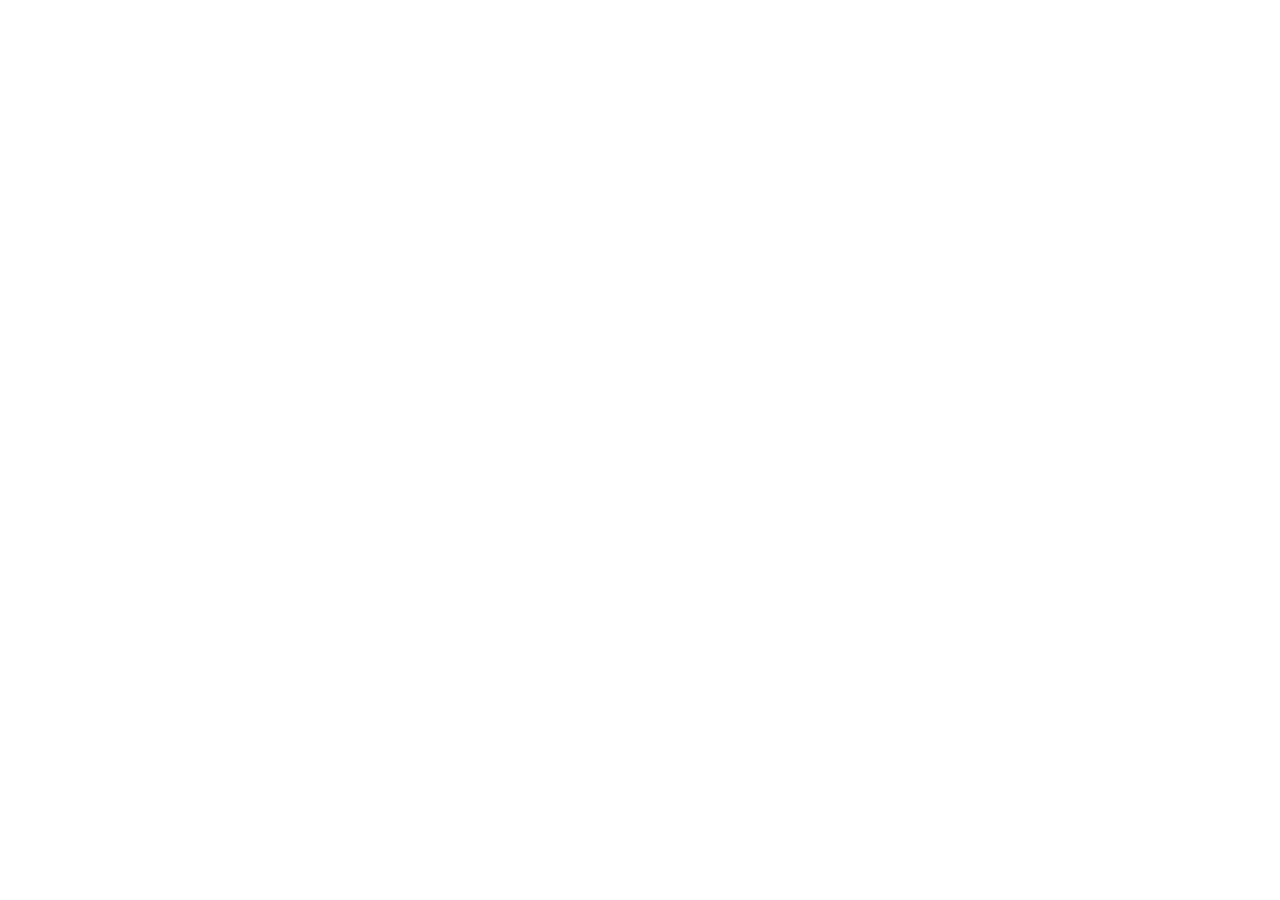
==== commit 7af658e4: "Redirect the old GitHub Pages address to the live site GitHub Pages serves the repo root, which no l" ====
--- a/index.html
+++ b/index.html
@@ -4,214 +4,12 @@
   <meta charset="UTF-8" />
   <meta name="viewport" content="width=device-width, initial-scale=1" />
   <title>Achuth Kamath M | Senior Software Engineer</title>
-  <meta name="description" content="Senior Software Engineer with 8 years building backend systems and distributed cloud architecture on AWS. Experience, projects and certifications." />
-  <meta name="theme-color" content="#f7f7fa" media="(prefers-color-scheme: light)" />
-  <meta name="theme-color" content="#0f1118" media="(prefers-color-scheme: dark)" />
-
-  <meta property="og:type" content="website" />
-  <meta property="og:title" content="Achuth Kamath M | Senior Software Engineer" />
-  <meta property="og:description" content="Senior Software Engineer with 8 years building backend systems and distributed cloud architecture on AWS." />
-  <meta name="twitter:card" content="summary" />
-
-  <link rel="icon" type="image/svg+xml" href="favicon.svg" />
-  <link rel="preconnect" href="https://fonts.googleapis.com" />
-  <link rel="preconnect" href="https://fonts.gstatic.com" crossorigin />
-  <link rel="stylesheet" href="https://fonts.googleapis.com/css2?family=Archivo:wght@400;500;600;700&family=IBM+Plex+Mono:wght@400;500&display=swap" />
-  <link rel="stylesheet" href="styles/site.css" />
-
-  <script type="application/ld+json">
-  {
-    "@context": "https://schema.org",
-    "@type": "Person",
-    "name": "Achuth Kamath M",
-    "jobTitle": "Senior Software Engineer",
-    "worksFor": { "@type": "Organization", "name": "EBSCO Information Services" },
-    "email": "mailto:achuth.138208@gmail.com",
-    "sameAs": [
-      "https://www.linkedin.com/in/akmmaktrix/",
-      "https://github.com/achuthkamath91"
-    ]
-  }
-  </script>
-
-  <!-- Google tag (gtag.js) -->
-  <script async src="https://www.googletagmanager.com/gtag/js?id=G-WZZRSC25TR"></script>
-  <script>
-    window.dataLayer = window.dataLayer || [];
-    function gtag() { dataLayer.push(arguments); }
-    gtag('js', new Date());
-    gtag('config', 'G-WZZRSC25TR');
-  </script>
+  <meta name="robots" content="noindex" />
+  <link rel="canonical" href="https://achuth.kamath-m.workers.dev/" />
+  <meta http-equiv="refresh" content="0; url=https://achuth.kamath-m.workers.dev/" />
+  <script>location.replace('https://achuth.kamath-m.workers.dev/' + location.hash);</script>
 </head>
-
 <body>
-  <a class="skip" href="#about">Skip to content</a>
-
-  <div class="page">
-    <aside class="rail">
-      <div>
-        <h1 class="name">Achuth Kamath M</h1>
-        <p class="role">Senior Software Engineer<br />Backend and cloud systems<br />Greater Boston, MA</p>
-      </div>
-      <ul class="links">
-        <li>
-          <a href="mailto:achuth.138208@gmail.com" data-track="email_rail">
-            <svg viewBox="0 0 24 24" aria-hidden="true"><rect x="3" y="5" width="18" height="14" rx="2"/><path d="m3 7 9 6 9-6"/></svg>
-            Email
-          </a>
-        </li>
-        <li>
-          <a href="https://www.linkedin.com/in/akmmaktrix/" target="_blank" rel="noopener" data-track="linkedin_rail">
-            <svg class="filled" viewBox="0 0 24 24" aria-hidden="true"><path d="M4.98 3.5a2.5 2.5 0 1 1 0 5 2.5 2.5 0 0 1 0-5ZM3 9.75h4V21H3V9.75Zm6.5 0h3.83v1.54h.05c.53-1 1.84-2.04 3.78-2.04 4.04 0 4.79 2.66 4.79 6.12V21h-4v-4.86c0-1.16-.02-2.65-1.61-2.65-1.62 0-1.87 1.26-1.87 2.57V21h-4V9.75Z"/></svg>
-            LinkedIn
-          </a>
-        </li>
-        <li>
-          <a href="https://github.com/achuthkamath91" target="_blank" rel="noopener" data-track="github_rail">
-            <svg class="filled" viewBox="0 0 24 24" aria-hidden="true"><path d="M12 2a10 10 0 0 0-3.16 19.49c.5.09.68-.22.68-.48v-1.7c-2.78.6-3.37-1.34-3.37-1.34-.45-1.16-1.11-1.47-1.11-1.47-.91-.62.07-.61.07-.61 1 .07 1.53 1.03 1.53 1.03.89 1.53 2.34 1.09 2.91.83.09-.65.35-1.09.64-1.34-2.22-.25-4.55-1.11-4.55-4.94 0-1.09.39-1.98 1.03-2.68-.1-.25-.45-1.27.1-2.65 0 0 .84-.27 2.75 1.02a9.5 9.5 0 0 1 5 0c1.91-1.29 2.75-1.02 2.75-1.02.55 1.38.2 2.4.1 2.65.64.7 1.03 1.59 1.03 2.68 0 3.84-2.34 4.69-4.57 4.93.36.31.68.92.68 1.85v2.74c0 .27.18.58.69.48A10 10 0 0 0 12 2Z"/></svg>
-            GitHub
-          </a>
-        </li>
-      </ul>
-
-      <nav class="toc" aria-label="Sections">
-        <a href="#about" class="active">About</a>
-        <a href="#work">Experience</a>
-        <a href="#skills">Skills</a>
-        <a href="#projects">Open source and projects</a>
-        <a href="#certifications">Certifications</a>
-        <a href="#education">Education</a>
-        <a href="#contact">Contact</a>
-      </nav>
-    </aside>
-
-    <main class="content">
-      <section id="about">
-        <h2>About</h2>
-        <p class="lead">I build and run backend systems on AWS, and I stay with a service from design through production.</p>
-        <p>I have eight years of experience building and running backend services on AWS in Java, TypeScript/React and C#. Recent work includes serverless migrations, Kubernetes (EKS) services, GitHub Actions CI/CD, and performance tuning for MongoDB, DynamoDB and SQL databases.</p>
-        <p>I take end-to-end responsibility for the services my team ships: design, deployment, maintenance and long-term stability. I also use Claude Code CLI and Codex in my IDE workflow to move faster without lowering the review bar.</p>
-        <div class="facts" role="list">
-          <div class="fact" role="listitem"><b>8 years</b><span>Backend and cloud engineering</span></div>
-          <div class="fact" role="listitem"><b>33%</b><span>Lower query latency on a 3TB MongoDB cluster, migrated with zero downtime</span></div>
-          <div class="fact" role="listitem"><b>90 to 45 min</b><span>Release cycle after moving pipelines to GitHub Actions</span></div>
-        </div>
-      </section>
-
-      <section id="work">
-        <h2>Experience</h2>
-        <article class="entry">
-          <span class="kicker">09/2024 to present</span>
-          <h3>Senior Software Engineer I</h3>
-          <p class="org">EBSCO Information Services, Boston</p>
-          <ul class="bullets">
-            <li>Led a zero-downtime blue-green migration of a 3TB production MongoDB cluster, cutting query latency by 33% and removing $30K a year in legacy version surcharges.</li>
-            <li>Decommissioned legacy on-premise workloads by designing 12 serverless microservices backed by 50+ AWS Lambdas, as part of a multi-phase cloud migration.</li>
-            <li>Scaled EKS API microservices serving 100K+ daily requests at under 300ms p95 latency, using Kubernetes HPA autoscaling policies.</li>
-            <li>Moved legacy deployment pipelines to GitHub Actions, reducing release cycles from 90 to 45 minutes.</li>
-            <li>Maintained a core on-premise Java application, one of EBSCO's critical business systems, and built customer-facing React features in TypeScript.</li>
-          </ul>
-        </article>
-        <article class="entry">
-          <span class="kicker">09/2021 to 09/2024</span>
-          <h3>Software Engineer II</h3>
-          <p class="org">EBSCO Information Services, Boston</p>
-          <ul class="bullets">
-            <li>Optimized the multi-database data access layer (SQL, DynamoDB, DocumentDB, ElastiCache) through index tuning, query rewrites and caching.</li>
-            <li>Built a shared React component library of 10+ UI controls, adopted by 4 engineering teams and aligned with EAA accessibility standards.</li>
-            <li>Kept core services reliable with CloudWatch and New Relic, diagnosing and resolving production incidents to hold SLA commitments.</li>
-            <li>Mentored 3 junior developers through pair programming and system design reviews, and set standards for unit, integration and performance testing.</li>
-          </ul>
-        </article>
-        <article class="entry">
-          <span class="kicker">03/2019 to 09/2021</span>
-          <h3>Software Engineer</h3>
-          <p class="org">EBSCO Information Services, Boston</p>
-          <ul class="bullets">
-            <li>Migrated legacy on-premise applications to AWS, building REST API services and Lambda workers that ingest data into MongoDB through SQS queues.</li>
-            <li>Designed and owned cloud-native microservices provisioned with CloudFormation, using DynamoDB Streams and EventBridge for asynchronous event routing.</li>
-          </ul>
-        </article>
-        <article class="entry">
-          <span class="kicker">09/2017 to 02/2019</span>
-          <h3>Software Development Engineer</h3>
-          <p class="org">Harvest Trading Group, Boston</p>
-          <ul class="bullets">
-            <li>Built and maintained PHP trading websites, covering backend logic, data processing and site reliability.</li>
-            <li>Built e-commerce backend services that connected 5 internal applications and supported over 10K daily transactional workflows.</li>
-            <li>Developed single-page applications (JavaScript, Java, Spring) for customer retargeting that raised click-through rate by 18%.</li>
-            <li>Modernized CI/CD build pipelines and test suites in GitHub, cutting build and deployment time by 30%.</li>
-          </ul>
-        </article>
-      </section>
-
-      <section id="skills">
-        <h2>Skills</h2>
-        <dl class="skills">
-          <dt>Languages and frameworks</dt><dd>Java, TypeScript, JavaScript, C#, PHP, React, Node.js, Spring, HTML5/CSS3</dd>
-          <dt>Cloud and DevOps</dt><dd>AWS (EKS, ECS, Lambda, CloudFormation, SQS, SNS, EventBridge), Docker, Kubernetes, GitHub Actions, CloudWatch, New Relic, Grafana</dd>
-          <dt>Databases and storage</dt><dd>MongoDB, DynamoDB, DocumentDB, Aurora, PostgreSQL, Redis / ElastiCache, OpenSearch</dd>
-          <dt>Architecture and practices</dt><dd>System design, microservices, event-driven architecture, serverless, REST APIs, distributed caching, infrastructure as code, observability, CI/CD, accessibility (EAA/WCAG)</dd>
-          <dt>AI-assisted engineering</dt><dd>Claude Code CLI, Codex</dd>
-        </dl>
-      </section>
-
-      <section id="projects">
-        <h2>Open source and projects</h2>
-        <article class="entry">
-          <span class="kicker">NPM package</span>
-          <h3>Typography Controller</h3>
-          <p>A lightweight, framework-agnostic Web Component that embeds an interactive typography tuning dashboard. Built with custom elements and shadow DOM for full encapsulation, with controls for font size, letter and word spacing, contrast, line height and font pairings.</p>
-          <ul class="tags"><li>JavaScript</li><li>Web Components</li><li>Vite</li><li>React wrapper</li></ul>
-          <img src="assets/projects/typography-controller.png" width="977" height="879" loading="lazy" alt="Typography Controller dashboard showing sliders for font size, spacing and contrast" />
-          <a class="more" href="https://github.com/achuthkamath91/Typography-Controller" target="_blank" rel="noopener" data-track="repo_typography">View repository</a>
-        </article>
-        <article class="entry">
-          <span class="kicker">Machine learning</span>
-          <h3>Google stock predictor</h3>
-          <p>A machine learning application that uses historical price data and technical indicators to forecast Google stock price movements. It covers feature engineering, model training and evaluation metrics.</p>
-          <ul class="tags"><li>Python</li><li>Pandas</li><li>Scikit-Learn</li></ul>
-          <img src="assets/projects/stock-predictor.png" width="1152" height="870" loading="lazy" alt="Stock Predictor output comparing predicted and actual Google stock prices" />
-          <a class="more" href="https://github.com/achuthkamath91/Stock-Predictor" target="_blank" rel="noopener" data-track="repo_stock">View repository</a>
-        </article>
-      </section>
-
-      <section id="certifications">
-        <h2>Certifications</h2>
-        <ul class="certs">
-          <li><div><span class="t">Claude Code 101</span><span class="m">Claude Academy · September 18, 2026</span></div><a href="https://academy.claude.com/verify/8477a55dee200e3054e618da8c429aae" target="_blank" rel="noopener" data-track="cert_claude_code_101">Verify</a></li>
-          <li><div><span class="t">Claude 101</span><span class="m">Claude Academy · September 18, 2026</span></div><a href="https://academy.claude.com/verify/9abe8d65ea32243f3fbd208ddb22b0a8" target="_blank" rel="noopener" data-track="cert_claude_101">Verify</a></li>
-          <li><div><span class="t">Claude Code in Action</span><span class="m">Claude Academy · September 19, 2026</span></div><a href="https://academy.claude.com/verify/6477c51edd46a5b9ce5c7ecd2df6a0aa" target="_blank" rel="noopener" data-track="cert_claude_code_action">Verify</a></li>
-          <li><div><span class="t">Introduction to Claude Cowork</span><span class="m">Claude Academy · September 19, 2026</span></div><a href="https://academy.claude.com/verify/4c623e5dadeb337dfa4395e290267c90" target="_blank" rel="noopener" data-track="cert_cowork">Verify</a></li>
-          <li><div><span class="t">Introduction to Model Context Protocol</span><span class="m">Claude Academy · September 19, 2026</span></div><a href="https://academy.claude.com/verify/927df36e5f9c033b8dc0149f73e4ab07" target="_blank" rel="noopener" data-track="cert_mcp">Verify</a></li>
-          <li><div><span class="t">Machine Learning Pipeline on AWS</span><span class="m">AWS Training · May 2023</span></div></li>
-          <li><div><span class="t">Developing Serverless Solutions on AWS</span><span class="m">AWS Training · February 2018</span></div></li>
-        </ul>
-      </section>
-
-      <section id="education">
-        <h2>Education</h2>
-        <ul class="edu">
-          <li><span>Master's in Computer Science, University of Massachusetts Boston</span><span class="m">2015 to 2017</span></li>
-          <li><span>Bachelor's in Computer Science, VTU, India</span><span class="m">2009 to 2013</span></li>
-        </ul>
-      </section>
-
-      <section id="contact">
-        <h2>Contact</h2>
-        <div class="contact">
-          <span class="big">achuth.138208@gmail.com</span>
-          <div class="actions">
-            <a class="btn" href="mailto:achuth.138208@gmail.com" data-track="email_contact">Send an email</a>
-            <button class="copy" id="copy-email" type="button" data-email="achuth.138208@gmail.com" data-track="email_copy">Copy address</button>
-          </div>
-          <p>Also on <a href="https://www.linkedin.com/in/akmmaktrix/" target="_blank" rel="noopener" data-track="linkedin_contact">LinkedIn</a> and <a href="https://github.com/achuthkamath91" target="_blank" rel="noopener" data-track="github_contact">GitHub</a>.</p>
-        </div>
-        <p class="foot">&copy; 2026 Achuth Kamath M</p>
-      </section>
-    </main>
-  </div>
-
-  <script src="scripts/site.js" defer></script>
+  <p>This site has moved to <a href="https://achuth.kamath-m.workers.dev/">achuth.kamath-m.workers.dev</a>.</p>
 </body>
 </html>
